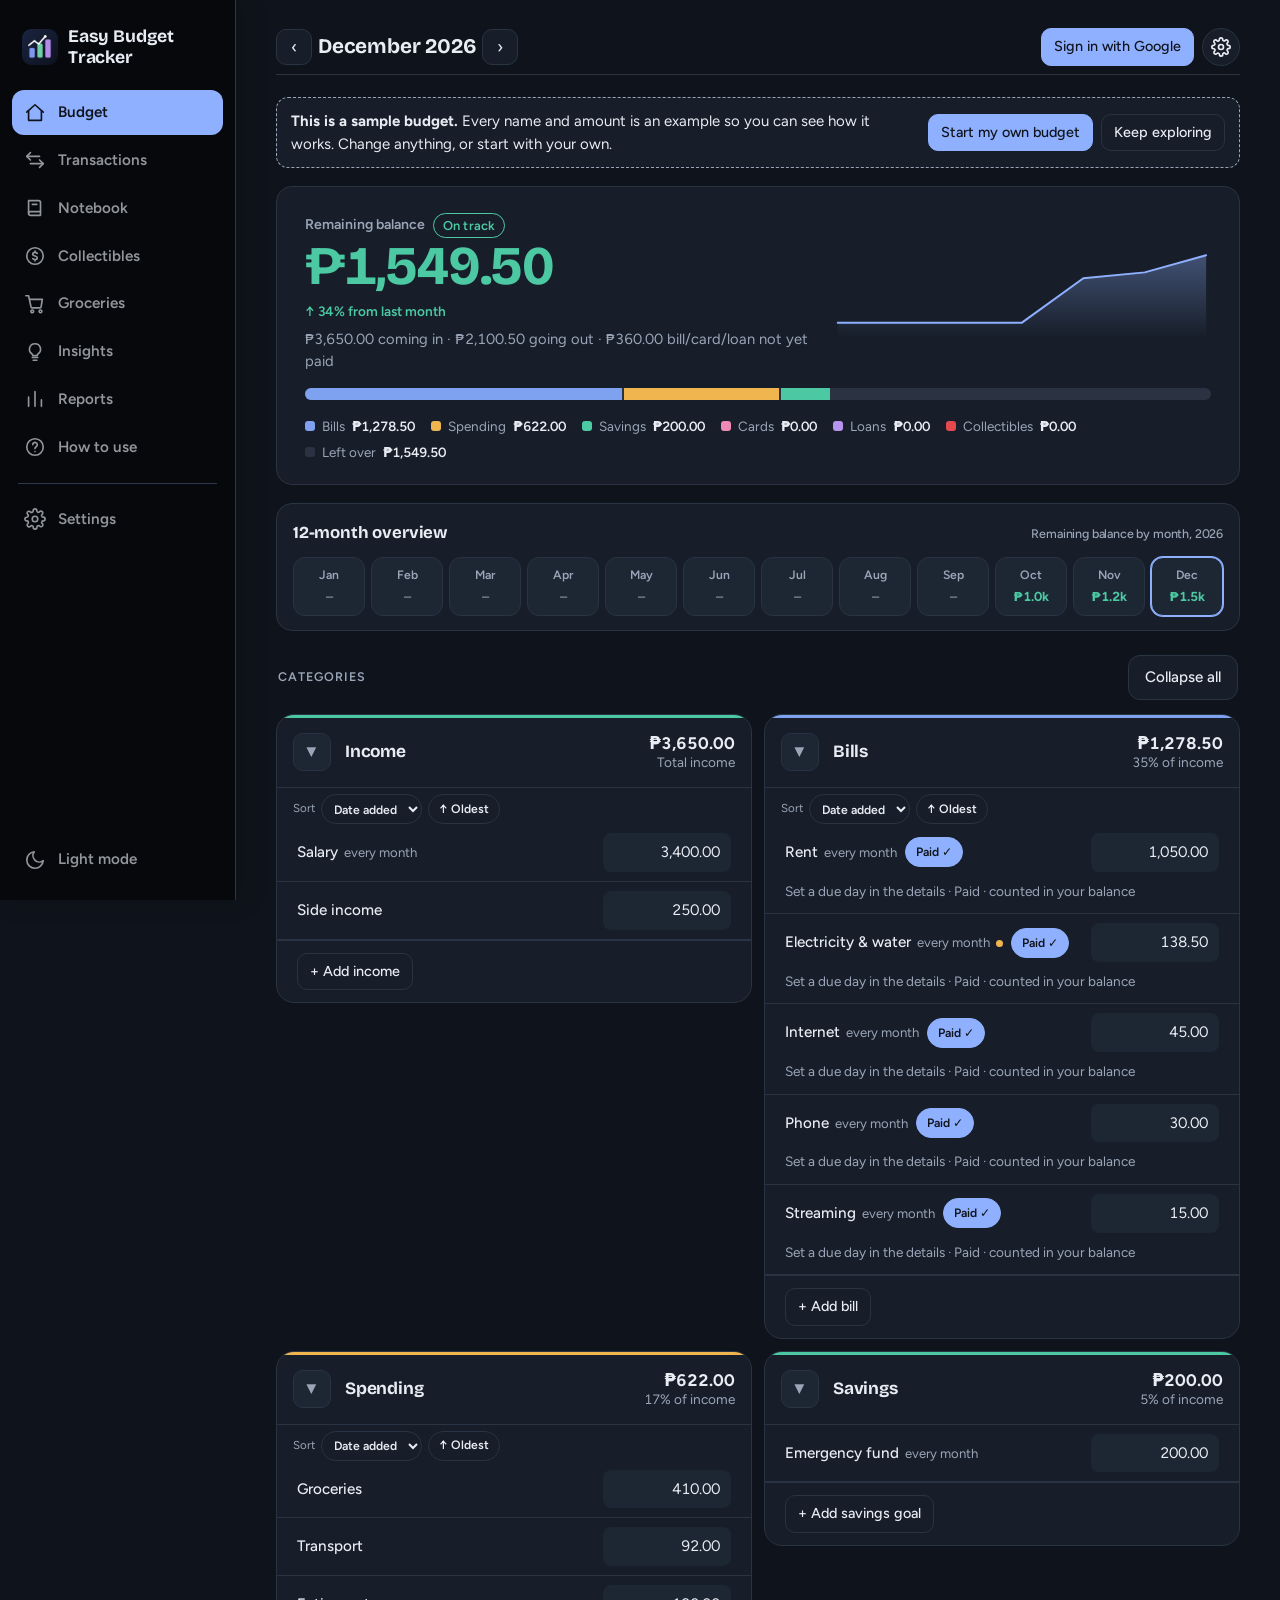
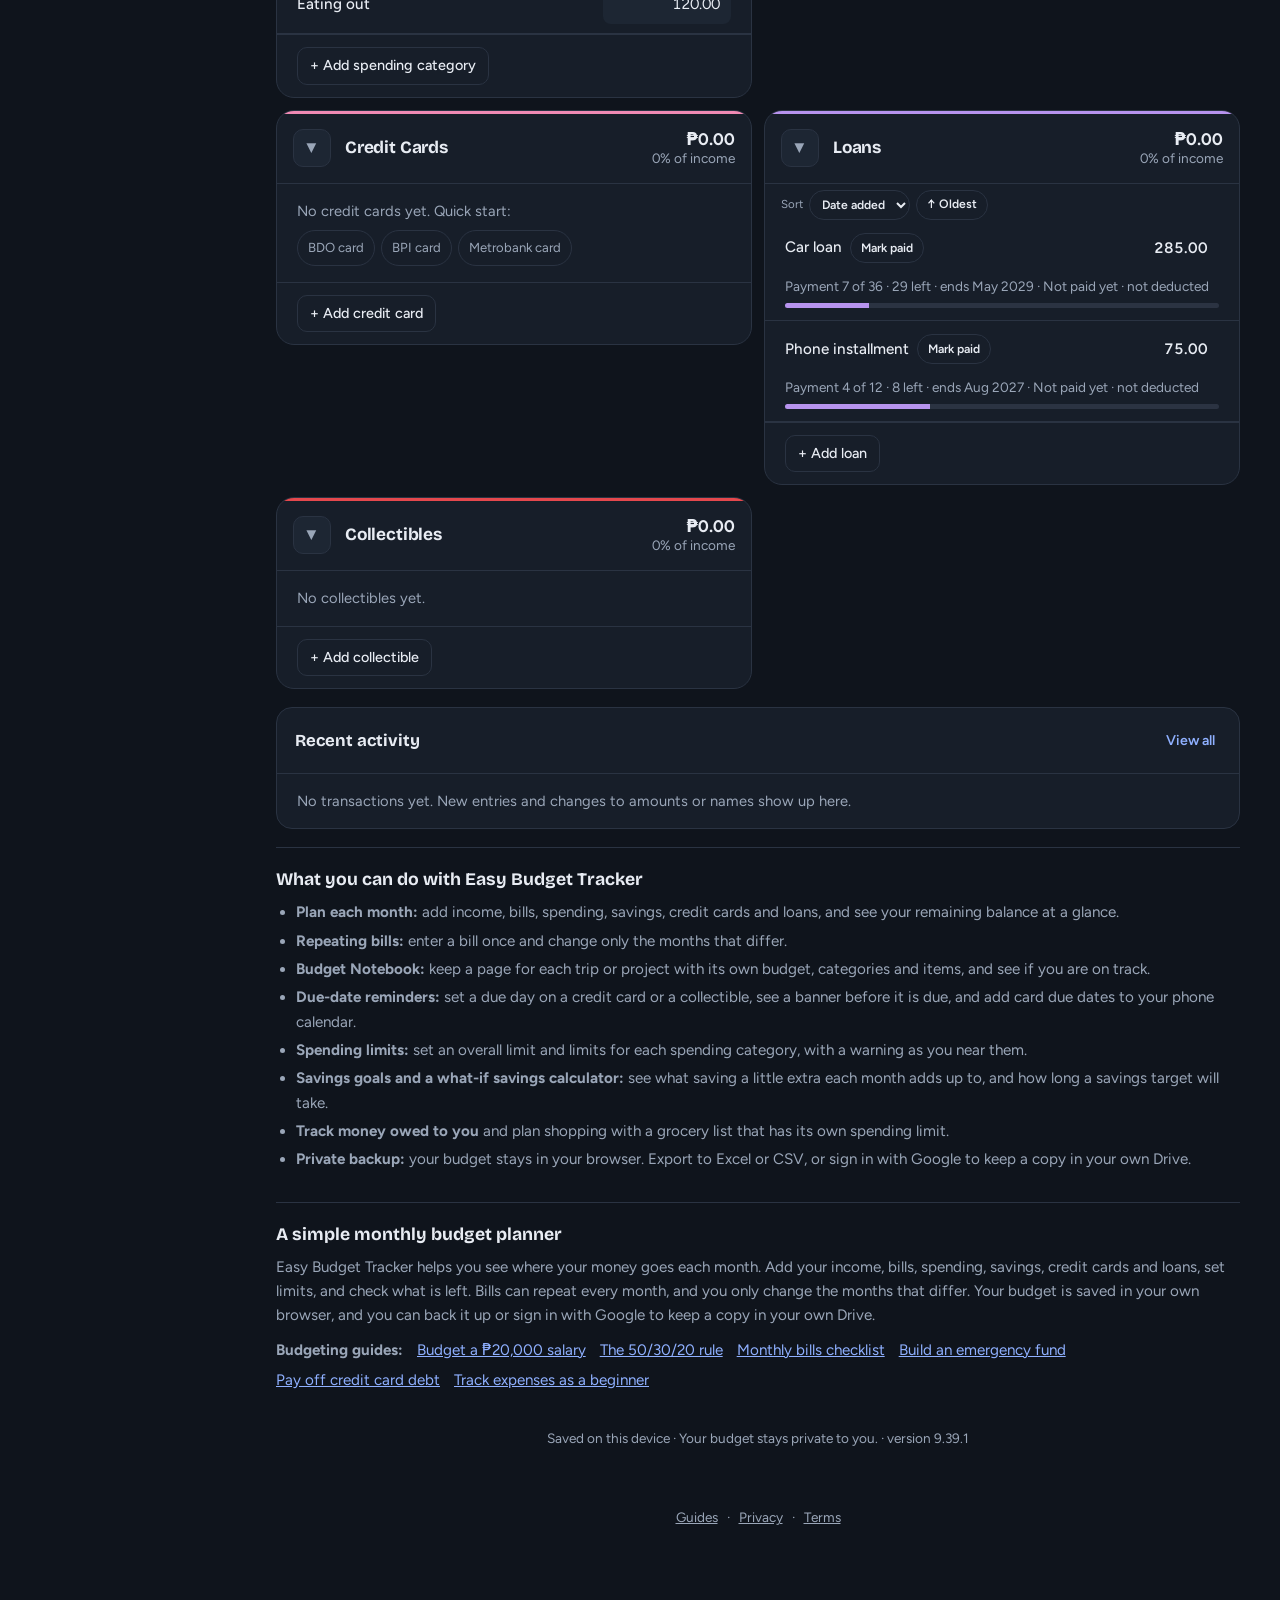
==== index.html @ 0aa82510 "Update to v9.39.1" ====
<!doctype html>
<html lang="en"><head><meta charset="utf-8"><meta name="viewport" content="width=device-width,initial-scale=1,viewport-fit=cover">
<link rel="stylesheet" href="styles.css?v=9.39.1">
<title>Easy Budget Tracker: Free Monthly Budget Planner and Expense Tracker</title>
<meta name="description" content="Plan your month in minutes. Free budget tracker with bill reminders, spending limits, savings goals and a what-if savings calculator. Private by design: your budget stays in your browser.">
<link rel="canonical" href="https://ezbudgettracker.app/">
<meta property="og:type" content="website">
<meta property="og:site_name" content="Easy Budget Tracker">
<meta property="og:title" content="Easy Budget Tracker: Free Monthly Budget Planner">
<meta property="og:description" content="Plan income, bills, spending, savings and loans month by month. Free and private.">
<meta property="og:url" content="https://ezbudgettracker.app/">
<meta property="og:image" content="https://ezbudgettracker.app/icons/icon-512.png">
<meta name="twitter:card" content="summary">
<script type="application/ld+json">{"@context":"https://schema.org","@type":"WebApplication","name":"Easy Budget Tracker","url":"https://ezbudgettracker.app/","applicationCategory":"FinanceApplication","operatingSystem":"Any","description":"A free monthly budget planner with bill reminders, spending limits and a savings calculator.","offers":{"@type":"Offer","price":"0","priceCurrency":"USD"}}</script>
<script>try{var __t=localStorage.getItem("ebt.theme");if(__t)document.documentElement.setAttribute("data-theme",__t)}catch(e){}</script>
<link rel="preconnect" href="https://fonts.googleapis.com">
<link rel="preconnect" href="https://fonts.gstatic.com" crossorigin>
<link rel="stylesheet" href="https://fonts.googleapis.com/css2?family=Bricolage+Grotesque:opsz,wght@12..96,500;12..96,700&family=Figtree:wght@400;500;600&display=swap">
<link rel="manifest" href="manifest.json">
<meta name="theme-color" content="#0f141c">
<meta name="apple-mobile-web-app-capable" content="yes">
<meta name="mobile-web-app-capable" content="yes">
<meta name="apple-mobile-web-app-title" content="Budget">
<meta name="apple-mobile-web-app-status-bar-style" content="black">
<link rel="icon" type="image/png" sizes="64x64" href="icons/favicon-64.png">
<link rel="apple-touch-icon" href="icons/apple-touch-icon.png">
</head><body>

<div class="shell">
<aside class="side" aria-label="Main menu"><div class="side-brand"><img src="icons/icon-192.png" alt="" width="36" height="36"><span>Easy Budget Tracker</span></div><nav class="side-nav" aria-label="Pages"><a href="#/" data-nav data-v="budget"><svg class="i" viewBox="0 0 24 24" aria-hidden="true"><path d="M3 11l9-8 9 8"/><path d="M5 10v10h14V10"/></svg><span>Budget</span></a><a href="#/transactions" data-nav data-v="tx"><svg class="i" viewBox="0 0 24 24" aria-hidden="true"><path d="M7 4L3 8l4 4"/><path d="M3 8h14"/><path d="M17 12l4 4-4 4"/><path d="M21 16H7"/></svg><span>Transactions</span></a><a href="#/notebook" data-nav data-v="notebook"><svg class="i" viewBox="0 0 24 24" aria-hidden="true"><path d="M5 4h11a2 2 0 012 2v14H7a2 2 0 01-2-2z"/><path d="M5 18a2 2 0 012-2h11M9 8h5"/></svg><span>Notebook</span></a><a href="#/collectibles" data-nav data-v="collect"><svg class="i" viewBox="0 0 24 24" aria-hidden="true"><circle cx="12" cy="12" r="9"/><path d="M14.5 9.2c-.6-.8-1.5-1.2-2.5-1.2-1.4 0-2.5.8-2.5 2s1 1.7 2.5 2 2.5.8 2.5 2-1.1 2-2.5 2c-1 0-1.9-.4-2.5-1.2M12 6.5V8m0 8v1.5"/></svg><span>Collectibles</span></a><a href="#/groceries" data-nav data-v="grocery"><svg class="i" viewBox="0 0 24 24" aria-hidden="true"><circle cx="9" cy="20" r="1.5"/><circle cx="18" cy="20" r="1.5"/><path d="M2 3h3l2.7 12.4a1 1 0 001 .8h8.9a1 1 0 001-.8L20 7H6"/></svg><span>Groceries</span></a><a href="#/insights" data-nav data-v="insights"><svg class="i" viewBox="0 0 24 24" aria-hidden="true"><path d="M9 18h6M10 21h4"/><path d="M12 3a6 6 0 00-3.5 10.9c.6.5 1 1.2 1 2.1h5c0-.9.4-1.6 1-2.1A6 6 0 0012 3z"/></svg><span>Insights</span></a><a href="#/reports" data-nav data-v="reports"><svg class="i" viewBox="0 0 24 24" aria-hidden="true"><path d="M5 20V10M12 20V4M19 20v-7"/></svg><span>Reports</span></a><a href="#/help" data-nav data-v="help"><svg class="i" viewBox="0 0 24 24" aria-hidden="true"><circle cx="12" cy="12" r="9"/><path d="M9.5 9.5a2.5 2.5 0 114 2c-.9.6-1.5 1.1-1.5 2.2M12 17h.01"/></svg><span>How to use</span></a><div class="side-sep"></div><button type="button" data-act="settings" data-scroll><svg class="i" viewBox="0 0 24 24" aria-hidden="true"><circle cx="12" cy="12" r="3"/><path d="M19.4 15a1.7 1.7 0 00.3 1.8l.1.1a2 2 0 11-2.8 2.8l-.1-.1a1.7 1.7 0 00-1.8-.3 1.7 1.7 0 00-1 1.5V21a2 2 0 11-4 0v-.1a1.7 1.7 0 00-1.1-1.5 1.7 1.7 0 00-1.8.3l-.1.1a2 2 0 11-2.8-2.8l.1-.1a1.7 1.7 0 00.3-1.8 1.7 1.7 0 00-1.5-1H3a2 2 0 110-4h.1a1.7 1.7 0 001.5-1.1 1.7 1.7 0 00-.3-1.8l-.1-.1a2 2 0 112.8-2.8l.1.1a1.7 1.7 0 001.8.3H9a1.7 1.7 0 001-1.5V3a2 2 0 114 0v.1a1.7 1.7 0 001 1.5 1.7 1.7 0 001.8-.3l.1-.1a2 2 0 112.8 2.8l-.1.1a1.7 1.7 0 00-.3 1.8V9a1.7 1.7 0 001.5 1H21a2 2 0 110 4h-.1a1.7 1.7 0 00-1.5 1z"/></svg><span>Settings</span></button></nav><div class="side-foot"><button type="button" class="darkbtn" data-dark><svg class="i" viewBox="0 0 24 24" aria-hidden="true"><path d="M21 12.8A9 9 0 1111.2 3a7 7 0 009.8 9.8z"/></svg><span>Dark mode</span></button></div></aside>
<div class="wrap" id="app">
  <header class="top">
    <h1 class="brand"><img class="logo" src="icons/icon-192.png" alt="" width="30" height="30">Easy Budget Tracker</h1>
    <div class="nav" role="group" aria-label="Choose month">
      <button class="ibtn" data-act="prev" aria-label="Previous month">‹</button>
      <div class="month" id="monthLabel" aria-live="polite"></div>
      <button class="ibtn" data-act="next" aria-label="Next month">›</button>
    </div>
    <div class="tools">
      <button class="tbtn" data-act="today" id="todayBtn" hidden>This month</button>
      <button class="tbtn" data-act="gbtn" id="gBtn" hidden>Sign in with Google</button>
      <button class="tbtn" data-act="gsync" id="gSyncBtn" hidden aria-label="Sync with Google Drive">&#8635; Sync</button>
      <button class="tbtn avatar" data-act="settings" id="setBtn" aria-expanded="false" aria-controls="settings" aria-label="Settings"><svg class="i" viewBox="0 0 24 24" aria-hidden="true"><circle cx="12" cy="12" r="3"/><path d="M19.4 15a1.7 1.7 0 00.3 1.8l.1.1a2 2 0 11-2.8 2.8l-.1-.1a1.7 1.7 0 00-1.8-.3 1.7 1.7 0 00-1 1.5V21a2 2 0 11-4 0v-.1a1.7 1.7 0 00-1.1-1.5 1.7 1.7 0 00-1.8.3l-.1.1a2 2 0 11-2.8-2.8l.1-.1a1.7 1.7 0 00.3-1.8 1.7 1.7 0 00-1.5-1H3a2 2 0 110-4h.1a1.7 1.7 0 001.5-1.1 1.7 1.7 0 00-.3-1.8l-.1-.1a2 2 0 112.8-2.8l.1.1a1.7 1.7 0 001.8.3H9a1.7 1.7 0 001-1.5V3a2 2 0 114 0v.1a1.7 1.7 0 001 1.5 1.7 1.7 0 001.8-.3l.1-.1a2 2 0 112.8 2.8l-.1.1a1.7 1.7 0 00-.3 1.8V9a1.7 1.7 0 001.5 1H21a2 2 0 110 4h-.1a1.7 1.7 0 00-1.5 1z"/></svg></button>
    </div>
  </header>

  <section id="settings" class="settings" hidden></section>
  <section id="nbModal" class="settings" hidden></section>
  <div id="dash">
  <div id="dueBanner"></div>
  <div id="notice"></div>
  <section class="hero" id="hero" aria-label="Remaining balance"></section>
  <section class="stripcard" aria-label="Year at a glance"><p class="striplbl" id="stripLbl"></p><div class="strip" id="strip"></div></section>
  <div class="foldbar" id="foldbar"></div>
  <section class="grid" id="sections"></section>
  <section class="recent" id="recent" aria-label="Recent transactions"></section>
  <section class="about" aria-labelledby="can-h">
    <h2 id="can-h">What you can do with Easy Budget Tracker</h2>
    <ul>
      <li><b>Plan each month:</b> add income, bills, spending, savings, credit cards and loans, and see your remaining balance at a glance.</li>
      <li><b>Repeating bills:</b> enter a bill once and change only the months that differ.</li>
      <li><b>Budget Notebook:</b> keep a page for each trip or project with its own budget, categories and items, and see if you are on track.</li>
      <li><b>Due-date reminders:</b> set a due day on a credit card or a collectible, see a banner before it is due, and add card due dates to your phone calendar.</li>
      <li><b>Spending limits:</b> set an overall limit and limits for each spending category, with a warning as you near them.</li>
      <li><b>Savings goals and a what-if savings calculator:</b> see what saving a little extra each month adds up to, and how long a savings target will take.</li>
      <li><b>Track money owed to you</b> and plan shopping with a grocery list that has its own spending limit.</li>
      <li><b>Private backup:</b> your budget stays in your browser. Export to Excel or CSV, or sign in with Google to keep a copy in your own Drive.</li>
    </ul>
  </section>
  <section class="about" aria-labelledby="about-h">
    <h2 id="about-h">A simple monthly budget planner</h2>
    <p>Easy Budget Tracker helps you see where your money goes each month. Add your income, bills, spending, savings, credit cards and loans, set limits, and check what is left. Bills can repeat every month, and you only change the months that differ. Your budget is saved in your own browser, and you can back it up or sign in with Google to keep a copy in your own Drive.</p>
    <nav aria-label="Budgeting guides"><b>Budgeting guides:</b>
      <a href="guides/budget-20000-salary-philippines.html">Budget a ₱20,000 salary</a>
      <a href="guides/50-30-20-rule.html">The 50/30/20 rule</a>
      <a href="guides/monthly-bills-checklist.html">Monthly bills checklist</a>
      <a href="guides/emergency-fund.html">Build an emergency fund</a>
      <a href="guides/pay-off-credit-card-debt.html">Pay off credit card debt</a>
      <a href="guides/track-expenses-beginners.html">Track expenses as a beginner</a>
    </nav>
  </section>
  </div>
  <div id="pgTx" class="pg wide" hidden></div>
  <div id="pgReports" class="pg wide" hidden></div>
  <div id="pgNotebook" class="pg" hidden></div>
  <div id="pgCollect" class="pg" hidden></div>
  <div id="pgGrocery" class="pg" hidden></div>
  <div id="pgInsights" class="pg" hidden><header class="pg-head"><div class="pg-eye">Your numbers</div><h2>Insights</h2></header><section class="insights" id="insights" aria-label="Suggestions, budget limits and savings planner"></section></div>
  <div id="pgHelp" class="pg" hidden></div>
  <p class="foot" id="foot"></p>
  <div id="toast" class="toast" role="status" aria-live="polite" hidden></div>
  <p class="foot"><a href="guides/">Guides</a> · <a href="privacy.html">Privacy</a> · <a href="terms.html">Terms</a></p>
</div>
</div>
<nav class="tabbar" aria-label="Bottom tabs"><a href="#/" data-nav data-v="budget"><svg class="i" viewBox="0 0 24 24" aria-hidden="true"><path d="M3 11l9-8 9 8"/><path d="M5 10v10h14V10"/></svg><span>Budget</span></a><a href="#/transactions" data-nav data-v="tx"><svg class="i" viewBox="0 0 24 24" aria-hidden="true"><path d="M7 4L3 8l4 4"/><path d="M3 8h14"/><path d="M17 12l4 4-4 4"/><path d="M21 16H7"/></svg><span>Transactions</span></a><a href="#/notebook" data-nav data-v="notebook"><svg class="i" viewBox="0 0 24 24" aria-hidden="true"><path d="M5 4h11a2 2 0 012 2v14H7a2 2 0 01-2-2z"/><path d="M5 18a2 2 0 012-2h11M9 8h5"/></svg><span>Notebook</span></a><a href="#/collectibles" data-nav data-v="collect"><svg class="i" viewBox="0 0 24 24" aria-hidden="true"><circle cx="12" cy="12" r="9"/><path d="M14.5 9.2c-.6-.8-1.5-1.2-2.5-1.2-1.4 0-2.5.8-2.5 2s1 1.7 2.5 2 2.5.8 2.5 2-1.1 2-2.5 2c-1 0-1.9-.4-2.5-1.2M12 6.5V8m0 8v1.5"/></svg><span>Collectibles</span></a><button type="button" data-more aria-haspopup="true" aria-label="More pages"><svg class="i" viewBox="0 0 24 24" aria-hidden="true"><circle cx="5" cy="12" r="1.6"/><circle cx="12" cy="12" r="1.6"/><circle cx="19" cy="12" r="1.6"/></svg><span>More</span></button></nav>
<div class="sheet" id="moreSheet" hidden><div class="sheet-in" role="menu"><div class="grab"></div><a href="#/groceries" data-nav data-v="grocery"><svg class="i" viewBox="0 0 24 24" aria-hidden="true"><circle cx="9" cy="20" r="1.5"/><circle cx="18" cy="20" r="1.5"/><path d="M2 3h3l2.7 12.4a1 1 0 001 .8h8.9a1 1 0 001-.8L20 7H6"/></svg><span>Groceries</span></a><a href="#/insights" data-nav data-v="insights"><svg class="i" viewBox="0 0 24 24" aria-hidden="true"><path d="M9 18h6M10 21h4"/><path d="M12 3a6 6 0 00-3.5 10.9c.6.5 1 1.2 1 2.1h5c0-.9.4-1.6 1-2.1A6 6 0 0012 3z"/></svg><span>Insights</span></a><a href="#/reports" data-nav data-v="reports"><svg class="i" viewBox="0 0 24 24" aria-hidden="true"><path d="M5 20V10M12 20V4M19 20v-7"/></svg><span>Reports</span></a><a href="#/help" data-nav data-v="help"><svg class="i" viewBox="0 0 24 24" aria-hidden="true"><circle cx="12" cy="12" r="9"/><path d="M9.5 9.5a2.5 2.5 0 114 2c-.9.6-1.5 1.1-1.5 2.2M12 17h.01"/></svg><span>How to use</span></a><button type="button" data-act="settings" data-scroll><svg class="i" viewBox="0 0 24 24" aria-hidden="true"><circle cx="12" cy="12" r="3"/><path d="M19.4 15a1.7 1.7 0 00.3 1.8l.1.1a2 2 0 11-2.8 2.8l-.1-.1a1.7 1.7 0 00-1.8-.3 1.7 1.7 0 00-1 1.5V21a2 2 0 11-4 0v-.1a1.7 1.7 0 00-1.1-1.5 1.7 1.7 0 00-1.8.3l-.1.1a2 2 0 11-2.8-2.8l.1-.1a1.7 1.7 0 00.3-1.8 1.7 1.7 0 00-1.5-1H3a2 2 0 110-4h.1a1.7 1.7 0 001.5-1.1 1.7 1.7 0 00-.3-1.8l-.1-.1a2 2 0 112.8-2.8l.1.1a1.7 1.7 0 001.8.3H9a1.7 1.7 0 001-1.5V3a2 2 0 114 0v.1a1.7 1.7 0 001 1.5 1.7 1.7 0 001.8-.3l.1-.1a2 2 0 112.8 2.8l-.1.1a1.7 1.7 0 00-.3 1.8V9a1.7 1.7 0 001.5 1H21a2 2 0 110 4h-.1a1.7 1.7 0 00-1.5 1z"/></svg><span>Settings</span></button><button type="button" data-dark><svg class="i" viewBox="0 0 24 24" aria-hidden="true"><path d="M21 12.8A9 9 0 1111.2 3a7 7 0 009.8 9.8z"/></svg><span>Dark mode</span></button></div></div>
<dialog id="impDlg" class="impdlg" aria-label="Import from Excel or CSV"></dialog>
<datalist id="s-income"><option value="Salary"><option value="Side income"><option value="Allowance"><option value="Business income"><option value="Pension"></datalist>
<datalist id="s-bill"><option value="Rent / mortgage"><option value="Electricity"><option value="Water"><option value="Internet"><option value="Phone"><option value="Insurance"><option value="Streaming"><option value="Tuition"></datalist>
<datalist id="s-spend"><option value="Groceries"><option value="Transport"><option value="Eating out"><option value="Health"><option value="Shopping"><option value="Fun"><option value="Gifts"></datalist>
<datalist id="s-saving"><option value="Emergency fund"><option value="Retirement"><option value="Travel fund"><option value="Investments"></datalist>
<datalist id="s-card"><option value="BDO card"><option value="BPI card"><option value="Metrobank card"><option value="Security Bank card"><option value="UnionBank card"></datalist>

<script defer src="js/storage.js?v=9.39.1"></script>
<script defer src="js/calc.js?v=9.39.1"></script>
<script defer src="js/budget.js?v=9.39.1"></script>
<script defer src="js/google-sync.js?v=9.39.1"></script>
<script defer src="js/import-export.js?v=9.39.1"></script>
<script defer src="js/routing.js?v=9.39.1"></script>
<script defer src="js/transactions.js?v=9.39.1"></script>
<script defer src="js/reports.js?v=9.39.1"></script>
<script defer src="js/navigation.js?v=9.39.1"></script>
<script defer src="js/collectibles.js?v=9.39.1"></script>
<script defer src="js/help.js?v=9.39.1"></script>
<script defer src="js/groceries.js?v=9.39.1"></script>
<script defer src="js/notebook.js?v=9.39.1"></script>
<script defer src="js/boot.js?v=9.39.1"></script>

<script>
if('serviceWorker' in navigator){window.addEventListener('load',function(){navigator.serviceWorker.register('sw.js').catch(function(){})})}
</script>
</body></html>
---- styles.css ----
/* Easy Budget Tracker styles. Rule order matters (later rules override earlier ones), so do not reorder. */
[hidden]{display:none!important}body{margin:0}:root{--c-collect:#e5484d;--c-back:#ffffff}
:root[data-theme$="-light"],:root[data-theme="white"]{--c-collect:#d93a40;--c-back:#1b1f27}
.khint{font-size:.72rem;font-weight:500;color:var(--muted);margin-left:4px}
.pg-hint{font-size:.9rem;font-weight:500;color:var(--muted)}
.help-body{padding:2px 14px 14px;font-size:.93rem;line-height:1.55}
.help-body ul,.help-body ol{padding-left:20px;margin:6px 0}.help-body li{margin:5px 0}.help-body p{margin:6px 0}
.pg-meta .prog{margin-top:6px}
.prog.cl i{background:var(--c-collect)}
html{scroll-padding-top:calc(var(--topH,0px) + 8px)}
.top{position:sticky;top:0;z-index:25;background:var(--bg);box-shadow:0 0 0 100vmax var(--bg);clip-path:inset(0 -100vmax);border-bottom:1px solid var(--line);padding-block:8px;margin-block:-8px 0}
.pg-limit{top:calc(var(--topH,0px) + 6px)!important}
.panel .ph{flex-wrap:wrap}.panel .ph h2{min-width:0;flex:1 1 auto}.panel .ph .tot{flex:0 1 auto;min-width:0;margin-left:auto;text-align:right;max-width:100%;overflow-wrap:anywhere}
.chip{padding:8px 12px;min-height:36px}.foot a{display:inline-block;padding:10px 6px}.rec-h a{display:inline-block;padding:8px 6px}input.bad{border-color:#ef6a6a!important;box-shadow:0 0 0 1px #ef6a6a}input.bad::placeholder{color:#ef6a6a;opacity:1}.amt.bad{border-color:#ef6a6a!important;box-shadow:0 0 0 1px #ef6a6a}.amt.bad::placeholder{color:#ef6a6a;opacity:1}
.insights,.insights *{min-width:0;overflow-wrap:anywhere}
input[type=month],input[type=date]{-webkit-appearance:none;appearance:none;min-width:0;max-width:100%;box-sizing:border-box}
/* Layout: one summary card (the remaining balance) over a 12-month strip, then one panel per money group.
   Palette: cool paper grey, ink navy, one blue for actions; four group hues double as the stacked-bar legend. */
/* Themes: blue (dark) is the default; data-theme on <html> switches the others. */
:root{
  --font-display:'Bricolage Grotesque','Segoe UI',system-ui,sans-serif;
  --font-body:'Figtree','Segoe UI',system-ui,sans-serif;
  --bg:#0f141c;
  --surface:#171e29;
  --ink:#e8ecf3;
  --muted:#9aa6b8;
  --line:#2a3342;
  --field:#1d2633;
  --accent:#8fb0ff;
  --accent-ink:#0f141c;
  --pos:#4cc9a3;
  --neg:#ff8a78;
  --c-income:#e8ecf3;
  --c-bills:#7ea2f0;
  --c-spend:#f0b54e;
  --c-save:#4cc9a3;
  --c-loan:#b793ee;
  --c-card:#f08ab4;
  --c-left:#2b3342;
  color-scheme:dark}
:root[data-theme="blue-dark"]{
  --bg:#0f141c;
  --surface:#171e29;
  --ink:#e8ecf3;
  --muted:#9aa6b8;
  --line:#2a3342;
  --field:#1d2633;
  --accent:#8fb0ff;
  --accent-ink:#0f141c;
  --pos:#4cc9a3;
  --neg:#ff8a78;
  --c-income:#e8ecf3;
  --c-bills:#7ea2f0;
  --c-spend:#f0b54e;
  --c-save:#4cc9a3;
  --c-loan:#b793ee;
  --c-card:#f08ab4;
  --c-left:#2b3342;
  color-scheme:dark}
:root[data-theme="blue-light"]{
  --bg:#f2f4f7;
  --surface:#ffffff;
  --ink:#172033;
  --muted:#5c6779;
  --line:#dde2ea;
  --field:#f6f8fa;
  --accent:#2447a8;
  --accent-ink:#ffffff;
  --pos:#12805f;
  --neg:#c23b2a;
  --c-income:#172033;
  --c-bills:#3a66c9;
  --c-spend:#d98e1f;
  --c-save:#1f9b7a;
  --c-loan:#8a5bc2;
  --c-card:#c2478a;
  --c-left:#d9dee6;
  color-scheme:light}
:root[data-theme="black"]{
  --bg:#000000;
  --surface:#0c0c0c;
  --ink:#f2f2f2;
  --muted:#9b9b9b;
  --line:#262626;
  --field:#161616;
  --accent:#ffffff;
  --accent-ink:#000000;
  --pos:#4cc9a3;
  --neg:#ff8a78;
  --c-income:#f2f2f2;
  --c-bills:#7ea2f0;
  --c-spend:#f0b54e;
  --c-save:#4cc9a3;
  --c-loan:#b793ee;
  --c-card:#f08ab4;
  --c-left:#2a2a2a;
  color-scheme:dark}
:root[data-theme="white"]{
  --bg:#ffffff;
  --surface:#f6f7f9;
  --ink:#111318;
  --muted:#5d6470;
  --line:#dfe2e7;
  --field:#ffffff;
  --accent:#111318;
  --accent-ink:#ffffff;
  --pos:#12805f;
  --neg:#c23b2a;
  --c-income:#111318;
  --c-bills:#3a66c9;
  --c-spend:#d98e1f;
  --c-save:#1f9b7a;
  --c-loan:#8a5bc2;
  --c-card:#c2478a;
  --c-left:#e1e4ea;
  color-scheme:light}
:root[data-theme="pink-light"]{
  --bg:#fdf1f6;
  --surface:#ffffff;
  --ink:#3a1b2a;
  --muted:#82566d;
  --line:#f1d2e0;
  --field:#fff6f9;
  --accent:#c2306f;
  --accent-ink:#ffffff;
  --pos:#12805f;
  --neg:#c23b2a;
  --c-income:#3a1b2a;
  --c-bills:#4a6fd1;
  --c-spend:#d98e1f;
  --c-save:#1f9b7a;
  --c-loan:#8a5bc2;
  --c-card:#e0408a;
  --c-left:#f1dbe5;
  color-scheme:light}
:root[data-theme="pink-dark"]{
  --bg:#1a0f16;
  --surface:#251722;
  --ink:#f7e8ef;
  --muted:#c49bb0;
  --line:#3b2434;
  --field:#2d1b28;
  --accent:#ff8fbf;
  --accent-ink:#1a0f16;
  --pos:#4cc9a3;
  --neg:#ff8a78;
  --c-income:#f7e8ef;
  --c-bills:#8fb0ff;
  --c-spend:#f0b54e;
  --c-save:#4cc9a3;
  --c-loan:#c4a0f0;
  --c-card:#ff8fbf;
  --c-left:#3b2434;
  color-scheme:dark}
:root[data-theme="green-dark"]{
  --bg:#0e1813;
  --surface:#16241d;
  --ink:#e9f2ed;
  --muted:#a8bdb2;
  --line:#2b4035;
  --field:#1d2f26;
  --accent:#7bf4b4;
  --accent-ink:#0e1813;
  --pos:#4cc9a3;
  --neg:#ff8a78;
  --c-income:#e9f2ed;
  --c-bills:#7ea2f0;
  --c-spend:#f0b54e;
  --c-save:#4cc9a3;
  --c-loan:#b793ee;
  --c-card:#f08ab4;
  --c-left:#293d32;
  color-scheme:dark}
:root[data-theme="green-light"]{
  --bg:#eef7f2;
  --surface:#ffffff;
  --ink:#142e20;
  --muted:#4b6c5b;
  --line:#d1e6db;
  --field:#f4faf7;
  --accent:#157542;
  --accent-ink:#ffffff;
  --pos:#12805f;
  --neg:#c23b2a;
  --c-income:#142e20;
  --c-bills:#3a66c9;
  --c-spend:#d98e1f;
  --c-save:#1f9b7a;
  --c-loan:#8a5bc2;
  --c-card:#c2478a;
  --c-left:#d2e4db;
  color-scheme:light}
:root[data-theme="teal-dark"]{
  --bg:#0e1818;
  --surface:#162424;
  --ink:#e9f1f2;
  --muted:#a8bcbd;
  --line:#2b4040;
  --field:#1d2f2f;
  --accent:#7bf0f4;
  --accent-ink:#0e1818;
  --pos:#4cc9a3;
  --neg:#ff8a78;
  --c-income:#e9f1f2;
  --c-bills:#7ea2f0;
  --c-spend:#f0b54e;
  --c-save:#4cc9a3;
  --c-loan:#b793ee;
  --c-card:#f08ab4;
  --c-left:#293d3d;
  color-scheme:dark}
:root[data-theme="teal-light"]{
  --bg:#eef6f7;
  --surface:#ffffff;
  --ink:#142e2e;
  --muted:#4b6b6c;
  --line:#d1e5e6;
  --field:#f4fafa;
  --accent:#157275;
  --accent-ink:#ffffff;
  --pos:#12805f;
  --neg:#c23b2a;
  --c-income:#142e2e;
  --c-bills:#3a66c9;
  --c-spend:#d98e1f;
  --c-save:#1f9b7a;
  --c-loan:#8a5bc2;
  --c-card:#c2478a;
  --c-left:#d2e4e4;
  color-scheme:light}
:root[data-theme="purple-dark"]{
  --bg:#130e18;
  --surface:#1d1624;
  --ink:#ede9f2;
  --muted:#b2a8bd;
  --line:#352b40;
  --field:#261d2f;
  --accent:#b47bf4;
  --accent-ink:#130e18;
  --pos:#4cc9a3;
  --neg:#ff8a78;
  --c-income:#ede9f2;
  --c-bills:#7ea2f0;
  --c-spend:#f0b54e;
  --c-save:#4cc9a3;
  --c-loan:#b793ee;
  --c-card:#f08ab4;
  --c-left:#32293d;
  color-scheme:dark}
:root[data-theme="purple-light"]{
  --bg:#f2eef7;
  --surface:#ffffff;
  --ink:#20142e;
  --muted:#5b4b6c;
  --line:#dbd1e6;
  --field:#f7f4fa;
  --accent:#531a93;
  --accent-ink:#ffffff;
  --pos:#12805f;
  --neg:#c23b2a;
  --c-income:#20142e;
  --c-bills:#3a66c9;
  --c-spend:#d98e1f;
  --c-save:#1f9b7a;
  --c-loan:#8a5bc2;
  --c-card:#c2478a;
  --c-left:#dbd2e4;
  color-scheme:light}
:root[data-theme="red-dark"]{
  --bg:#180e0e;
  --surface:#241617;
  --ink:#f2e9e9;
  --muted:#bda8a9;
  --line:#402b2c;
  --field:#2f1d1e;
  --accent:#f47b83;
  --accent-ink:#180e0e;
  --pos:#4cc9a3;
  --neg:#ff8a78;
  --c-income:#f2e9e9;
  --c-bills:#7ea2f0;
  --c-spend:#f0b54e;
  --c-save:#4cc9a3;
  --c-loan:#b793ee;
  --c-card:#f08ab4;
  --c-left:#3d292a;
  color-scheme:dark}
:root[data-theme="red-light"]{
  --bg:#f7eeee;
  --surface:#ffffff;
  --ink:#2e1416;
  --muted:#6c4b4d;
  --line:#e6d1d2;
  --field:#faf4f5;
  --accent:#931a22;
  --accent-ink:#ffffff;
  --pos:#12805f;
  --neg:#c23b2a;
  --c-income:#2e1416;
  --c-bills:#3a66c9;
  --c-spend:#d98e1f;
  --c-save:#1f9b7a;
  --c-loan:#8a5bc2;
  --c-card:#c2478a;
  --c-left:#e4d2d4;
  color-scheme:light}
:root[data-theme="orange-dark"]{
  --bg:#18120e;
  --surface:#241c16;
  --ink:#f2ede9;
  --muted:#bdb1a8;
  --line:#40342b;
  --field:#2f251d;
  --accent:#f4b07b;
  --accent-ink:#18120e;
  --pos:#4cc9a3;
  --neg:#ff8a78;
  --c-income:#f2ede9;
  --c-bills:#7ea2f0;
  --c-spend:#f0b54e;
  --c-save:#4cc9a3;
  --c-loan:#b793ee;
  --c-card:#f08ab4;
  --c-left:#3d3229;
  color-scheme:dark}
:root[data-theme="orange-light"]{
  --bg:#f7f2ee;
  --surface:#ffffff;
  --ink:#2e1f14;
  --muted:#6c5a4b;
  --line:#e6dad1;
  --field:#faf7f4;
  --accent:#824517;
  --accent-ink:#ffffff;
  --pos:#12805f;
  --neg:#c23b2a;
  --c-income:#2e1f14;
  --c-bills:#3a66c9;
  --c-spend:#d98e1f;
  --c-save:#1f9b7a;
  --c-loan:#8a5bc2;
  --c-card:#c2478a;
  --c-left:#e4dad2;
  color-scheme:light}
:root[data-theme="yellow-dark"]{
  --bg:#18160e;
  --surface:#242116;
  --ink:#f2f0e9;
  --muted:#bdb8a8;
  --line:#403b2b;
  --field:#2f2b1d;
  --accent:#f4d87b;
  --accent-ink:#18160e;
  --pos:#4cc9a3;
  --neg:#ff8a78;
  --c-income:#f2f0e9;
  --c-bills:#7ea2f0;
  --c-spend:#f0b54e;
  --c-save:#4cc9a3;
  --c-loan:#b793ee;
  --c-card:#f08ab4;
  --c-left:#3d3829;
  color-scheme:dark}
:root[data-theme="yellow-light"]{
  --bg:#f7f5ee;
  --surface:#ffffff;
  --ink:#2e2814;
  --muted:#6c654b;
  --line:#e6e1d1;
  --field:#faf9f4;
  --accent:#826917;
  --accent-ink:#ffffff;
  --pos:#12805f;
  --neg:#c23b2a;
  --c-income:#2e2814;
  --c-bills:#3a66c9;
  --c-spend:#d98e1f;
  --c-save:#1f9b7a;
  --c-loan:#8a5bc2;
  --c-card:#c2478a;
  --c-left:#e4e0d2;
  color-scheme:light}
*{box-sizing:border-box}
body{background:var(--bg);color:var(--ink);font-family:var(--font-body);font-size:15px;line-height:1.45;
  padding-inline:max(16px,env(safe-area-inset-left,0px)) max(16px,env(safe-area-inset-right,0px));padding-block:calc(20px + env(safe-area-inset-top,0px)) calc(48px + env(safe-area-inset-bottom,0px))}
.wrap{max-width:1040px;margin:0 auto;display:flex;flex-direction:column;gap:18px}
button,input,select{font:inherit;color:inherit}
button{cursor:pointer}
:focus-visible{outline:2px solid var(--accent);outline-offset:2px;border-radius:6px}
.num{font-variant-numeric:tabular-nums}

/* header */
.top{display:flex;align-items:center;justify-content:space-between;gap:12px;flex-wrap:wrap}
.brand{font-family:var(--font-display);font-weight:700;font-size:1.05rem;letter-spacing:-.01em;margin:0}
.nav{display:flex;align-items:center;gap:6px}
.nav .month{font-family:var(--font-display);font-weight:700;font-size:1.35rem;min-width:9.5ch;text-align:center;letter-spacing:-.01em}
.ibtn{border:1px solid var(--line);background:var(--surface);border-radius:10px;width:36px;height:36px;display:grid;place-items:center;font-size:1.1rem;line-height:1}
.ibtn:hover{border-color:var(--accent)}
.tbtn{border:1px solid var(--line);background:var(--surface);border-radius:10px;padding:7px 12px;font-weight:500;font-size:.9rem}
.tbtn:hover{border-color:var(--accent)}
.tbtn.primary{background:var(--accent);color:var(--accent-ink);border-color:var(--accent)}
.tools{display:flex;gap:8px;align-items:center}

/* collapsible categories */
.ph{position:relative}
.foldbtn{background:none;border:0;padding:0;font:inherit;color:inherit;letter-spacing:inherit;text-align:left;display:inline-flex;align-items:center;gap:8px;cursor:pointer}
.foldbtn::after{content:'';position:absolute;inset:0;border-radius:14px}
.foldbtn:focus-visible{outline:none}
.foldbtn:focus-visible::after{outline:2px solid var(--accent);outline-offset:-2px}
.chev{display:inline-block;color:var(--muted);font-size:.85em;transition:transform .15s}
.panel.folded .chev{transform:rotate(-90deg)}
.panel.folded .ph{border-bottom:0}
.foldbar{display:flex;justify-content:flex-end;margin:-8px 0 -8px}

/* theme picker */
.themes{display:flex;flex-wrap:wrap;gap:8px}
.th{display:inline-flex;align-items:center;gap:8px}
.th.on{border-color:var(--accent);box-shadow:0 0 0 1px var(--accent)}
.th .dot{width:16px;height:16px;border-radius:50%;border:1px solid var(--line);flex:none}

/* card due banner */
#dueBanner:empty{display:none}
.due{display:grid;grid-template-columns:minmax(0,1fr);gap:8px;background:var(--surface);border:1px solid var(--c-card);border-radius:12px;padding:10px 14px}
.dueRow{display:flex;gap:10px;align-items:center;justify-content:space-between;flex-wrap:wrap}
.dueRow span{min-width:0;overflow-wrap:anywhere;flex:1 1 150px}
.dueRow+.dueRow{border-top:1px solid var(--line);padding-top:8px}
.dueRow .tbtn{flex:none}
.dueRow.late span{color:var(--neg)}
.dueMore{justify-self:start;padding:2px 0;font-size:.88rem}

/* notice */
.notice{display:flex;gap:12px;align-items:center;justify-content:space-between;flex-wrap:wrap;background:var(--surface);border:1px dashed var(--muted);border-radius:12px;padding:12px 14px}
.notice p{margin:0;min-width:0;flex:1 1 260px}
.notice .acts{display:flex;gap:8px;flex-wrap:wrap}

/* hero */
.hero{background:var(--surface);border:1px solid var(--line);border-radius:16px;padding:22px 22px 20px;display:grid;gap:16px}
.hero .lbl{font-size:.78rem;letter-spacing:.08em;text-transform:uppercase;color:var(--muted);font-weight:600}
.hero .big{font-family:var(--font-display);font-weight:700;font-size:clamp(2.3rem,8vw,3.6rem);letter-spacing:-.03em;line-height:1.05;overflow-wrap:anywhere}
.hero .big.pos{color:var(--pos)} .hero .big.neg{color:var(--neg)}
.hero .sub{color:var(--muted);margin-top:4px}
.pill{display:inline-block;font-size:.78rem;font-weight:600;padding:2px 9px;border-radius:99px;border:1px solid currentColor;vertical-align:middle;margin-left:8px;letter-spacing:.01em}
.pill.pos{color:var(--pos)} .pill.neg{color:var(--neg)}
.bar{display:flex;height:14px;border-radius:7px;overflow:hidden;background:var(--c-left);gap:2px}
.bar i{display:block;height:100%;min-width:0}
.legend{display:flex;flex-wrap:wrap;gap:6px 18px;font-size:.88rem;color:var(--muted)}
.legend span{display:inline-flex;align-items:center;gap:7px}
.legend b{color:var(--ink);font-weight:600}
.sw{width:10px;height:10px;border-radius:3px;display:inline-block;flex:none}

/* year strip */
.strip{display:grid;grid-template-columns:repeat(12,minmax(0,1fr));gap:6px}
.tile{border:1px solid var(--line);background:var(--surface);border-radius:10px;padding:8px 6px;text-align:center;min-width:0}
.tile:hover{border-color:var(--accent)}
.tile .m{font-size:.74rem;color:var(--muted);font-weight:600;letter-spacing:.04em;text-transform:uppercase}
.tile .v{font-size:.82rem;font-weight:600;margin-top:2px;overflow:hidden;text-overflow:ellipsis;white-space:nowrap}
.tile.sel{border-color:var(--accent);box-shadow:0 0 0 1px var(--accent)}
.tile .v.pos{color:var(--pos)} .tile .v.neg{color:var(--neg)} .tile .v.none{color:var(--muted);font-weight:400}
.striplbl{font-size:.78rem;letter-spacing:.08em;text-transform:uppercase;color:var(--muted);font-weight:600;margin:0 0 8px}

/* panels */
.grid{display:grid;grid-template-columns:repeat(auto-fit,minmax(min(100%,430px),1fr));gap:14px;align-items:start}
.panel{background:var(--surface);border:1px solid var(--line);border-radius:14px;min-width:0;overflow:hidden}
.ph{display:flex;align-items:center;gap:10px;padding:14px 16px;border-bottom:1px solid var(--line)}
.ph h2{margin:0;font-family:var(--font-display);font-size:1.05rem;font-weight:700;flex:1;letter-spacing:-.01em}
.ph .tot{font-weight:600}
.row{border-bottom:1px solid var(--line)}
.row:last-of-type{border-bottom:0}
.line{display:grid;grid-template-columns:minmax(0,1fr) 8rem;gap:10px;align-items:center;padding:8px 16px}
.nm{background:none;border:0;text-align:left;padding:6px 0;min-width:0;overflow:hidden;text-overflow:ellipsis;white-space:nowrap;font-weight:500}
.nm:hover{color:var(--accent)}
.nmw{display:flex;align-items:center;gap:8px;min-width:0}
.nmw .nm{flex:0 1 auto}
.paybtn{flex:none;border:1px solid var(--line);background:var(--surface);color:var(--ink);border-radius:99px;padding:4px 10px;font-size:.76rem;font-weight:600;min-height:30px;white-space:nowrap}
.paybtn:hover{border-color:var(--accent);color:var(--accent)}
.paybtn.on{background:var(--accent);border-color:var(--accent);color:var(--accent-ink,#fff)}
@media (max-width:420px){.nmw{gap:6px}}
.nm small{color:var(--muted);font-weight:400;margin-left:6px}
.nm .dt{color:var(--muted);font-weight:400;font-size:.8rem;margin-left:8px;white-space:nowrap}
.amt{width:100%;text-align:right;border:1px solid transparent;background:var(--field);border-radius:8px;padding:7px 10px}
.amt:hover{border-color:var(--line)}
.amt:focus{border-color:var(--accent);outline:none}
/* while editing, the amount box grows to the left so the full digits are readable */
.line .amt:not([readonly]):focus{position:relative;z-index:3;width:calc(100% + 5.5rem);margin-left:-5.5rem;box-shadow:0 0 0 3px var(--accent-soft,rgba(120,150,255,.25))}
.amt[readonly]{background:none;font-weight:600}
.edited{display:inline-block;width:7px;height:7px;border-radius:50%;background:var(--c-spend);margin-left:6px;vertical-align:middle}
.sub2{padding:0 16px 10px;font-size:.82rem;color:var(--muted)}
.prog{height:5px;border-radius:3px;background:var(--c-left);margin:6px 0 0;overflow:hidden}
.prog i{display:block;height:100%;background:var(--c-loan)}
.edit{padding:4px 16px 14px;display:grid;grid-template-columns:repeat(auto-fit,minmax(130px,1fr));gap:10px;background:var(--field);border-top:1px solid var(--line)}
.edit label{display:grid;gap:4px;font-size:.78rem;color:var(--muted);font-weight:600;letter-spacing:.02em;min-width:0}
.edit input,.edit select{background:var(--surface);border:1px solid var(--line);border-radius:8px;padding:7px 9px;min-width:0;width:100%;font-weight:400;color:var(--ink)}
.edit .chk{display:flex;align-items:center;gap:8px;font-size:.88rem;color:var(--ink);font-weight:500;letter-spacing:0;align-self:end;padding-bottom:7px}
.edit .chk input{width:auto}
.edit .acts{grid-column:1/-1;display:flex;gap:8px;justify-content:space-between;flex-wrap:wrap;padding-top:4px}
.linkbtn{background:none;border:0;color:var(--accent);padding:6px 2px;font-weight:600;font-size:.9rem}
.linkbtn.danger{color:var(--neg)}
.add{padding:10px 16px;border-top:1px solid var(--line);display:flex;gap:8px;flex-wrap:wrap;align-items:center}
.empty{padding:14px 16px;color:var(--muted);font-size:.9rem}
.chips{display:flex;gap:6px;flex-wrap:wrap;margin-top:8px}
.chip{border:1px solid var(--line);background:var(--surface);border-radius:99px;padding:3px 10px;font-size:.82rem}
.chip:hover{border-color:var(--accent);color:var(--accent)}

/* settings */
/* v9.19: settings is a pop-up. A bottom sheet on phones, a centred card on tablet and desktop. */
.settings[hidden]{display:none}
.settings{position:fixed;inset:0;z-index:60;display:flex;align-items:flex-end;justify-content:center;background:rgba(8,10,16,.5);-webkit-backdrop-filter:blur(8px);backdrop-filter:blur(8px)}
.set-card{width:calc(100% - 20px);max-width:660px;max-height:calc(100vh - 56px);max-height:calc(100dvh - 56px);margin:0 auto calc(10px + env(safe-area-inset-bottom,0px));display:flex;flex-direction:column;background:var(--surface);color:var(--ink);border:1px solid var(--line);border-radius:28px;box-shadow:0 24px 70px rgba(0,0,0,.4);overflow:hidden}
.set-head{display:flex;align-items:center;justify-content:space-between;gap:12px;padding:18px 20px 10px}
.set-head h2{margin:0;font-family:var(--font-display);font-size:1.2rem;letter-spacing:-.01em}
.set-x{width:38px;height:38px;border-radius:50%;background:var(--field);border:1px solid var(--line);color:var(--ink);display:grid;place-items:center;padding:0;flex:none;cursor:pointer}
.set-x:hover{border-color:var(--accent)}
.set-x svg{width:18px;height:18px}
.set-body{flex:1 1 auto;min-height:0;overflow-y:auto;overscroll-behavior:contain;-webkit-overflow-scrolling:touch;padding:6px 20px 16px;display:grid;gap:20px;align-content:start}
.set-sec{display:grid;gap:10px;min-width:0}
.set-h{margin:0;font-family:var(--font-display);font-weight:700;font-size:.98rem;color:var(--ink)}
.set-foot{padding:12px 20px calc(16px);border-top:1px solid var(--line)}
.set-foot .tbtn{width:100%;padding:13px;border-radius:14px;font-size:1rem;font-weight:600}
.set-card .tbtn.on,.set-card .th.on{background:var(--accent);color:var(--accent-ink);border-color:var(--accent);box-shadow:none}
.set-card .tbtn{border-radius:99px}
.set-card .tbtn.primary{background:var(--accent);color:var(--accent-ink)}
.set-card .set-foot .tbtn{border-radius:14px}
html.modal-open,html.modal-open body{overflow:hidden}
/* v9.21: Budget Notebook (pages for trips and projects) */
.nb-list{list-style:none;margin:0;padding:0;display:grid;gap:10px}
.nb-row{width:100%;display:grid;grid-template-columns:minmax(0,1fr) auto;gap:10px;align-items:center;text-align:left;background:var(--surface);border:1px solid var(--line);border-radius:16px;padding:14px 16px;color:var(--ink);cursor:pointer}
.nb-row:hover{border-color:var(--accent)}
.nb-main{display:grid;gap:6px;min-width:0}
.nb-t{font-family:var(--font-display);font-weight:700;font-size:1.02rem;overflow:hidden;text-overflow:ellipsis;white-space:nowrap}
.nb-meta{display:flex;flex-wrap:wrap;align-items:center;gap:4px 10px;color:var(--muted);font-size:.84rem}
.nb-badge{font-size:.72rem;font-weight:700;padding:2px 9px;border-radius:99px;border:1px solid var(--pos);color:var(--pos);white-space:nowrap}
.nb-badge.warn{border-color:#d99a32;color:#d99a32}
.nb-badge.over{border-color:var(--neg);color:var(--neg)}
.nb-badge.none{border-color:var(--line);color:var(--muted)}
.nb-chev{color:var(--muted);font-size:1.5rem;line-height:1}
.nb-empty p{margin:0;color:var(--muted);font-size:.92rem;line-height:1.45}
.nb-title{flex:1 1 auto;min-width:0;min-height:0;width:100%;resize:none;overflow:hidden;font:700 1.15rem/1.25 var(--font-display);letter-spacing:-.01em;color:var(--ink);background:transparent;border:1px solid transparent;border-radius:10px;padding:6px 8px;margin-left:-8px;box-sizing:border-box}
.nb-title:hover,.nb-title:focus{background:var(--field);border-color:var(--line)}
.nb-sum{display:grid;gap:12px;background:var(--field);border:1px solid var(--line);border-radius:18px;padding:14px}
.nb-bud{display:grid;gap:4px;font-size:.78rem;color:var(--muted);font-weight:600}
.nb-bud input{font:700 1.3rem/1.2 var(--font-display);color:var(--ink);background:var(--surface);border:1px solid var(--line);border-radius:12px;padding:10px 12px;min-width:0;width:100%;box-sizing:border-box}
.nb-stats{display:grid;grid-template-columns:repeat(2,minmax(0,1fr));gap:10px}
.nb-stat small{display:block;color:var(--muted);font-size:.74rem;font-weight:600}
.nb-stat b{display:block;font-family:var(--font-display);font-size:1.25rem;font-variant-numeric:tabular-nums;overflow-wrap:anywhere}
.nb-stat.over b{color:var(--neg)}
.nb-msg{display:flex;flex-wrap:wrap;align-items:center;gap:6px 10px;font-size:.88rem;color:var(--muted)}
.nb-bar{display:flex;gap:8px;flex-wrap:wrap;align-items:center;justify-content:space-between}
.nb-cats{display:grid;gap:12px}
.nb-cat{border:1px solid var(--line);border-radius:16px;background:var(--surface);overflow:hidden;container-type:inline-size}
@container (max-width:280px){.nb-cat-h{grid-template-columns:auto minmax(0,1fr)}.nb-cat-tot{grid-column:1/-1;justify-items:start;text-align:left;padding-left:44px}}
.nb-cat-h{display:grid;grid-template-columns:auto minmax(0,1fr) auto;gap:8px;align-items:center;padding:10px 12px}
.nb-fold{width:36px;height:36px;border-radius:50%;background:var(--field);border:1px solid var(--line);color:var(--ink);display:grid;place-items:center;padding:0;flex:none;cursor:pointer}
.nb-fold:hover{border-color:var(--accent)}
.nb-fold svg{width:16px;height:16px;transition:transform .15s}
.nb-fold[aria-expanded="true"] svg{transform:rotate(90deg)}
.nb-cat-name{min-width:0;font:700 1rem/1.25 var(--font-body);color:var(--ink);background:transparent;border:1px solid transparent;border-radius:10px;padding:6px 8px}
.nb-cat-names{display:flex;flex-wrap:wrap;gap:4px;min-width:0}
.nb-cat-names .nb-cat-name{flex:1 1 4rem;width:0;min-width:4rem}
.nb-cat-names .lbl{flex:1.5 1 4.5rem;font-weight:500;color:var(--muted)}
.nb-grp{display:flex;justify-content:space-between;align-items:baseline;gap:8px;padding:8px 2px 0;font-size:.74rem;font-weight:700;letter-spacing:.05em;text-transform:uppercase;color:var(--muted)}
.nb-grp b{font-weight:600;letter-spacing:0;text-transform:none;font-variant-numeric:tabular-nums}
.nb-item .nb-type{grid-column:1/-1;justify-self:start;margin:-4px 0 0 0;min-height:28px;font-size:.82rem}
.nb-cat-name:hover,.nb-cat-name:focus{background:var(--field);border-color:var(--line)}
.nb-cat-tot{display:grid;justify-items:end;text-align:right;min-width:0}
.nb-cat-tot b{font-variant-numeric:tabular-nums;overflow-wrap:anywhere}
.nb-cat-tot small{color:var(--muted);font-size:.74rem;white-space:nowrap}
.nb-items{display:grid;gap:8px;padding:0 12px 6px}
.nb-item{display:grid;grid-template-columns:minmax(0,1fr) minmax(5.6rem,7rem) auto;gap:8px;align-items:center}
.nb-item .pg-in{width:100%;box-sizing:border-box}
.nb-item .nb-iamt{text-align:right;background:var(--field);border:1px solid transparent;border-radius:8px;padding:7px 10px;font:inherit;font-size:16px}
.nb-item .nb-iamt:hover{border-color:var(--line)}
.nb-item .nb-iamt:focus{border-color:var(--accent);outline:none}
.nb-bad{border-color:var(--neg)!important;box-shadow:0 0 0 2px color-mix(in srgb,var(--neg) 30%,transparent)}

.nb-x{min-width:34px;height:34px;border-radius:99px;background:none;border:1px solid var(--line);color:var(--muted);padding:0 8px;cursor:pointer;font-size:.9rem}
.nb-x:hover{border-color:var(--neg);color:var(--neg)}
.nb-x.sure{border-color:var(--neg);color:var(--neg);font-weight:600;font-size:.8rem}
.nb-cat-acts{display:flex;gap:8px;flex-wrap:wrap;justify-content:space-between;align-items:center;padding:8px 12px 12px}
.nb-main .budget-meter i:not(.warn):not(.over),.nb-sum .budget-meter i:not(.warn):not(.over){background:var(--pos)}
.nb-none{padding:2px 12px 10px;color:var(--muted);font-size:.88rem}

@media (max-width:380px){.nb-item{grid-template-columns:minmax(0,1fr) 6rem 30px;gap:6px}.nb-item .nb-x{min-width:30px;height:30px;padding:0}.nb-item .nb-iamt{padding-inline:6px}}
@media (min-width:768px){.settings{align-items:center}.set-card{margin:0 auto;max-height:min(88vh,880px);max-height:min(88dvh,880px)}}
@media (prefers-reduced-motion:no-preference){
  .settings.anim{animation:setFade .18s ease-out}
  .settings.anim .set-card{animation:setUp .26s cubic-bezier(.2,.8,.2,1)}
  @keyframes setFade{from{opacity:0}to{opacity:1}}
  @keyframes setUp{from{transform:translateY(28px);opacity:.4}to{transform:none;opacity:1}}
}
.sgrid{display:grid;grid-template-columns:repeat(auto-fit,minmax(200px,1fr));gap:12px}
.sgrid label{display:grid;gap:4px;font-size:.78rem;color:var(--muted);font-weight:600}
.sgrid input,.sgrid select{background:var(--field);border:1px solid var(--line);border-radius:8px;padding:8px 10px;min-width:0;width:100%;font-weight:400}
.sgrid .chk{display:flex;gap:8px;align-items:center;color:var(--ink);font-size:.92rem;font-weight:500}
.sgrid .chk input{width:auto}
.srow{display:flex;gap:8px;flex-wrap:wrap;align-items:center}
.status{color:var(--muted);font-size:.85rem}
textarea{width:100%;min-height:90px;background:var(--field);border:1px solid var(--line);border-radius:8px;padding:8px;font-family:ui-monospace,Menlo,monospace;font-size:.8rem;color:var(--ink)}
.insights{display:grid;grid-template-columns:repeat(auto-fit,minmax(min(100%,320px),1fr));gap:12px;margin:14px 0}
.insight-card{min-width:0;background:var(--surface);border:1px solid var(--line);border-radius:14px;padding:16px;display:grid;gap:12px}
.insight-card h2{font-family:var(--font-display);font-size:1.05rem;margin:0}
.insight-card p{margin:0;color:var(--muted);font-size:.9rem;line-height:1.45}
.budget-row{display:grid;grid-template-columns:minmax(0,1fr) minmax(90px,125px);gap:10px;align-items:center}
.budget-row label{min-width:0;font-size:.9rem}
.budget-row input,.whatif input{background:var(--field);border:1px solid var(--line);border-radius:8px;padding:8px 9px;color:var(--ink);width:100%;min-width:0;box-sizing:border-box}
.budget-meter{height:7px;background:var(--field);border-radius:9px;overflow:hidden;margin-top:5px}
.budget-meter i{display:block;height:100%;background:var(--c-income)}
.budget-meter i.warn{background:#d99a32}.budget-meter i.over{background:var(--neg)}
.insight-note{padding:10px 12px;border-radius:9px;background:var(--field);font-size:.9rem;line-height:1.45}
.whatif{display:grid;grid-template-columns:minmax(0,1fr) minmax(90px,130px);gap:8px;align-items:center}
.whatif-result{font-size:1.35rem;font-weight:700;font-variant-numeric:tabular-nums}
.insight-small{font-size:.78rem!important}
.foot{color:var(--muted);font-size:.82rem;text-align:center}
.foot a{color:var(--muted)}
.about{border-top:1px solid var(--line);padding-top:18px;color:var(--muted);font-size:.9rem;line-height:1.55}
.about h2{font-family:var(--font-display);font-size:1rem;color:var(--ink);margin:0 0 6px}
.about p{margin:0 0 10px}
.about ul{margin:0 0 12px;padding-left:20px}.about li{margin:4px 0}
.about nav{display:flex;flex-wrap:wrap;gap:6px 14px;align-items:center}
.about a{color:var(--accent)}
.th-row{margin-bottom:8px}
#dash{display:flex;flex-direction:column;gap:18px}
.pagetabs{display:flex;gap:6px;overflow-x:auto;padding-bottom:2px}
.pagetabs a{flex:none;border:1px solid var(--line);background:var(--surface);color:var(--ink);text-decoration:none;border-radius:999px;padding:7px 14px;font-weight:600;font-size:.9rem}
.pagetabs a.on{background:var(--accent);color:var(--accent-ink);border-color:var(--accent)}
body:not([data-view="budget"]):not([data-view="collect"]):not([data-view="insights"]):not([data-view="reports"]) .top .nav,body:not([data-view="budget"]):not([data-view="collect"]):not([data-view="insights"]):not([data-view="reports"]) #todayBtn{display:none}
.pg{display:flex;flex-direction:column;gap:16px;max-width:620px;width:100%;margin:0 auto}
.pg-head h2{font-family:var(--font-display);font-size:1.6rem;margin:2px 0 4px;line-height:1.15}
.pg-head p{margin:0;color:var(--muted);font-size:.92rem}
.pg-eye{font-size:.72rem;letter-spacing:.12em;text-transform:uppercase;color:var(--muted);font-weight:600}
.pg-card{background:var(--surface);border:1px solid var(--line);border-radius:14px;padding:16px;display:grid;gap:12px}
.pg-lbl{font-size:.82rem;color:var(--muted)}
.pg-big{font-size:clamp(1.45rem,7vw,2.3rem);font-weight:600;line-height:1.1;overflow-wrap:normal;white-space:nowrap}
.pg-stats{display:flex;gap:6px 18px;flex-wrap:wrap;font-size:.88rem;color:var(--muted)}
.pg-stats b{color:var(--ink);font-weight:600}
.pg-two{display:grid;grid-template-columns:1fr 1fr;gap:12px}
.pg-link{display:grid;gap:6px;border-top:1px solid var(--line);padding-top:12px}
.pg-add{display:grid;gap:8px;background:var(--surface);border:1px solid var(--line);border-radius:14px;padding:12px}
.pg-addrow{display:flex;gap:8px;flex-wrap:wrap;align-items:flex-end}
.pg-in,.pg-f input,.pg-f select{font:inherit;font-size:16px;color:var(--ink);background:var(--field);border:1px solid var(--line);border-radius:8px;padding:9px 10px;min-width:0}
.pg-in.grow,.pg-f.grow{flex:1 1 150px}
@media(pointer:coarse){.about nav a,.foot a,.rec-h a{display:inline-block;padding:11px 6px;min-height:44px;box-sizing:border-box}}
.pg-f input[type=month],.pg-in[type=month]{padding-left:8px;padding-right:2px;letter-spacing:-.2px}
@media(max-width:420px){.pg-addrow>.pg-f.grow:has(input[type=month]){flex:1 1 100%}}
.pg-in.amtw{flex:0 1 120px;width:120px;text-align:right}
.pg-f{display:grid;gap:4px;font-size:.78rem;color:var(--muted);font-weight:600;min-width:0}
.pg-f input,.pg-f select{width:100%;font-weight:400}
.pg-f input,.pg-f select,.pg-in{box-sizing:border-box;max-width:100%}
.pg-f input[type=month],.pg-f input[type=date],.pg-in[type=month],.pg-in[type=date]{-webkit-appearance:none;appearance:none;min-height:42px;width:100%;text-align:left;display:block}
.pg-f input[type=month]::-webkit-date-and-time-value,.pg-f input[type=date]::-webkit-date-and-time-value{text-align:left;min-width:0}
.pg-addrow>.pg-f.grow{flex:1 1 0;min-width:0}
.pg-f.wide{grid-column:1/-1}
.pg-filters{display:flex;gap:6px;flex-wrap:wrap}
.pg-filters .tbtn.on{border-color:var(--accent);box-shadow:0 0 0 1px var(--accent)}
.pg-chips{display:flex;gap:6px;flex-wrap:wrap;align-items:center}
.pg-chip{border:1px solid var(--line);background:var(--surface);border-radius:999px;padding:3px 10px;font-size:.82rem}
.pg-x{border:0;background:none;color:var(--muted);cursor:pointer;padding:0 2px}
.pg-group{display:flex;flex-direction:column}
.pg-group>summary{list-style:none;cursor:pointer;display:flex;align-items:center;gap:10px;padding:10px 0;border-top:2px solid var(--ink)}
.pg-group>summary::-webkit-details-marker{display:none}
.pg-chev{flex:none;width:9px;height:9px;border-right:2px solid var(--muted);border-bottom:2px solid var(--muted);transform:rotate(-45deg);transition:transform .15s}
.pg-group[open]>summary .pg-chev{transform:rotate(45deg)}
.pg-gname{flex:1;font-weight:700;font-size:1.05rem;min-width:0;overflow:hidden;text-overflow:ellipsis;white-space:nowrap}
.pg-gsum{flex:none;font-size:.82rem;color:var(--muted)}
.pg-sec h3{margin:0;font-size:1rem}
.pg-sech{display:flex;align-items:center;justify-content:space-between;gap:10px;margin-bottom:6px}
.pg-list{list-style:none;margin:6px 0 0;padding:0;background:var(--surface);border:1px solid var(--line);border-radius:12px}
.pg-li+.pg-li{border-top:1px solid var(--line)}
.pg-row{display:flex;align-items:center;gap:10px;padding:10px 10px 10px 14px}
.pg-cb{position:relative;flex:none;display:block;cursor:pointer}
.pg-cb input{position:absolute;inset:0;width:100%;height:100%;margin:0;opacity:0;cursor:pointer}
.pg-box{width:26px;height:26px;border:2px solid var(--muted);border-radius:6px;display:grid;place-items:center;transition:background .15s,border-color .15s}
.pg-box svg{width:16px;height:16px;stroke:var(--accent-ink);stroke-width:3;fill:none;opacity:0}
.pg-cb input:checked+.pg-box{background:var(--accent);border-color:var(--accent)}
.pg-cb input:checked+.pg-box svg{opacity:1}
.pg-cb input:focus-visible+.pg-box{outline:2px solid var(--accent);outline-offset:2px}
.pg-meta{flex:1;min-width:0;display:flex;flex-direction:column}
.pg-name{font:inherit;font-weight:600;color:var(--ink);background:transparent;border:1px solid transparent;border-radius:6px;padding:2px 6px;margin-left:-6px;width:100%;min-width:0}
.pg-name:hover{border-color:var(--line)}
.pg-li.done .pg-name{text-decoration:line-through;color:var(--muted)}
.pg-sub{font-size:.8rem;color:var(--muted);overflow-wrap:anywhere}
.pg-sub:empty{display:none}
.gr-aisle .pg-list{border:0;border-radius:0;margin:0;background:transparent}
.gr-aisle>summary::after{content:'\25BE';color:var(--muted);font-size:.9rem;transition:transform .15s}
.gr-aisle:not([open])>summary::after{transform:rotate(-90deg)}
.gr-aisle .status{white-space:nowrap}
.pg-aisle{font:inherit;font-size:16px;color:var(--muted);background:transparent;border:1px solid transparent;border-radius:6px;padding:0 2px;margin:2px 0 0 -4px;max-width:9rem;min-height:36px;cursor:pointer}
.pg-aisle:hover,.pg-aisle:focus-visible{border-color:var(--line)}
@media(prefers-reduced-motion:reduce){.gr-aisle>summary::after{transition:none}}
.pg-sub.late{color:var(--neg)}
.pg-amt{flex:none;width:100px;font-size:16px;text-align:right;color:var(--ink);background:var(--field);border:1px solid var(--line);border-radius:8px;padding:8px 9px}
.pg-li.done .pg-amt{color:var(--muted)}
.pg-more,.pg-rm{flex:none;min-width:34px;height:34px;background:none;border:1px solid var(--line);color:var(--muted);border-radius:8px;cursor:pointer;padding:0 8px}
.pg-rm.sure,.tbtn.sure{color:var(--neg);border-color:var(--neg);font-weight:600}
.pg-edit{display:grid;grid-template-columns:1fr 1fr;gap:10px;padding:4px 12px 14px 50px}
.hero .big{max-width:100%;white-space:normal;overflow-wrap:anywhere}
.pg-limit{position:sticky;top:6px;z-index:4;box-shadow:0 6px 18px rgba(0,0,0,.18)}
@media (max-height:520px){.pg-limit{position:static}}
.pg-limit.warn{border-color:#d99a32}
.pg-limit.over{border-color:var(--neg)}
.pg-limit.over .pg-big,.pg-limit.over .pg-limmsg{color:var(--neg)}
.pg-limit.warn .pg-limmsg{color:#d99a32}
.pg-limrow{display:flex;gap:12px;align-items:flex-end;justify-content:space-between;flex-wrap:wrap}.pg-limrow>div:first-child{flex:1 1 auto;min-width:0}
.pg-limin{width:140px;flex:none}
.pg-limmsg{font-weight:600;font-size:.95rem}
.pg-empty{margin:0;padding:14px;text-align:center;color:var(--muted);background:var(--surface);border:1px dashed var(--line);border-radius:12px}
@media (max-width:380px){.pg-amt{width:84px}.pg-edit{padding-left:14px}}

.impdlg{border:1px solid var(--line);background:var(--surface);color:var(--ink);border-radius:16px;padding:0;width:min(760px,calc(100vw - 20px));max-height:calc(100vh - 24px);overflow:auto}
.impdlg::backdrop{background:rgba(0,0,0,.55)}
.imp{padding:18px;display:grid;gap:14px}
.imp h2{margin:0;font-family:var(--font-display);font-size:1.1rem}
.imp p{margin:0}
.impf{display:grid;gap:5px;font-size:.8rem;color:var(--muted);font-weight:600;min-width:0}
.impf select,.impf input[type=number]{background:var(--field);border:1px solid var(--line);border-radius:8px;padding:8px 10px;min-width:0;width:100%;font-weight:400;color:var(--ink)}
.impf .chk{display:flex;gap:8px;align-items:center;color:var(--ink);font-size:.92rem;font-weight:500}
.impgrid{display:grid;grid-template-columns:repeat(auto-fit,minmax(220px,1fr));gap:12px}
.impscroll{overflow:auto;border:1px solid var(--line);border-radius:10px;max-height:320px}
.imptab{border-collapse:collapse;width:100%;font-size:.82rem}
.imptab th,.imptab td{border-bottom:1px solid var(--line);padding:6px 9px;text-align:left;white-space:nowrap;vertical-align:middle}
.imptab th{background:var(--field);position:sticky;top:0}
.imptab.link td{white-space:normal}
.imptab.link select{background:var(--field);border:1px solid var(--line);border-radius:8px;padding:7px 8px;width:100%;min-width:170px;color:var(--ink)}
.tbtn[disabled]{opacity:.5;cursor:not-allowed}

@media (max-width:560px){
  .hero{padding:18px 16px}
  .line{grid-template-columns:minmax(0,1fr) 7.75rem;padding-inline:12px}
  .ph,.add,.empty,.sub2,.edit{padding-inline:12px}
  .strip{grid-template-columns:repeat(4,minmax(0,1fr))}
  .nm small{display:none}
}
@media (prefers-reduced-motion:no-preference){.bar i{transition:width .25s ease}}

/* Tablet and desktop typography (768px and up): clearer hierarchy, steadier numbers, more breathing room. Phones are unchanged. */
@media (min-width:768px){
  body{line-height:1.5}
  .brand{font-size:1.05rem;font-weight:700}
  .nav .month{font-size:1.3rem;font-weight:700;min-width:11ch}
  .wrap{gap:22px}
  .hero{padding:26px 28px 24px;gap:18px}
  .hero .lbl{font-size:.82rem;font-weight:600}
  .hero .big{font-size:clamp(2.3rem,5.2vw,3.4rem);font-weight:700;line-height:1.05;letter-spacing:-.025em;font-variant-numeric:tabular-nums}
  .hero .sub{font-size:.92rem;margin-top:6px}
  .pill{font-size:.8rem;font-weight:600}
  .legend{font-size:.9rem;gap:8px 20px}
  .striplbl{font-size:1.1rem;font-weight:700;letter-spacing:-.01em;text-transform:none;color:var(--ink);margin:0 0 10px}
  .tile .m{font-size:.78rem;font-weight:600}
  .tile .v{font-weight:700;font-variant-numeric:tabular-nums}
  .ph{padding:16px 20px}
  .ph h2{font-size:1.1rem;font-weight:700}
  .ph .tot{font-weight:700;font-variant-numeric:tabular-nums}
  .line{padding:9px 20px}
  .nm{font-size:.95rem;font-weight:500}
  .nm small{font-size:.82rem}
  .amt{font-size:.95rem;font-variant-numeric:tabular-nums}
  .sub2{font-size:.85rem;padding:0 20px 12px}
  .add{padding:12px 20px}
  .edit{padding:6px 20px 16px}
  .edit label{font-size:.8rem}
  .empty{font-size:.92rem;padding:16px 20px}
  .insight-card h2,.settings h2{font-size:1.1rem;font-weight:700}
  .insight-card p,.insight-note{font-size:.92rem}
  .pg-head h2{font-size:1.75rem;font-weight:700;letter-spacing:-.015em}
  .pg-head p{font-size:.95rem}
  .pg-eye{font-size:.76rem}
  .pg-lbl{font-size:.85rem}
  .pg-big{font-weight:700;font-variant-numeric:tabular-nums}
  .pg-name{font-size:1rem}
  .pg-sub{font-size:.85rem}
  .pg-gname{font-size:1.1rem}
  .about{font-size:.95rem;line-height:1.6}
  .about h2{font-size:1.1rem;font-weight:700}
  .foot{font-size:.85rem}
}

/* ===== v9.6 layout shell: bottom tab bar on phones, left sidebar on tablet and desktop ===== */
body{padding:0}
.shell{display:block}
.wrap{width:100%;max-width:1180px;margin:0 auto;gap:16px;padding:calc(14px + env(safe-area-inset-top,0px)) max(16px,env(safe-area-inset-right,0px)) calc(96px + env(safe-area-inset-bottom,0px)) max(16px,env(safe-area-inset-left,0px))}
svg.i{width:22px;height:22px;stroke:currentColor;fill:none;stroke-width:1.8;stroke-linecap:round;stroke-linejoin:round;flex:none}
/* v9.19: the tab bar and sidebar use a darker shade of the theme so they stand out.
   Dark themes: darker than the page. Light themes: a deep shade of the theme colour, with light text. */
:root{
  --nav-bg:color-mix(in srgb,var(--bg) 38%,#000);
  --nav-ink:var(--ink);
  --nav-muted:color-mix(in srgb,var(--ink) 62%,var(--nav-bg));
  --nav-line:color-mix(in srgb,var(--accent) 28%,transparent);
  --nav-hover:rgba(255,255,255,.07);
  --nav-on-bg:var(--accent);
  --nav-on-ink:var(--accent-ink)}
:root[data-theme$="-light"],:root[data-theme="white"]{
  --nav-bg:color-mix(in srgb,var(--accent) 74%,#000);
  --nav-ink:#fff;
  --nav-muted:rgba(255,255,255,.74);
  --nav-line:rgba(255,255,255,.16);
  --nav-hover:rgba(255,255,255,.12);
  --nav-on-bg:#fff;
  --nav-on-ink:color-mix(in srgb,var(--accent) 74%,#000)}
:root[data-theme="black"]{--nav-bg:#000;--nav-line:rgba(255,255,255,.22)}
.side{display:none}
.tabbar{position:fixed;left:0;right:0;bottom:0;z-index:30;display:grid;grid-template-columns:repeat(5,minmax(0,1fr));gap:2px;background:var(--nav-bg);border-top:1px solid var(--nav-line);border-radius:22px 22px 0 0;box-shadow:0 -10px 28px rgba(0,0,0,.28);padding:8px 8px calc(8px + env(safe-area-inset-bottom,0px))}
.tabbar a,.tabbar button{display:flex;flex-direction:column;align-items:center;gap:3px;background:none;border:0;color:var(--nav-muted);font-size:.68rem;font-weight:600;padding:7px 2px;border-radius:14px;text-decoration:none;min-width:0}
.tabbar .on{background:var(--nav-on-bg);color:var(--nav-on-ink)}
.sheet{position:fixed;inset:0;z-index:40;display:flex;align-items:flex-end;background:rgba(0,0,0,.5)}
.sheet-in{width:100%;background:var(--surface);border-radius:18px 18px 0 0;border:1px solid var(--line);padding:10px 14px calc(18px + env(safe-area-inset-bottom,0px));display:grid;gap:2px}
.sheet-in .grab{width:40px;height:4px;border-radius:2px;background:var(--line);margin:0 auto 8px}
.sheet-in a,.sheet-in button{display:flex;align-items:center;gap:14px;background:none;border:0;color:var(--ink);font-weight:600;font-size:1rem;padding:13px 8px;border-radius:12px;text-decoration:none;text-align:left}
.sheet-in a.on{color:var(--accent)}
.logo{width:30px;height:30px;border-radius:8px;vertical-align:middle;margin-right:8px}
.top .brand{display:flex;align-items:center}
.top{gap:10px}
.top .nav{order:2;flex:1 0 100%;justify-content:center}
@media (max-width:767px){.tools{display:contents}.top .brand{flex:1 1 auto;order:0}#setBtn{order:1;margin-left:auto}.tools>.tbtn:not(#setBtn){order:3}.tools>.tbtn:not(#setBtn):not([hidden]){flex:1 1 auto}}
.tbtn.avatar{width:38px;height:38px;padding:0;border-radius:50%;display:grid;place-items:center}
.tbtn.avatar svg{width:20px;height:20px}
.side-brand{display:flex;align-items:center;gap:10px;font-family:var(--font-display);font-weight:700;font-size:1.1rem;line-height:1.2;padding:4px 10px 22px;letter-spacing:-.01em;color:var(--nav-ink)}
.side-brand img{width:36px;height:36px;border-radius:9px;flex:none}
.side-nav{display:flex;flex-direction:column;gap:3px}
.side-nav a,.side-nav button,.darkbtn{display:flex;align-items:center;gap:12px;background:none;border:0;color:var(--nav-muted);font-weight:600;font-size:.95rem;padding:11px 12px;border-radius:12px;text-decoration:none;text-align:left;width:100%}
.side-nav a:hover,.side-nav button:hover,.darkbtn:hover{background:var(--nav-hover);color:var(--nav-ink)}
.side-nav a.on{background:var(--nav-on-bg);color:var(--nav-on-ink)}
.side-sep{height:1px;background:var(--nav-line);margin:10px 6px}
.side-foot{margin-top:auto}
@media (min-width:768px){
  .shell{display:grid;grid-template-columns:220px minmax(0,1fr);min-height:100vh;align-items:start}
  .side{display:flex;flex-direction:column;position:sticky;top:0;height:100vh;overflow-y:auto;background:var(--nav-bg);border-right:1px solid var(--nav-line);box-shadow:6px 0 24px rgba(0,0,0,.18);padding:22px 12px 18px}
  .tabbar,.sheet{display:none!important}
  .wrap{padding:24px 32px 48px;gap:22px}
  .top .brand{position:absolute;width:1px;height:1px;overflow:hidden;clip:rect(0 0 0 0)}
  .top .nav{order:0;flex:0 0 auto}
  .tools{margin-left:auto}
  .top{justify-content:flex-end;min-height:44px;flex-wrap:nowrap}
}
@media (min-width:1024px){
  .shell{grid-template-columns:236px minmax(0,1fr)}
  .wrap{padding:28px 40px 56px}
  .pg{max-width:900px;margin:0}
  .pg.wide,#pgInsights,#pgHelp{max-width:none}
  .help{columns:2;column-gap:18px}
  .help>*{break-inside:avoid}
}

/* hero: balance on the left, trend line on the right */
.hero{display:grid;grid-template-columns:minmax(0,1fr);gap:16px;padding:20px 22px}
.hero-top{display:flex;align-items:center;justify-content:space-between;gap:20px}
.hero-top>div:first-child{min-width:0;flex:1 1 auto}
@media (max-width:560px){.hero-top{flex-wrap:wrap;gap:8px}.hero-top>div:first-child{flex:1 1 100%}.spark{flex:1 1 100%;max-width:none;height:56px}.hero .big{overflow-wrap:anywhere;white-space:normal;font-size:clamp(1.9rem,9vw,2.6rem)}}
.hero .lbl{text-transform:none;letter-spacing:0;font-size:.88rem}
.hero .trend{font-size:.85rem;font-weight:600;margin-top:6px}
.hero .trend.pos{color:var(--pos)} .hero .trend.neg{color:var(--neg)}
.spark{flex:0 1 44%;max-width:430px;height:92px;min-width:110px}
.spark svg{width:100%;height:100%;display:block}
.hero .bar{height:12px;border-radius:6px}
.hero .legend{font-size:.84rem;gap:6px 16px}
@media (min-width:768px){
  .hero{display:grid;grid-template-columns:minmax(0,1fr);padding:26px 28px 22px}
  .hero .bar{grid-column:auto;grid-row:auto;height:12px}
  .hero .legend{display:flex;grid-column:auto;grid-row:auto}
  .hero .legend span{display:inline-flex;border:0;padding:0;justify-content:flex-start}
  .hero .legend b{margin-left:0}
  .hero>div:first-child{grid-column:auto;grid-row:auto}
}

/* 12-month overview card */
.stripcard{background:var(--surface);border:1px solid var(--line);border-radius:16px;padding:16px 16px 14px}
.striplbl{display:flex;align-items:baseline;justify-content:space-between;gap:10px;font-family:var(--font-display);font-size:1.05rem;font-weight:700;letter-spacing:-.01em;text-transform:none;color:var(--ink);margin:0 0 12px}
.striplbl small{font-family:var(--font-body);font-size:.78rem;font-weight:500;color:var(--muted)}
.tile{padding:8px 2px 9px;border-radius:12px;background:var(--field)}
.tile .m{text-transform:none;letter-spacing:0;font-size:.76rem}
@media (max-width:640px){.strip{grid-template-columns:repeat(6,minmax(0,1fr))}.tile .v{font-size:.7rem}}
@media (min-width:641px) and (max-width:1100px){.strip{grid-template-columns:repeat(6,minmax(0,1fr))}.tile .v{font-size:.8rem}}

/* four summary cards */
.kpis{display:grid;grid-template-columns:repeat(2,minmax(0,1fr));gap:12px}
@media (min-width:900px){.kpis{grid-template-columns:repeat(4,minmax(0,1fr));gap:14px}}
.kpi{background:var(--surface);border:1px solid var(--line);border-radius:16px;padding:14px 14px 13px;display:grid;gap:6px;min-width:0}
.kpi-h{display:flex;align-items:center;gap:9px;font-size:.88rem;font-weight:600;color:var(--muted)}
.kico{width:30px;height:30px;border-radius:50%;display:grid;place-items:center;color:var(--ic);background:color-mix(in srgb,var(--ic) 18%,transparent);flex:none}
.kico svg{width:16px;height:16px;stroke:currentColor;fill:none;stroke-width:2;stroke-linecap:round;stroke-linejoin:round}
.kpi-v{font-family:var(--font-display);font-weight:700;font-size:1.25rem;letter-spacing:-.01em;font-variant-numeric:tabular-nums;overflow-wrap:anywhere}
.kpi-p{font-size:.8rem;color:var(--muted);font-variant-numeric:tabular-nums}
.kpi .prog{margin:0;height:6px}

/* recent transactions on the dashboard */
.recent{background:var(--surface);border:1px solid var(--line);border-radius:16px;overflow:hidden}
.rec-h{display:flex;align-items:center;justify-content:space-between;padding:14px 18px;border-bottom:1px solid var(--line)}
.rec-h h2{margin:0;font-family:var(--font-display);font-size:1.05rem;font-weight:700}
.rec-h a{color:var(--accent);font-weight:600;font-size:.88rem;text-decoration:none}
.rec-r{display:grid;grid-template-columns:minmax(0,1fr) auto;gap:2px 12px;padding:11px 18px;border-bottom:1px solid var(--line);align-items:center}
.rec-r:last-child{border-bottom:0}
.rec-r .d,.rec-r .c{color:var(--muted);font-size:.84rem}
.rec-r .n{font-weight:600;min-width:0;overflow:hidden;text-overflow:ellipsis;white-space:nowrap}
.rec-r .n{grid-column:1;grid-row:1}
.rec-r .d{grid-column:1;grid-row:2}
.rec-r .a{grid-column:2;grid-row:1/span 2;text-align:right;font-weight:700}
.rec-r .c{display:none}
.rec-head{display:none}
@media (min-width:700px){
  .rec-head,.rec-r{grid-template-columns:110px minmax(0,1.3fr) minmax(0,1fr) 140px;gap:12px}
  .rec-head{display:grid;padding:10px 18px;color:var(--muted);font-size:.8rem;font-weight:600;border-bottom:1px solid var(--line)}
  .rec-head span:last-child{text-align:right}
  .rec-r .c{display:block}
  .rec-r .d,.rec-r .n,.rec-r .a{grid-column:auto;grid-row:auto}
}
.in{color:var(--pos)} .out{color:var(--neg)}

/* Transactions page */
.tx-sum{display:grid;grid-template-columns:repeat(3,minmax(0,1fr));gap:10px}
.tx-stat{background:var(--surface);border:1px solid var(--line);border-radius:14px;padding:12px 14px;min-width:0}
.tx-stat span{display:block;font-size:.8rem;color:var(--muted);font-weight:600}
.tx-stat b{display:block;font-family:var(--font-display);font-size:1.15rem;font-variant-numeric:tabular-nums;white-space:nowrap;overflow:hidden}
@media (max-width:420px){.tx-stat{padding:10px}.tx-stat b{font-size:.98rem}}
.tx-tools{display:flex;gap:8px;flex-wrap:wrap;align-items:center}
.tx-tools .pg-in{flex:1 1 180px}
.tx-tools select.pg-in{flex:0 1 190px}
.tx-form .seg{display:flex;gap:6px}
.seg button,.rp-tabs button{border:1px solid var(--line);background:var(--surface);border-radius:999px;padding:7px 16px;font-weight:600;font-size:.9rem}
.seg button.on,.rp-tabs button.on{background:var(--accent);border-color:var(--accent);color:var(--accent-ink)}
.tx-form .seg button.on.in{background:var(--pos);border-color:var(--pos);color:#06231a}
.tx-form .seg button.on.out{background:var(--neg);border-color:var(--neg);color:#2a0b06}
.tx-msg{font-size:.88rem;color:var(--pos);min-height:1.2em}
.txm{background:var(--surface);border:1px solid var(--line);border-radius:16px;overflow:hidden}
.txm+.txm{margin-top:12px}
.txm>summary{list-style:none;cursor:pointer;display:flex;align-items:center;gap:10px;padding:13px 16px;border-bottom:1px solid transparent}
.txm[open]>summary{border-bottom-color:var(--line)}
.txm>summary::-webkit-details-marker{display:none}
.txm .mh{flex:1;font-family:var(--font-display);font-weight:700;font-size:1.02rem}
.txm .mn{font-weight:700;font-variant-numeric:tabular-nums;font-size:.92rem}
.txl{list-style:none;margin:0;padding:0}
.txr{border-bottom:1px solid var(--line)}
.txr:last-child{border-bottom:0}
.txmain{display:flex;align-items:center;gap:12px;padding:11px 16px;width:100%;background:none;border:0;text-align:left;color:inherit}
button.txmain:hover{background:var(--field)}
.tx-ico{width:38px;height:38px;border-radius:50%;display:grid;place-items:center;flex:none;color:var(--ic);background:color-mix(in srgb,var(--ic) 18%,transparent)}
.tx-ico svg{width:18px;height:18px;stroke:currentColor;fill:none;stroke-width:2.2;stroke-linecap:round;stroke-linejoin:round}
.tx-body{flex:1;min-width:0}
.tx-name{font-weight:600;overflow:hidden;text-overflow:ellipsis;white-space:nowrap}
.tx-sub{font-size:.82rem;color:var(--muted);overflow:hidden;text-overflow:ellipsis;white-space:nowrap}
.tx-amt{font-weight:700;font-variant-numeric:tabular-nums;white-space:nowrap}
.tx-chev{color:var(--muted);font-size:.8rem;margin-left:-4px}
.tx-edit{display:grid;grid-template-columns:repeat(auto-fit,minmax(140px,1fr));gap:10px;padding:6px 16px 14px;background:var(--field)}
.tx-edit .acts{grid-column:1/-1;display:flex;justify-content:space-between}
.txrow{display:flex;align-items:center}
.txrow .txmain{flex:1;min-width:0}
.tx-x{flex:none;margin-right:12px;min-width:36px;height:36px;border:1px solid var(--line);background:var(--surface);color:var(--muted);border-radius:10px;font-size:.95rem;font-weight:600;padding:0 8px}
.tx-x:hover{color:var(--neg);border-color:var(--neg)}
.tx-x.sure{color:var(--neg);border-color:var(--neg);font-size:.8rem}
.tx-x.undo{color:var(--accent,var(--text));border-color:var(--accent,var(--line));font-size:.8rem;white-space:nowrap}
.txr.void .tx-x.undo{opacity:1}
.txr.void .tx-name,.txr.void .tx-amt,.rec-r.void .n,.rec-r.void .a{text-decoration:line-through}
.txr.void .tx-body,.txr.void .tx-amt,.txr.void .tx-ico,.rec-r.void{opacity:.55}
.tx-conf{margin:10px 0;padding:12px;border:1px solid var(--neg);border-radius:12px;background:var(--field)}
.tx-conf .srow{margin-top:10px;display:flex;gap:8px;flex-wrap:wrap}
@media (max-width:320px){.pg-addrow>*,.pg-addrow .pg-in{min-width:0}.pg-addrow .pg-in.amtw{width:100%}}
@media (max-width:420px){
  .txm>summary{flex-wrap:wrap;row-gap:2px}.txm .mn{white-space:nowrap}
  .txm>summary .status{order:3;flex:1 0 100%;text-align:left}
}
@media (max-width:400px){
  .txmain{display:grid;grid-template-columns:38px minmax(0,1fr) auto;column-gap:10px;row-gap:2px;align-items:start}
  .tx-ico{grid-row:1/3}.tx-body{grid-column:2/4}.tx-amt{grid-column:2;grid-row:2}.tx-chev{grid-column:3;grid-row:2;margin:0}
  .tx-name,.tx-sub{white-space:normal;overflow-wrap:anywhere}
}
/* v9.29 narrow-phone pass (320px): no title/total collision, full amounts visible, calmer balance and tab labels */
.panel .ph h2{display:flex;flex:1 0 auto;min-width:0}
@media (max-width:420px){
  .line{grid-template-columns:minmax(0,1fr) 7.25rem}
  .amt{padding-inline:7px;font-size:.9rem}
  .hero .big.long{font-size:clamp(1.5rem,7.4vw,2.2rem)}
}
@media (max-width:360px){
  .tabbar a,.tabbar button{font-size:.6rem;padding-inline:0}
  .tabbar{padding-inline:2px}
}
/* v9.29 */
.toast{position:fixed;left:50%;transform:translateX(-50%);bottom:calc(86px + env(safe-area-inset-bottom,0px));z-index:60;max-width:min(92vw,420px);background:var(--surface);color:var(--ink);border:1px solid #ef6a6a;border-radius:12px;padding:10px 14px;font-size:.9rem;font-weight:600;box-shadow:0 8px 24px rgba(0,0,0,.35);text-align:center}
.toast[hidden]{display:none}
@media (min-width:768px){.toast{bottom:24px}}
.tx-cap{margin-top:2px}.tx-capn{margin-top:-4px}
.tx-amt.chg,.rec-r .a.chg{color:var(--muted);font-weight:600}
.txr.bchg .tx-ico,.rec-r.bchg .c{opacity:.6}
.txr.bchg .tx-ico{filter:grayscale(1)}
.txm>summary .status{min-width:0;text-align:right}
/* v9.10: solid strip behind the iPhone status bar / Dynamic Island so scrolled content never shows through blurred; no double-tap zoom (pinch still works) */
html{background:var(--bg)}
body::before{content:"";position:fixed;top:0;left:0;right:0;height:calc(env(safe-area-inset-top,0px)*1.5);background:linear-gradient(to bottom,var(--bg) calc(100% - 16px),transparent);z-index:35;pointer-events:none}
@media (max-width:767px){.wrap{padding-top:calc(36px + env(safe-area-inset-top,0px))}}
*{touch-action:manipulation}
/* v9.11: crisper header title (Figtree renders sharper than Bricolage at this small size) and settings icon */
.top .brand{font-family:var(--font-body);font-weight:600;font-size:1.1rem;letter-spacing:0;-webkit-font-smoothing:antialiased;text-rendering:optimizeLegibility}
.top .logo{image-rendering:auto}
.top .tbtn.avatar svg{shape-rendering:geometricPrecision;stroke-width:2}
/* v9.15: on large phones the Drive status and Sync buttons sit small on the first row beside the settings icon */
@media (min-width:420px) and (max-width:767px){
  .top{gap:8px}
  .top .brand{font-size:1rem;min-width:0}
  .tools>.tbtn:not(#todayBtn):not(#setBtn){order:1}
  .tools>#setBtn{order:3;margin-left:auto}
  .top .nav{flex:0 0 auto;justify-content:flex-start}
  .tools>#todayBtn{order:3;flex:none!important;padding:5px 9px;font-size:.74rem;white-space:nowrap;border-radius:9px}
  .tools>#gBtn,.tools>#gSyncBtn{flex:none!important;padding:5px 9px;font-size:.74rem;white-space:nowrap;border-radius:9px}
  #gBtn .gfull{display:none}
}

/* Reports page */
.rp-tabs{display:flex;gap:8px;flex-wrap:wrap}
.rp-grid{display:grid;grid-template-columns:minmax(0,1fr);gap:14px}
@media (min-width:900px){.rp-grid{grid-template-columns:repeat(2,minmax(0,1fr));gap:16px}.rp-grid .full{grid-column:1/-1}}
.rcard{background:var(--surface);border:1px solid var(--line);border-radius:16px;padding:16px 18px;display:grid;grid-template-columns:minmax(0,1fr);gap:12px;min-width:0;align-content:start;container-type:inline-size}
.rcard h3{margin:0;font-family:var(--font-display);font-size:1.05rem;font-weight:700;letter-spacing:-.01em}
.rcard .hint{margin:-6px 0 0;color:var(--muted);font-size:.85rem}
.donutwrap{display:grid;grid-template-columns:minmax(90px,38%) minmax(0,1fr);gap:16px;align-items:center;min-width:0}
@media (max-width:520px){.donutwrap{grid-template-columns:minmax(0,1fr)}.donutwrap svg{max-width:220px;margin:0 auto}}
/* v9.18: size by the card, not the window, so the legend amounts shrink and never spill out when the browser is resized */
@container (max-width:340px){.donutwrap{grid-template-columns:minmax(0,1fr)}.donutwrap svg{max-width:200px;margin:0 auto}}
svg.donut{width:100%;height:auto;display:block}
svg.donut .d-lbl{font-size:11px;fill:var(--muted);font-family:var(--font-body)}
svg.donut .d-val{font-size:20px;font-weight:700;fill:var(--ink);font-family:var(--font-display)}
.lg-row{display:grid;grid-template-columns:12px minmax(0,1fr) auto auto;gap:4px 8px;align-items:center;font-size:clamp(.74rem,.6rem + .5vw,.9rem);padding:5px 0;border-bottom:1px solid var(--line);min-width:0}
.lg-row:last-child{border-bottom:0}
.lg-row .nm2{min-width:0;overflow:hidden;text-overflow:ellipsis;white-space:nowrap}
.lg-row .pc{color:var(--muted);font-variant-numeric:tabular-nums;min-width:3ch;text-align:right}
.lg-row b{font-variant-numeric:tabular-nums}
.hb{display:grid;grid-template-columns:minmax(0,1fr);gap:5px;min-width:0}
.hb+.hb{margin-top:8px}
.hb-top{display:flex;justify-content:space-between;gap:10px;font-size:.9rem}
.hb-top span{min-width:0;overflow:hidden;text-overflow:ellipsis;white-space:nowrap}
.hb-top small{color:var(--muted);margin-left:6px}
.hb-top b{font-variant-numeric:tabular-nums}
.hb-track{height:8px;border-radius:4px;background:var(--c-left);overflow:hidden}
.hb-track i{display:block;height:100%;border-radius:4px}
.chart{width:100%;height:auto;display:block;overflow:visible}
.chart text{font-family:var(--font-body);font-size:11px;fill:var(--muted)}
.chart .grid{stroke:var(--line);stroke-width:1}
.chart .zero{stroke:var(--muted);stroke-width:1;opacity:.6}
.key{display:flex;gap:6px 16px;flex-wrap:wrap;font-size:.85rem;color:var(--muted)}
.key span{display:inline-flex;align-items:center;gap:7px}
.stats4{display:grid;grid-template-columns:repeat(2,minmax(0,1fr));gap:12px}
@media (min-width:900px){.stats4{grid-template-columns:repeat(4,minmax(0,1fr))}}
.rtable{width:100%;border-collapse:collapse;font-size:.92rem}
.rtable th,.rtable td{padding:8px 4px;border-bottom:1px solid var(--line);text-align:right;font-variant-numeric:tabular-nums}
.rtable th:first-child,.rtable td:first-child{text-align:left}
.rtable th{color:var(--muted);font-weight:600;font-size:.8rem}
.rtable tr:last-child td{border-bottom:0}
.notes{margin:0;padding:0;list-style:none;display:grid;gap:8px}
.notes li{padding:10px 12px;background:var(--field);border-radius:10px;font-size:.92rem;line-height:1.45}
.chg{display:grid;grid-template-columns:minmax(0,1fr) auto;gap:2px 12px;padding:7px 0;border-bottom:1px solid var(--line);font-size:.92rem}
.chg:last-child{border-bottom:0}
.chg small{color:var(--muted);grid-column:1/-1}
.chg b{font-variant-numeric:tabular-nums}


/* v9.7 category cards */
.foldbar{display:flex;align-items:center;justify-content:space-between;margin:6px 2px -4px}
.catlbl{font-size:.78rem;letter-spacing:.08em;text-transform:uppercase;color:var(--muted);font-weight:600}
.foldbar .tbtn{padding:10px 16px;border-radius:12px;font-size:.95rem}
.grid{gap:12px}
.panel{position:relative;border-radius:18px}
.panel::before{content:'';position:absolute;left:0;right:0;top:0;height:3px;background:var(--cc,var(--accent));z-index:1}
.panel .ph{padding:18px 16px 16px;gap:12px;border-bottom:1px solid var(--line)}
.panel.folded .ph{border-bottom:0}
.panel .ph h2{flex:1;min-width:0;font-size:1.08rem}
.panel .foldbtn{gap:14px;min-width:0}
.panel .foldbtn::after{border-radius:18px}
.panel .chev{width:38px;height:38px;border-radius:10px;background:var(--field);border:1px solid var(--line);display:inline-flex;align-items:center;justify-content:center;font-size:.8rem;color:var(--muted);flex:none;transform:rotate(90deg)}
.panel.folded .chev{transform:none}
.panel .pn{min-width:0;overflow:hidden;text-overflow:ellipsis}
.panel .tot{display:flex;flex-direction:column;align-items:flex-end;line-height:1.25;flex:none}
.panel .tot b{font-weight:700;font-size:1.05rem;font-variant-numeric:tabular-nums}
.panel .tot small{color:var(--muted);font-size:.85rem;font-weight:400}
@media (max-width:560px){.panel .ph{padding-inline:14px}}
/* v9.30 no zoom on focus: iOS Safari and Android Chrome zoom the page when a field under 16px gets focus.
   Fix the size (not the viewport) so pinch-zoom still works for accessibility. Touch devices only, so desktop looks unchanged. */
html{-webkit-text-size-adjust:100%;text-size-adjust:100%}
/* v9.30 sidebar logo: the sticky top bar's full-width background bleed also spread left and painted over the sidebar header, hiding the logo and app name. With the sidebar showing (768px+), only bleed to the right. */
@media (min-width:768px){.top{clip-path:inset(0 -100vmax 0 0)}}
@media (pointer:coarse),(hover:none){
  input:not([type=checkbox]):not([type=radio]):not([type=range]):not([type=color]),select,textarea{font-size:16px}
  .amt,.amt.num{font-size:16px}
}

/* item sort bar (compact, same pill style as the Paid button) */
.sortbar{display:flex;align-items:center;gap:6px;flex-wrap:nowrap;padding:6px 16px 0}
.sortbar label{font-size:.72rem;color:var(--muted)}
.sortsel{border:1px solid var(--line);background:var(--surface);color:var(--ink);border-radius:99px;padding:3px 8px;font:inherit;font-size:.76rem;font-weight:600;min-height:30px;max-width:9.5em}
.sortdir{flex:none;border-radius:99px;padding:3px 10px;font-size:.76rem;font-weight:600;min-height:30px;white-space:nowrap}
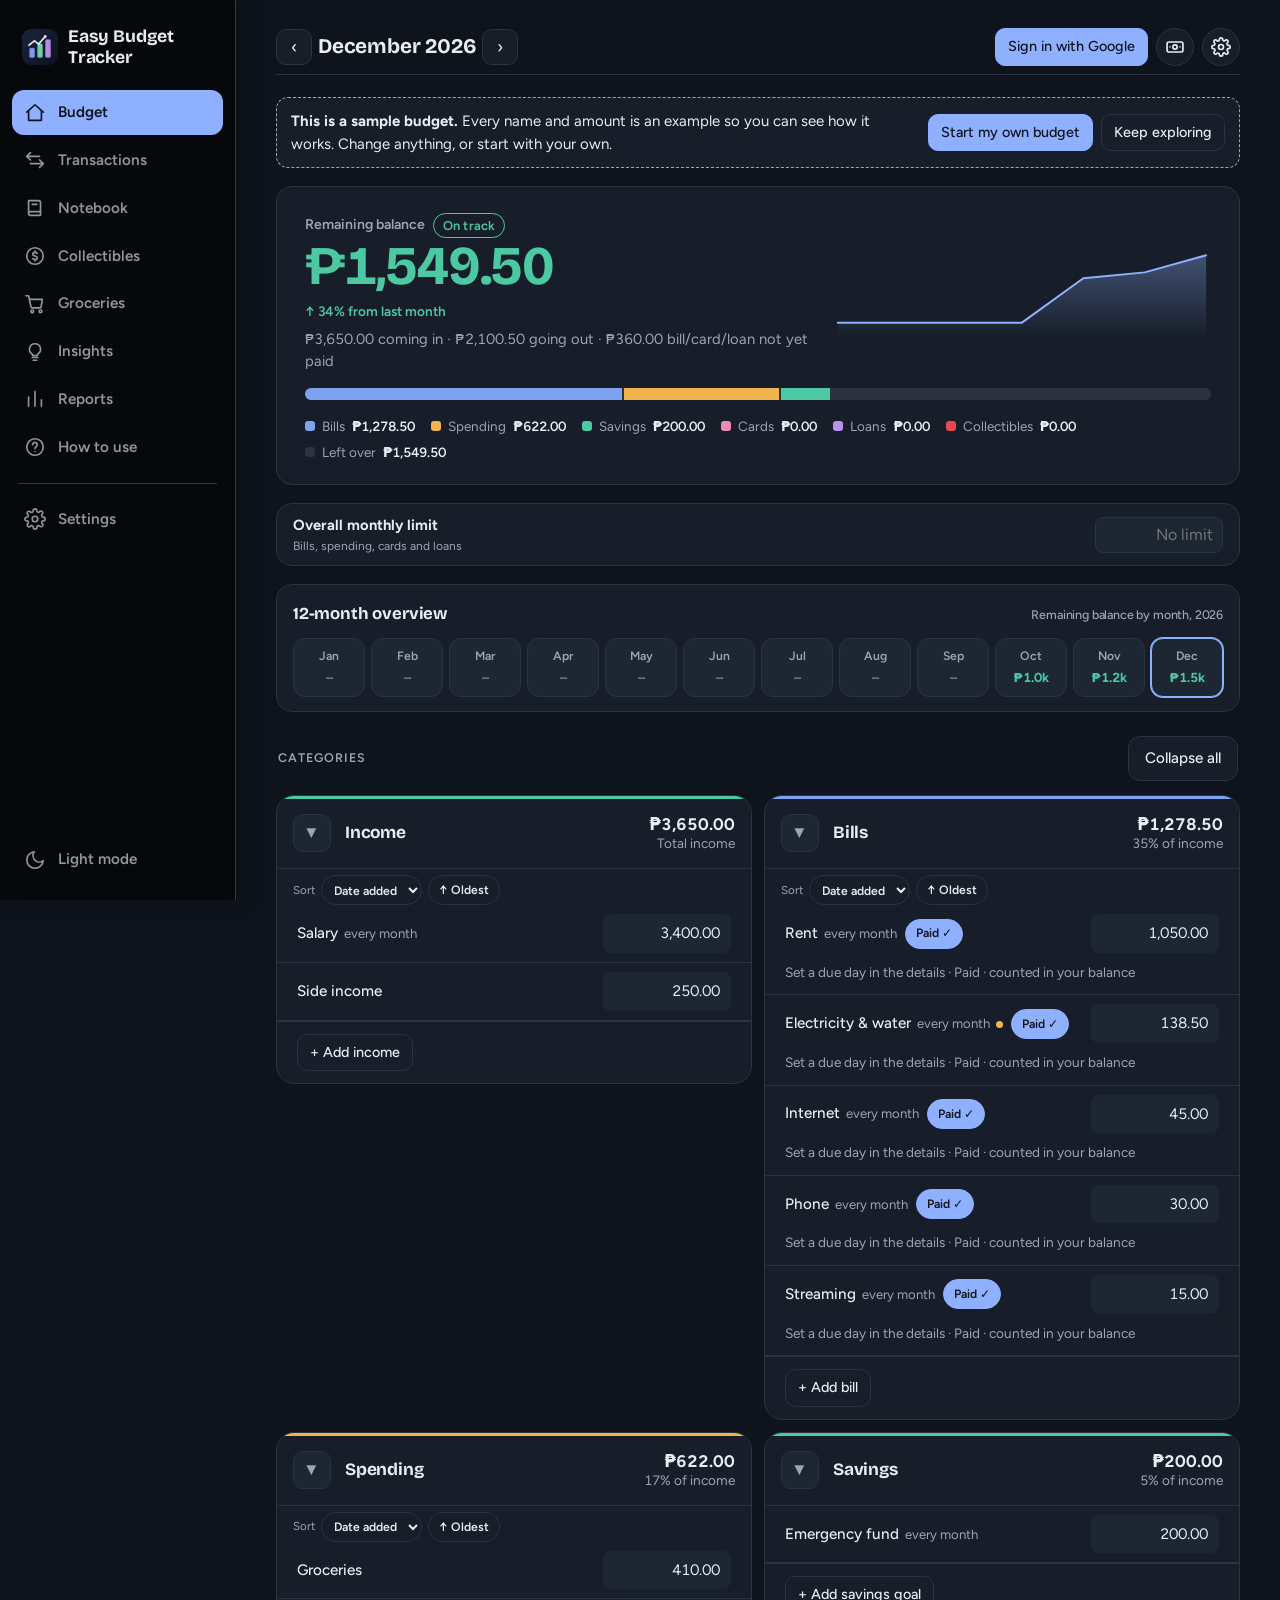
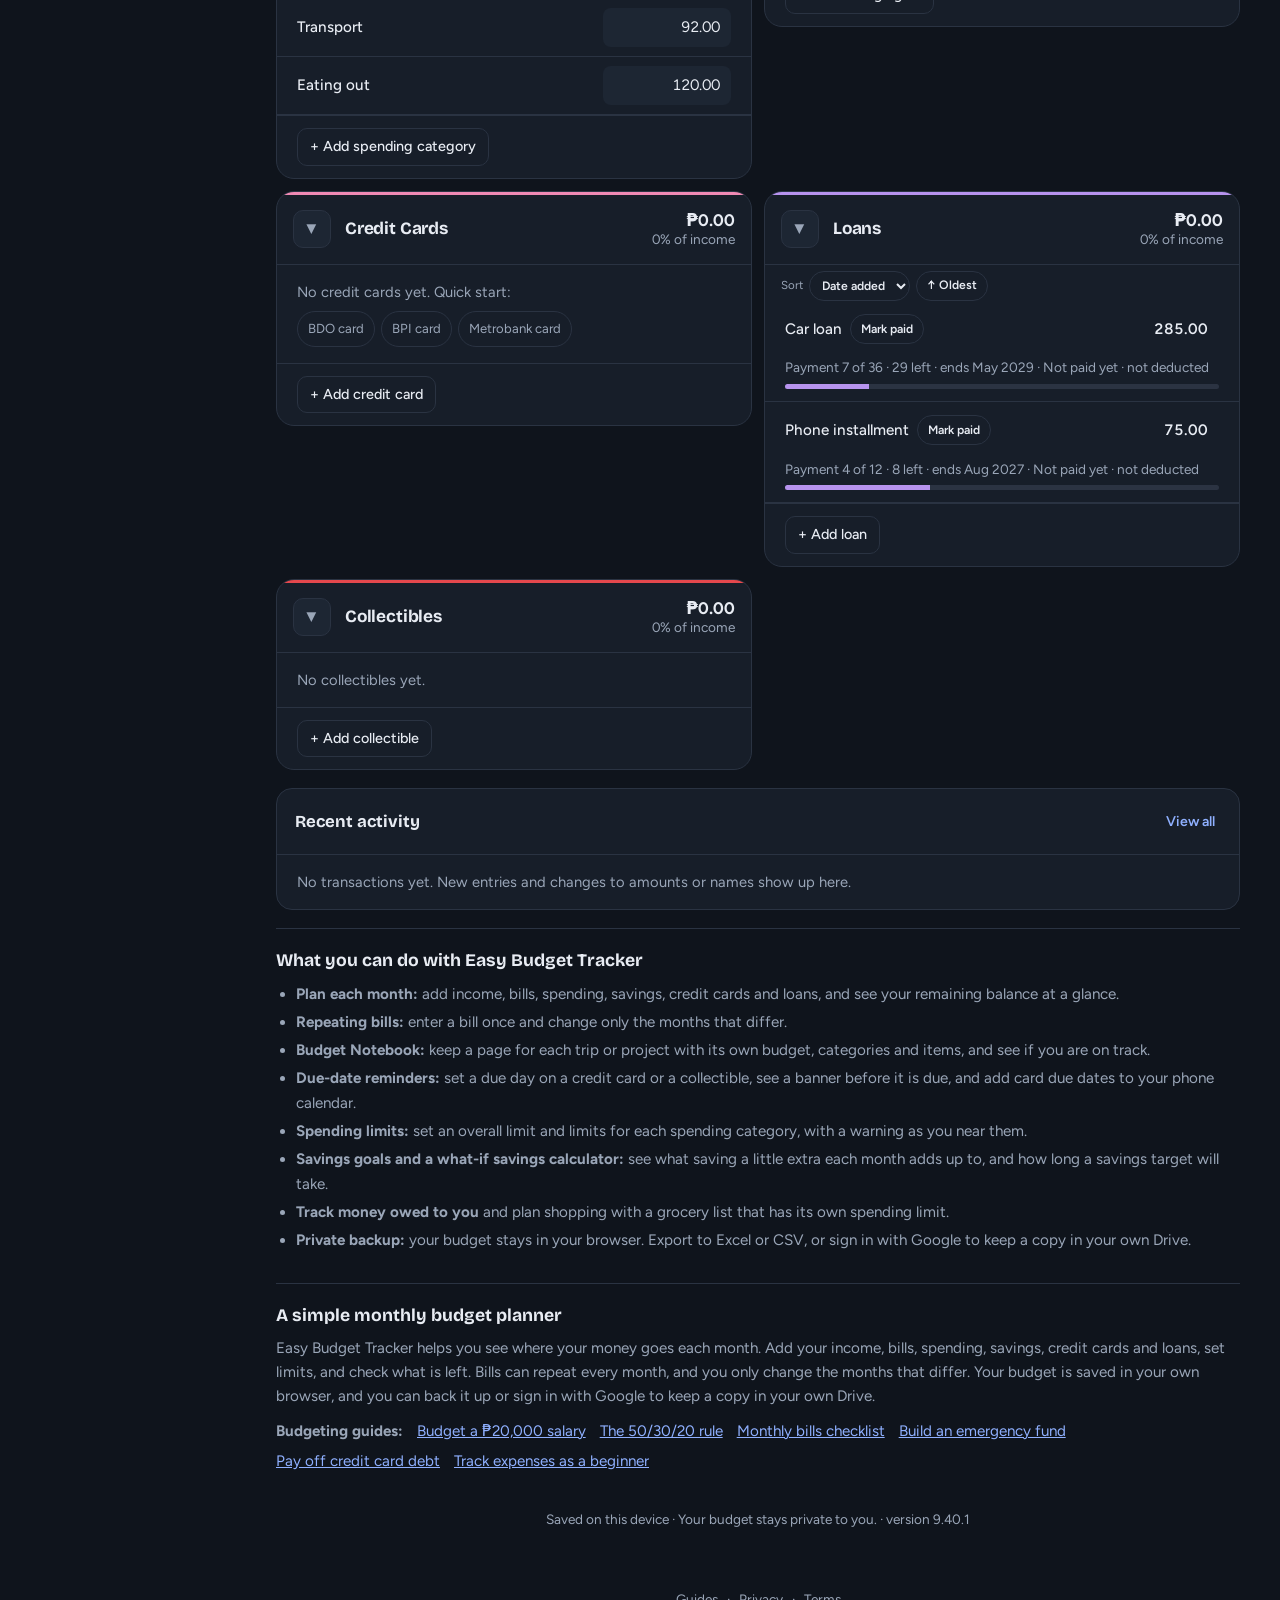
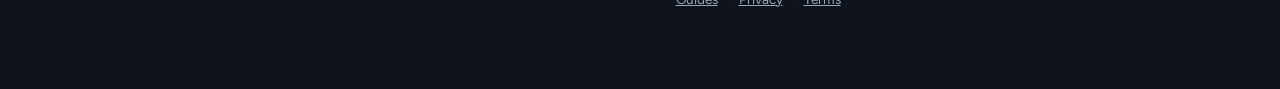
==== commit 20ada285: "Update to v9.40 added currency icon and overall limit on the budget section." ====
--- a/index.html
+++ b/index.html
@@ -1,6 +1,6 @@
 <!doctype html>
 <html lang="en"><head><meta charset="utf-8"><meta name="viewport" content="width=device-width,initial-scale=1,viewport-fit=cover">
-<link rel="stylesheet" href="styles.css?v=9.39.1">
+<link rel="stylesheet" href="styles.css?v=9.40.1">
 <title>Easy Budget Tracker: Free Monthly Budget Planner and Expense Tracker</title>
 <meta name="description" content="Plan your month in minutes. Free budget tracker with bill reminders, spending limits, savings goals and a what-if savings calculator. Private by design: your budget stays in your browser.">
 <link rel="canonical" href="https://ezbudgettracker.app/">
@@ -40,6 +40,7 @@
       <button class="tbtn" data-act="today" id="todayBtn" hidden>This month</button>
       <button class="tbtn" data-act="gbtn" id="gBtn" hidden>Sign in with Google</button>
       <button class="tbtn" data-act="gsync" id="gSyncBtn" hidden aria-label="Sync with Google Drive">&#8635; Sync</button>
+      <label class="tbtn avatar curbtn" id="curWrap" title="Currency"><svg class="i" viewBox="0 0 24 24" aria-hidden="true"><rect x="2.5" y="6" width="19" height="12" rx="2"/><circle cx="12" cy="12" r="2.6"/><path d="M6 12h.01M18 12h.01"/></svg><select id="curSel" aria-label="Currency"></select></label>
       <button class="tbtn avatar" data-act="settings" id="setBtn" aria-expanded="false" aria-controls="settings" aria-label="Settings"><svg class="i" viewBox="0 0 24 24" aria-hidden="true"><circle cx="12" cy="12" r="3"/><path d="M19.4 15a1.7 1.7 0 00.3 1.8l.1.1a2 2 0 11-2.8 2.8l-.1-.1a1.7 1.7 0 00-1.8-.3 1.7 1.7 0 00-1 1.5V21a2 2 0 11-4 0v-.1a1.7 1.7 0 00-1.1-1.5 1.7 1.7 0 00-1.8.3l-.1.1a2 2 0 11-2.8-2.8l.1-.1a1.7 1.7 0 00.3-1.8 1.7 1.7 0 00-1.5-1H3a2 2 0 110-4h.1a1.7 1.7 0 001.5-1.1 1.7 1.7 0 00-.3-1.8l-.1-.1a2 2 0 112.8-2.8l.1.1a1.7 1.7 0 001.8.3H9a1.7 1.7 0 001-1.5V3a2 2 0 114 0v.1a1.7 1.7 0 001 1.5 1.7 1.7 0 001.8-.3l.1-.1a2 2 0 112.8 2.8l-.1.1a1.7 1.7 0 00-.3 1.8V9a1.7 1.7 0 001.5 1H21a2 2 0 110 4h-.1a1.7 1.7 0 00-1.5 1z"/></svg></button>
     </div>
   </header>
@@ -50,6 +51,7 @@
   <div id="dueBanner"></div>
   <div id="notice"></div>
   <section class="hero" id="hero" aria-label="Remaining balance"></section>
+  <section class="limcard" id="limOverall" aria-label="Overall monthly spending limit"></section>
   <section class="stripcard" aria-label="Year at a glance"><p class="striplbl" id="stripLbl"></p><div class="strip" id="strip"></div></section>
   <div class="foldbar" id="foldbar"></div>
   <section class="grid" id="sections"></section>
@@ -101,20 +103,20 @@
 <datalist id="s-saving"><option value="Emergency fund"><option value="Retirement"><option value="Travel fund"><option value="Investments"></datalist>
 <datalist id="s-card"><option value="BDO card"><option value="BPI card"><option value="Metrobank card"><option value="Security Bank card"><option value="UnionBank card"></datalist>
 
-<script defer src="js/storage.js?v=9.39.1"></script>
-<script defer src="js/calc.js?v=9.39.1"></script>
-<script defer src="js/budget.js?v=9.39.1"></script>
-<script defer src="js/google-sync.js?v=9.39.1"></script>
-<script defer src="js/import-export.js?v=9.39.1"></script>
-<script defer src="js/routing.js?v=9.39.1"></script>
-<script defer src="js/transactions.js?v=9.39.1"></script>
-<script defer src="js/reports.js?v=9.39.1"></script>
-<script defer src="js/navigation.js?v=9.39.1"></script>
-<script defer src="js/collectibles.js?v=9.39.1"></script>
-<script defer src="js/help.js?v=9.39.1"></script>
-<script defer src="js/groceries.js?v=9.39.1"></script>
-<script defer src="js/notebook.js?v=9.39.1"></script>
-<script defer src="js/boot.js?v=9.39.1"></script>
+<script defer src="js/storage.js?v=9.40.1"></script>
+<script defer src="js/calc.js?v=9.40.1"></script>
+<script defer src="js/budget.js?v=9.40.1"></script>
+<script defer src="js/google-sync.js?v=9.40.1"></script>
+<script defer src="js/import-export.js?v=9.40.1"></script>
+<script defer src="js/routing.js?v=9.40.1"></script>
+<script defer src="js/transactions.js?v=9.40.1"></script>
+<script defer src="js/reports.js?v=9.40.1"></script>
+<script defer src="js/navigation.js?v=9.40.1"></script>
+<script defer src="js/collectibles.js?v=9.40.1"></script>
+<script defer src="js/help.js?v=9.40.1"></script>
+<script defer src="js/groceries.js?v=9.40.1"></script>
+<script defer src="js/notebook.js?v=9.40.1"></script>
+<script defer src="js/boot.js?v=9.40.1"></script>
 
 <script>
 if('serviceWorker' in navigator){window.addEventListener('load',function(){navigator.serviceWorker.register('sw.js').catch(function(){})})}
--- a/styles.css
+++ b/styles.css
@@ -810,7 +810,7 @@
 .top .brand{display:flex;align-items:center}
 .top{gap:10px}
 .top .nav{order:2;flex:1 0 100%;justify-content:center}
-@media (max-width:767px){.tools{display:contents}.top .brand{flex:1 1 auto;order:0}#setBtn{order:1;margin-left:auto}.tools>.tbtn:not(#setBtn){order:3}.tools>.tbtn:not(#setBtn):not([hidden]){flex:1 1 auto}}
+@media (max-width:767px){.tools{display:contents}.top .brand{flex:1 1 auto;order:0}#curWrap{order:1;margin-left:auto}#setBtn{order:1;margin-left:0}.tools>.tbtn:not(#setBtn):not(#curWrap){order:3}.tools>.tbtn:not(#setBtn):not(#curWrap):not([hidden]){flex:1 1 auto}}
 .tbtn.avatar{width:38px;height:38px;padding:0;border-radius:50%;display:grid;place-items:center}
 .tbtn.avatar svg{width:20px;height:20px}
 .side-brand{display:flex;align-items:center;gap:10px;font-family:var(--font-display);font-weight:700;font-size:1.1rem;line-height:1.2;padding:4px 10px 22px;letter-spacing:-.01em;color:var(--nav-ink)}
@@ -1085,3 +1085,22 @@
 .sortsel{border:1px solid var(--line);background:var(--surface);color:var(--ink);border-radius:99px;padding:3px 8px;font:inherit;font-size:.76rem;font-weight:600;min-height:30px;max-width:9.5em}
 .sortdir{flex:none;border-radius:99px;padding:3px 10px;font-size:.76rem;font-weight:600;min-height:30px;white-space:nowrap}
 
+
+/* v9.40: header currency picker (icon only; the real select sits invisibly on top so phones show their native list) and inline limits */
+.curbtn{position:relative;cursor:pointer}
+.curbtn select{position:absolute;inset:0;width:100%;height:100%;opacity:0;cursor:pointer;font-size:16px;border:0;padding:0;margin:0;appearance:none;-webkit-appearance:none;background:transparent;color:var(--ink)}
+.curbtn:focus-within{outline:2px solid var(--accent);outline-offset:2px}
+.limcard{background:var(--surface);border:1px solid var(--line);border-radius:16px;padding:12px 16px}
+.limcard:has(.limbar:empty){padding-block:10px}
+.limrow{display:grid;grid-template-columns:minmax(0,1fr) 8rem;gap:10px;align-items:center;padding:6px 16px 0}
+.limrow label{min-width:0;font-size:.78rem;color:var(--muted)}
+.limrow.ov{padding:0}
+.limrow.ov label{display:grid;gap:1px;font-size:.92rem;color:var(--ink)}
+.limrow.ov label span{font-size:.75rem;color:var(--muted)}
+.lim-in{background:var(--field);border:1px solid var(--line);border-radius:8px;padding:5px 9px;color:var(--ink);width:100%;min-width:0;box-sizing:border-box;text-align:right;font-size:16px;min-height:32px}
+.limbar{padding:0 16px}
+.limcard .limbar{padding:0}
+.limbar:not(:empty){padding-bottom:4px}
+.limtxt{font-size:.75rem;color:var(--muted);margin-top:3px}
+.limtxt.warn{color:#d99a32}.limtxt.over{color:var(--neg)}
+@media (max-width:767px){.limrow{grid-template-columns:minmax(0,1fr) 7rem}}
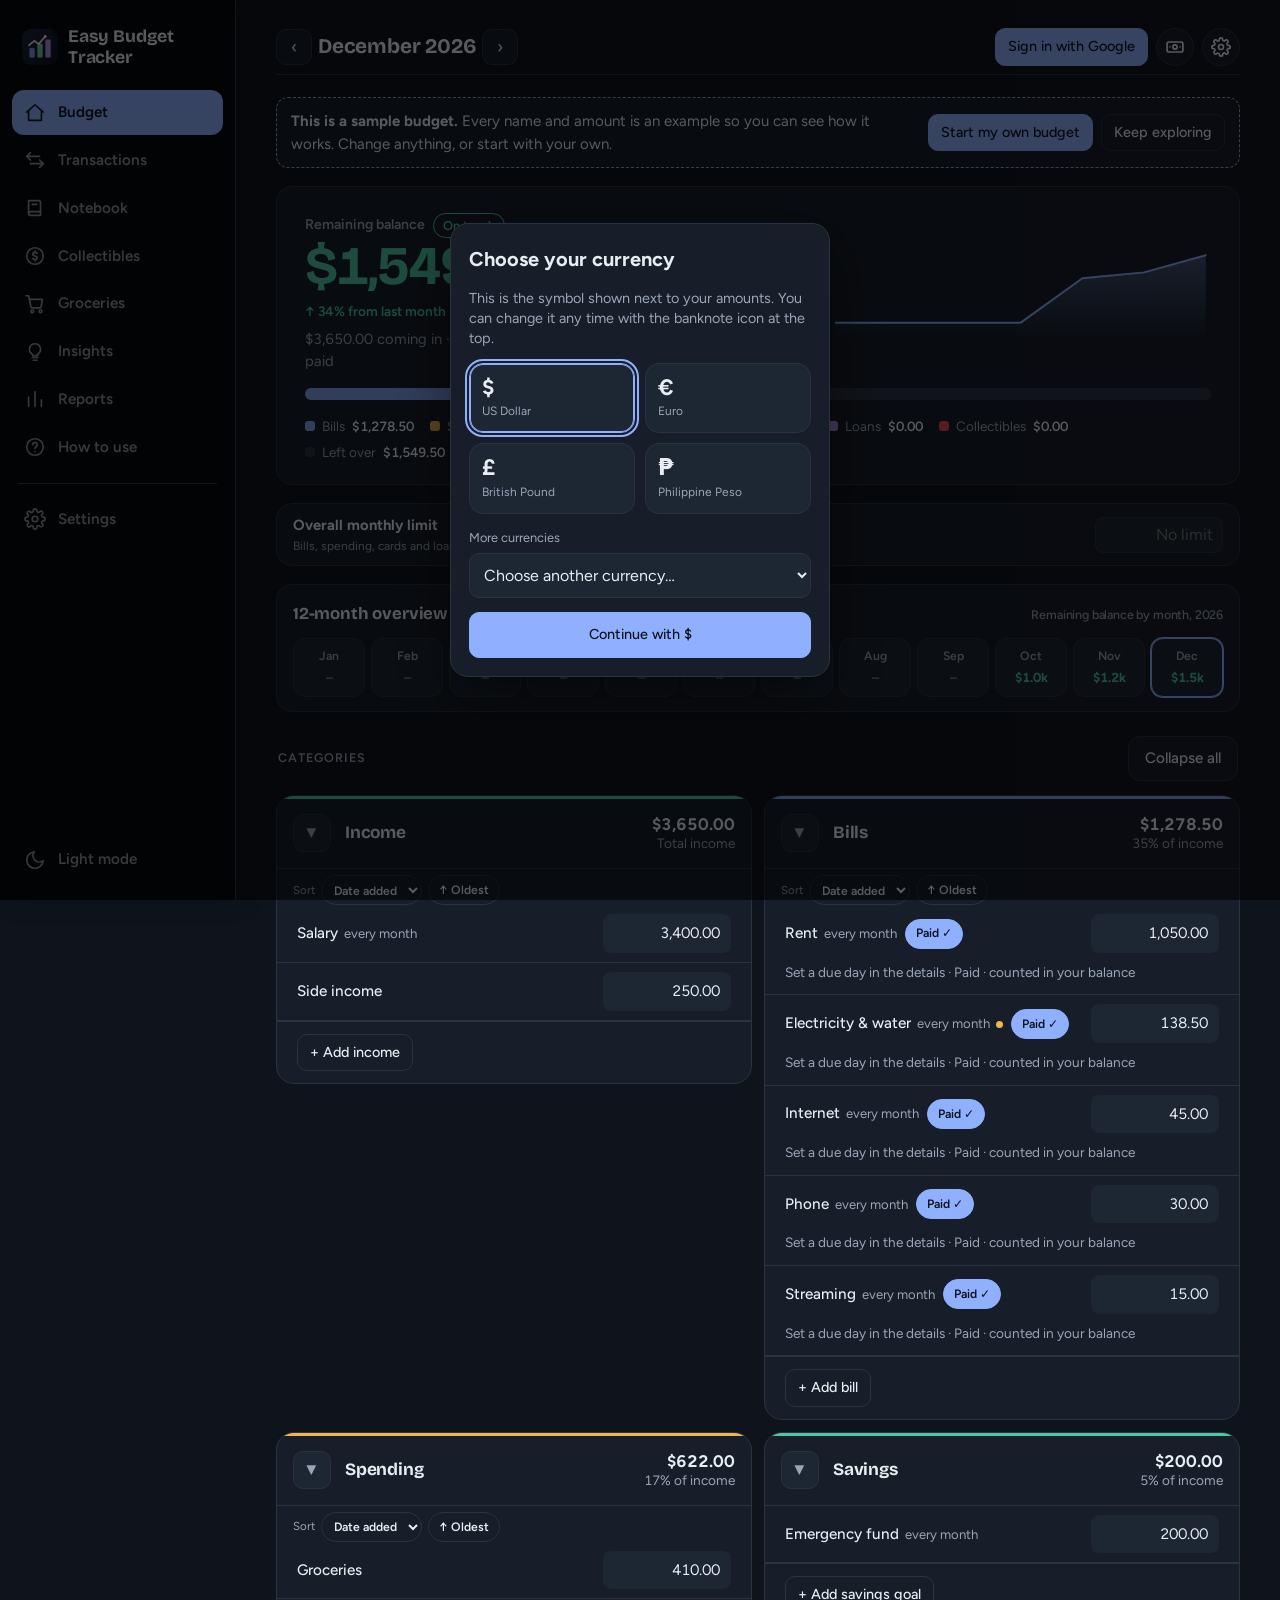
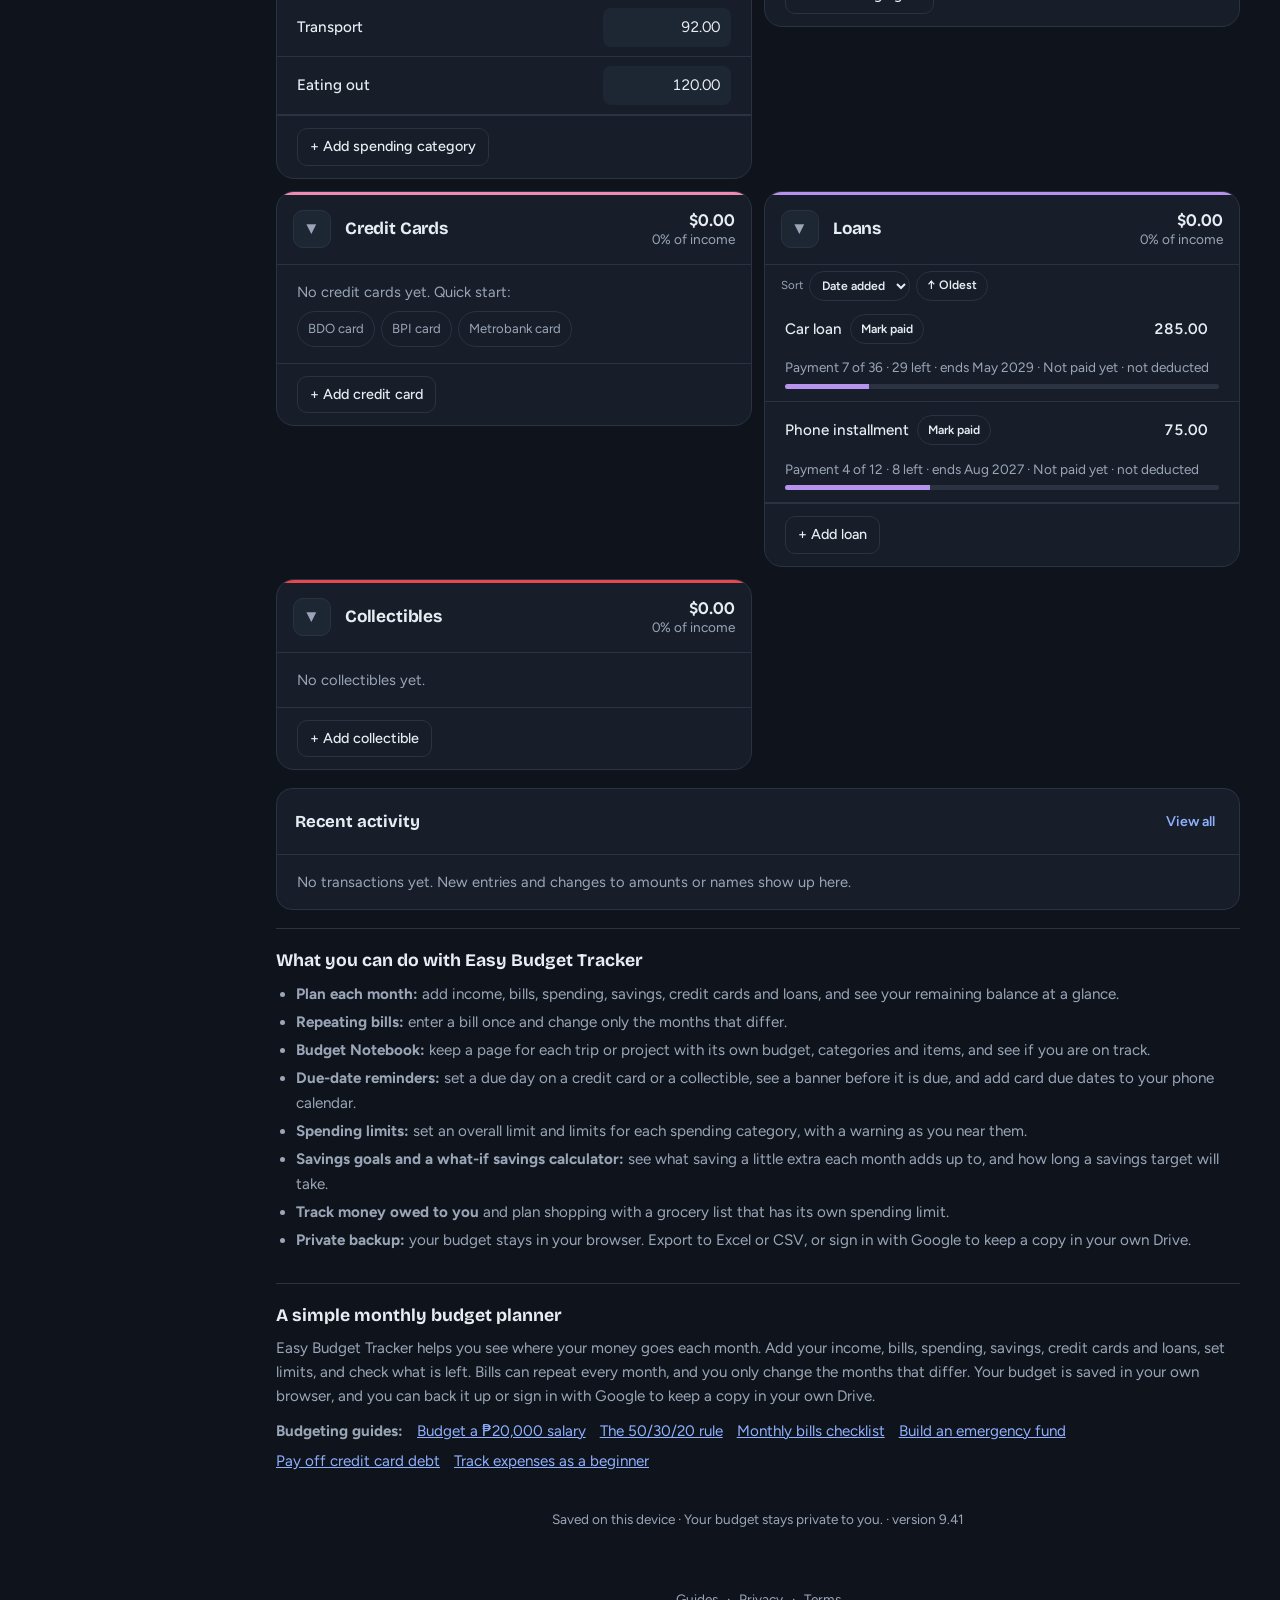
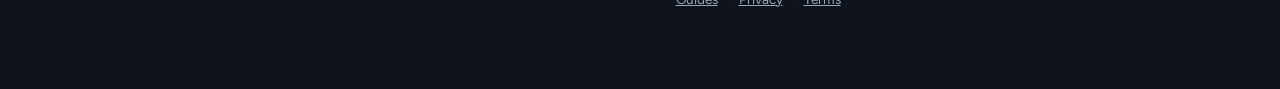
==== commit b134966e: "Update to v9.41 added currency selector pop-up on the screen for first-time users" ====
--- a/index.html
+++ b/index.html
@@ -1,6 +1,6 @@
 <!doctype html>
 <html lang="en"><head><meta charset="utf-8"><meta name="viewport" content="width=device-width,initial-scale=1,viewport-fit=cover">
-<link rel="stylesheet" href="styles.css?v=9.40.1">
+<link rel="stylesheet" href="styles.css?v=9.41.0">
 <title>Easy Budget Tracker: Free Monthly Budget Planner and Expense Tracker</title>
 <meta name="description" content="Plan your month in minutes. Free budget tracker with bill reminders, spending limits, savings goals and a what-if savings calculator. Private by design: your budget stays in your browser.">
 <link rel="canonical" href="https://ezbudgettracker.app/">
@@ -103,20 +103,20 @@
 <datalist id="s-saving"><option value="Emergency fund"><option value="Retirement"><option value="Travel fund"><option value="Investments"></datalist>
 <datalist id="s-card"><option value="BDO card"><option value="BPI card"><option value="Metrobank card"><option value="Security Bank card"><option value="UnionBank card"></datalist>
 
-<script defer src="js/storage.js?v=9.40.1"></script>
-<script defer src="js/calc.js?v=9.40.1"></script>
-<script defer src="js/budget.js?v=9.40.1"></script>
-<script defer src="js/google-sync.js?v=9.40.1"></script>
-<script defer src="js/import-export.js?v=9.40.1"></script>
-<script defer src="js/routing.js?v=9.40.1"></script>
-<script defer src="js/transactions.js?v=9.40.1"></script>
-<script defer src="js/reports.js?v=9.40.1"></script>
-<script defer src="js/navigation.js?v=9.40.1"></script>
-<script defer src="js/collectibles.js?v=9.40.1"></script>
-<script defer src="js/help.js?v=9.40.1"></script>
-<script defer src="js/groceries.js?v=9.40.1"></script>
-<script defer src="js/notebook.js?v=9.40.1"></script>
-<script defer src="js/boot.js?v=9.40.1"></script>
+<script defer src="js/storage.js?v=9.41.0"></script>
+<script defer src="js/calc.js?v=9.41.0"></script>
+<script defer src="js/budget.js?v=9.41.0"></script>
+<script defer src="js/google-sync.js?v=9.41.0"></script>
+<script defer src="js/import-export.js?v=9.41.0"></script>
+<script defer src="js/routing.js?v=9.41.0"></script>
+<script defer src="js/transactions.js?v=9.41.0"></script>
+<script defer src="js/reports.js?v=9.41.0"></script>
+<script defer src="js/navigation.js?v=9.41.0"></script>
+<script defer src="js/collectibles.js?v=9.41.0"></script>
+<script defer src="js/help.js?v=9.41.0"></script>
+<script defer src="js/groceries.js?v=9.41.0"></script>
+<script defer src="js/notebook.js?v=9.41.0"></script>
+<script defer src="js/boot.js?v=9.41.0"></script>
 
 <script>
 if('serviceWorker' in navigator){window.addEventListener('load',function(){navigator.serviceWorker.register('sw.js').catch(function(){})})}
--- a/styles.css
+++ b/styles.css
@@ -1104,3 +1104,18 @@
 .limtxt{font-size:.75rem;color:var(--muted);margin-top:3px}
 .limtxt.warn{color:#d99a32}.limtxt.over{color:var(--neg)}
 @media (max-width:767px){.limrow{grid-template-columns:minmax(0,1fr) 7rem}}
+
+/* v9.41: first-run currency pop-up */
+.curfirst{position:fixed;inset:0;z-index:80;display:flex;align-items:center;justify-content:center;padding:16px;background:rgba(0,0,0,.62);overflow:auto}
+.curfirst-card{width:100%;max-width:380px;background:var(--surface);color:var(--ink);border:1px solid var(--line);border-radius:18px;padding:20px 18px calc(18px + env(safe-area-inset-bottom,0px));display:grid;gap:14px;box-shadow:0 20px 60px rgba(0,0,0,.45);margin:auto}
+.curfirst-card h2{margin:0;font-size:1.25rem}
+.curfirst-card p{margin:0;color:var(--muted);font-size:.9rem;line-height:1.4}
+.cf-grid{display:grid;grid-template-columns:1fr 1fr;gap:10px}
+.cf-grid button{display:grid;gap:2px;justify-items:start;align-content:center;padding:12px;min-height:64px;border-radius:14px;border:1.5px solid var(--line);background:var(--field);color:var(--ink);cursor:pointer;text-align:left;font:inherit}
+.cf-grid button b{font-size:1.4rem;line-height:1.1}
+.cf-grid button span{font-size:.75rem;color:var(--muted)}
+.cf-grid button[aria-pressed="true"]{border-color:var(--accent);box-shadow:0 0 0 1px var(--accent) inset}
+.cf-more{display:grid;gap:6px;font-size:.8rem;color:var(--muted)}
+.cf-more select{width:100%;box-sizing:border-box;padding:11px 10px;border-radius:10px;border:1px solid var(--line);background:var(--field);color:var(--ink);font-size:16px;min-height:44px}
+.cf-go{width:100%;min-height:46px;justify-content:center}
+@media (max-width:420px){.cf-grid button{padding:10px}}
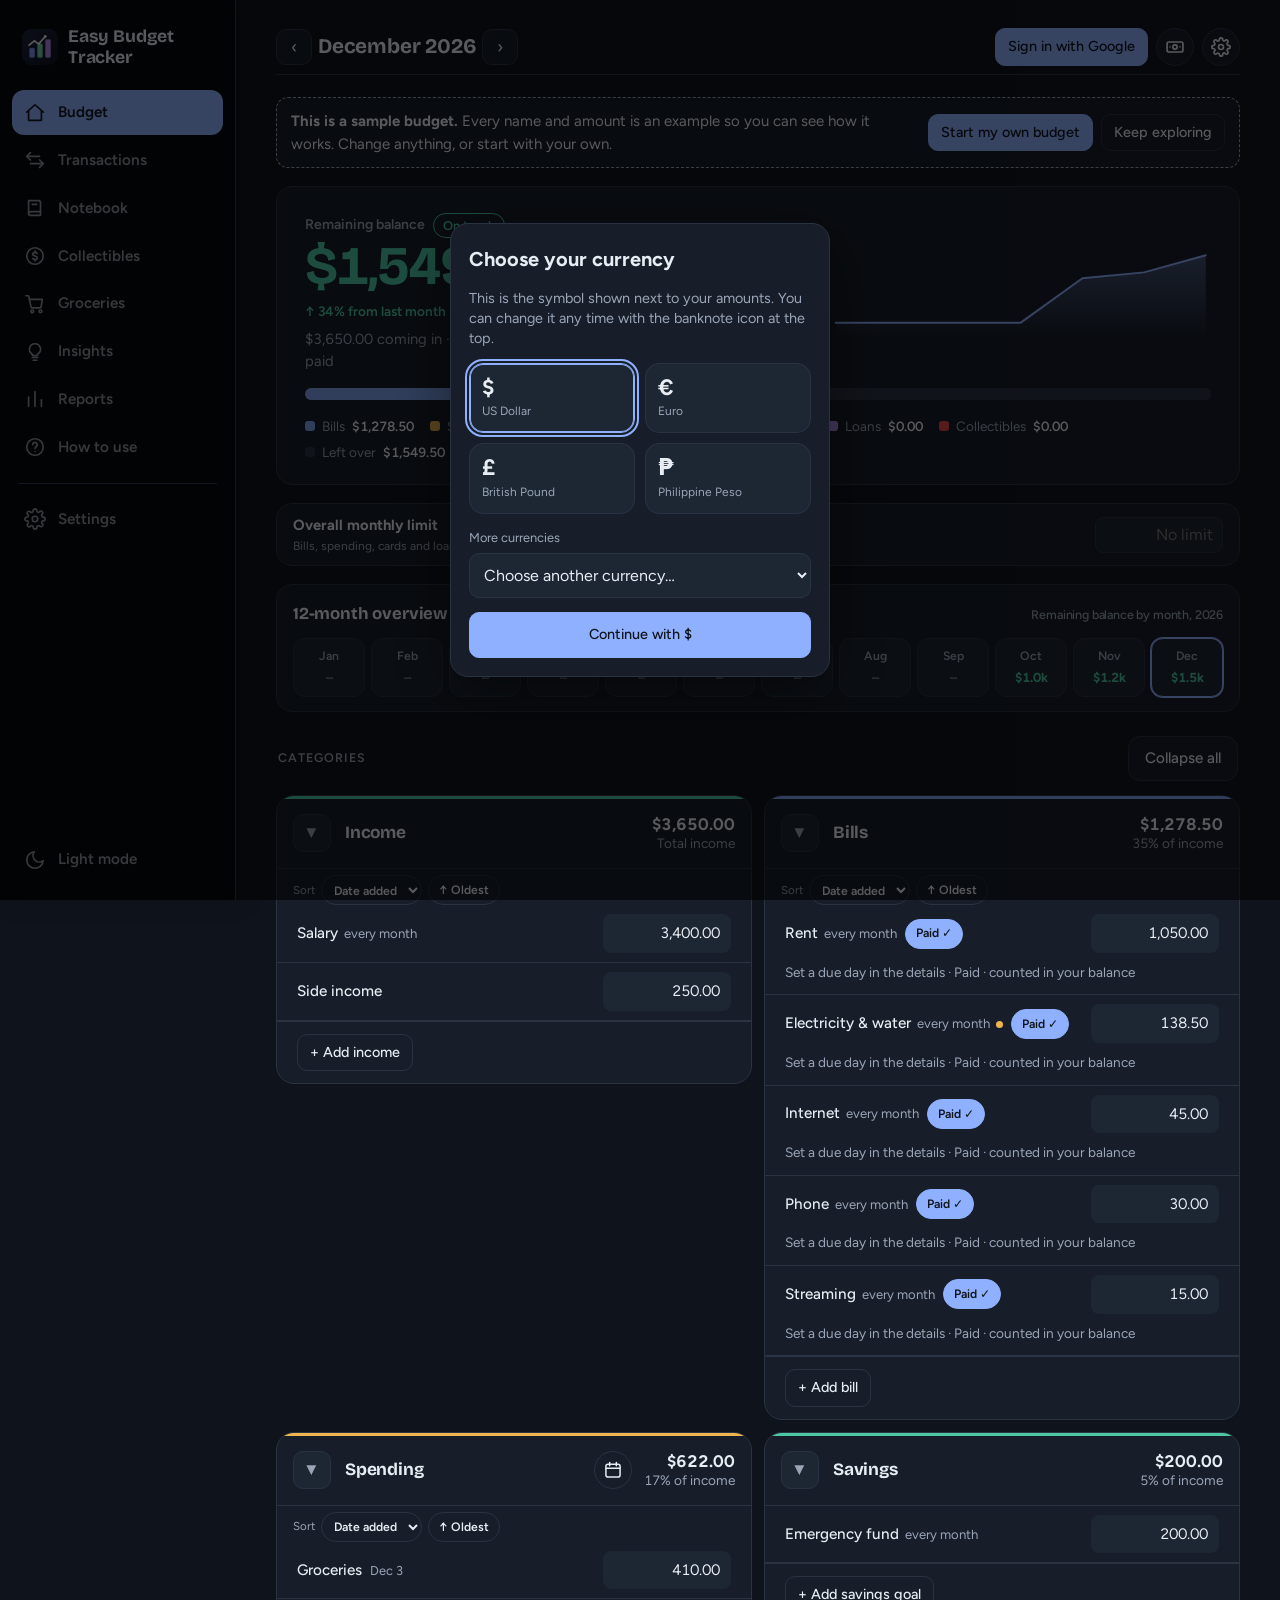
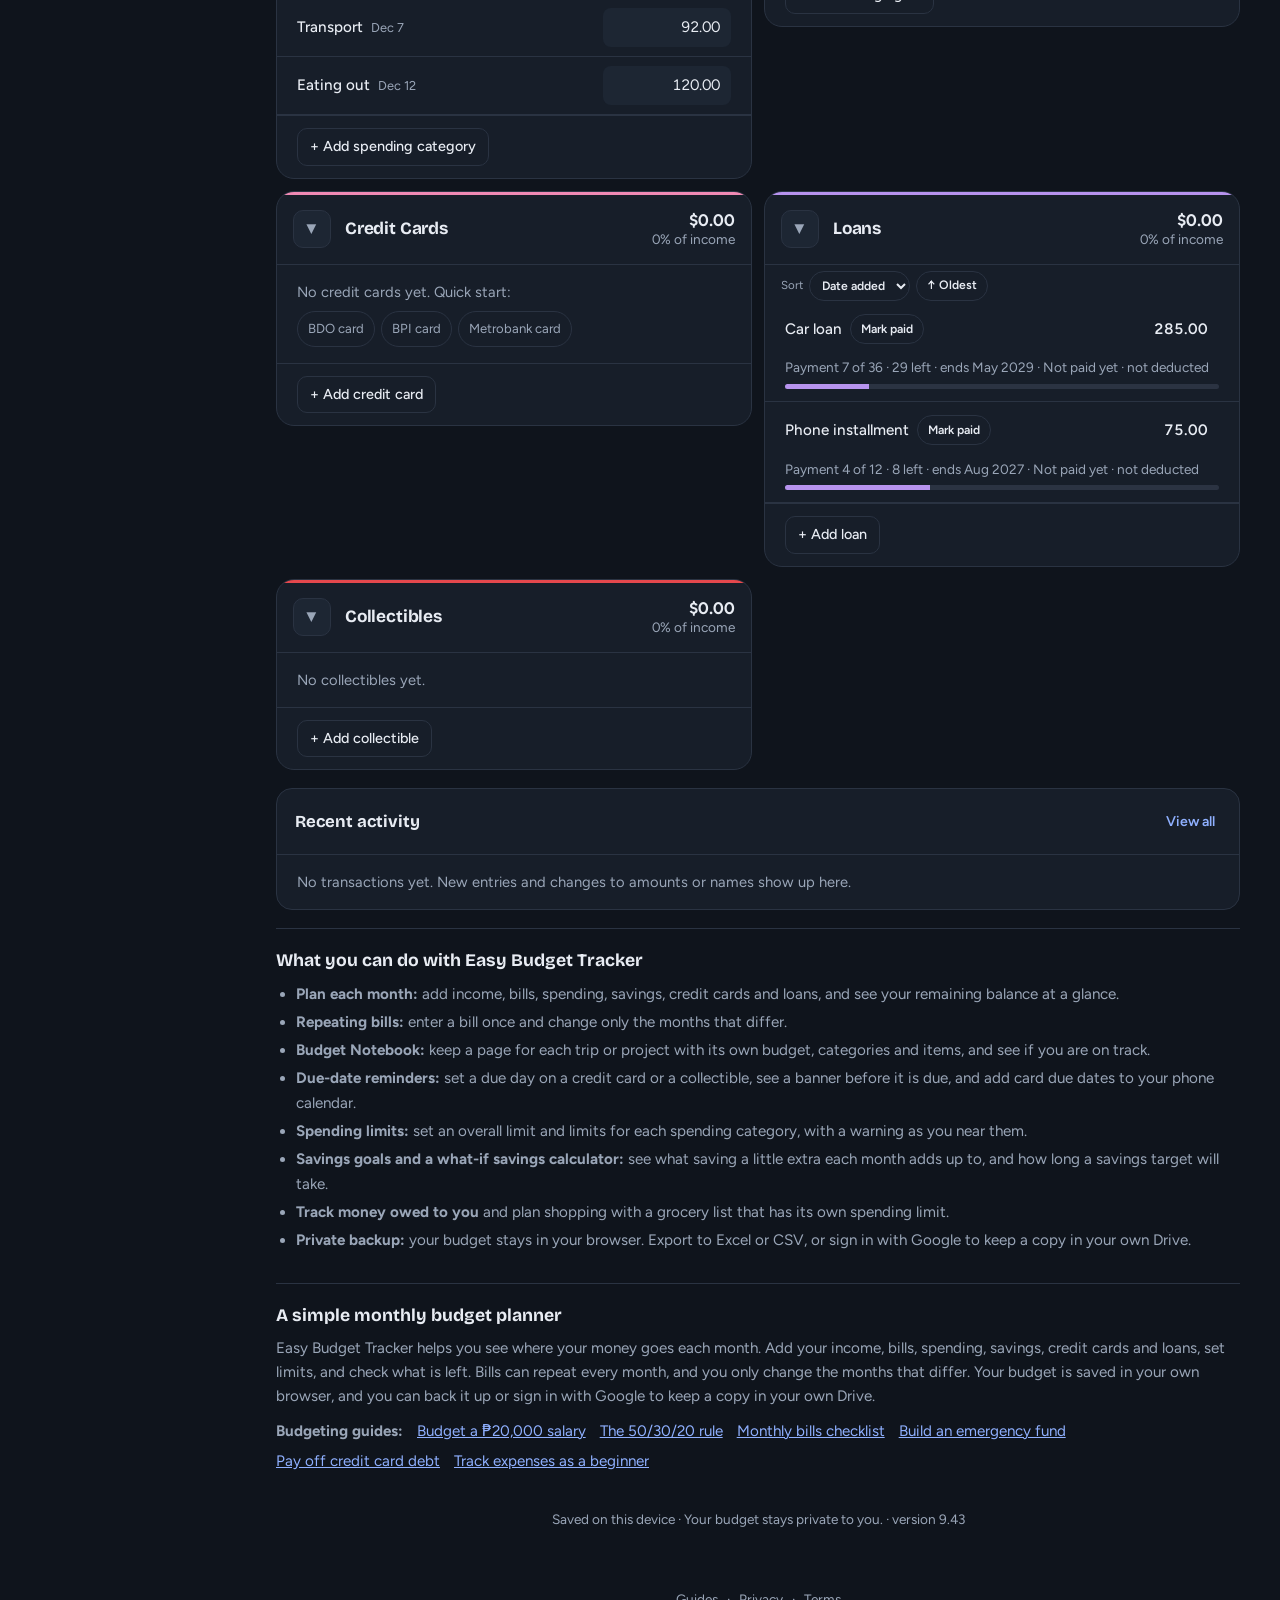
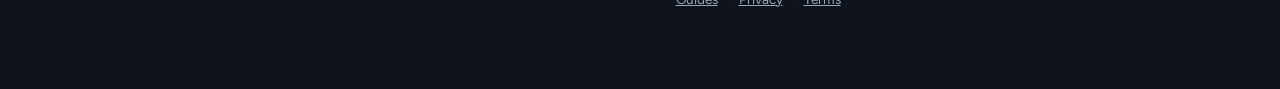
==== commit f314e496: "Update to v9.43 New calendar button in the Spending card. It shows each day of the month with the to" ====
--- a/index.html
+++ b/index.html
@@ -1,6 +1,6 @@
 <!doctype html>
 <html lang="en"><head><meta charset="utf-8"><meta name="viewport" content="width=device-width,initial-scale=1,viewport-fit=cover">
-<link rel="stylesheet" href="styles.css?v=9.41.0">
+<link rel="stylesheet" href="styles.css?v=9.43.0">
 <title>Easy Budget Tracker: Free Monthly Budget Planner and Expense Tracker</title>
 <meta name="description" content="Plan your month in minutes. Free budget tracker with bill reminders, spending limits, savings goals and a what-if savings calculator. Private by design: your budget stays in your browser.">
 <link rel="canonical" href="https://ezbudgettracker.app/">
@@ -103,20 +103,22 @@
 <datalist id="s-saving"><option value="Emergency fund"><option value="Retirement"><option value="Travel fund"><option value="Investments"></datalist>
 <datalist id="s-card"><option value="BDO card"><option value="BPI card"><option value="Metrobank card"><option value="Security Bank card"><option value="UnionBank card"></datalist>
 
-<script defer src="js/storage.js?v=9.41.0"></script>
-<script defer src="js/calc.js?v=9.41.0"></script>
-<script defer src="js/budget.js?v=9.41.0"></script>
-<script defer src="js/google-sync.js?v=9.41.0"></script>
-<script defer src="js/import-export.js?v=9.41.0"></script>
-<script defer src="js/routing.js?v=9.41.0"></script>
-<script defer src="js/transactions.js?v=9.41.0"></script>
-<script defer src="js/reports.js?v=9.41.0"></script>
-<script defer src="js/navigation.js?v=9.41.0"></script>
-<script defer src="js/collectibles.js?v=9.41.0"></script>
-<script defer src="js/help.js?v=9.41.0"></script>
-<script defer src="js/groceries.js?v=9.41.0"></script>
-<script defer src="js/notebook.js?v=9.41.0"></script>
-<script defer src="js/boot.js?v=9.41.0"></script>
+<script defer src="js/storage.js?v=9.43.0"></script>
+<script defer src="js/calc.js?v=9.43.0"></script>
+<script defer src="js/budget.js?v=9.43.0"></script>
+<script defer src="js/google-sync.js?v=9.43.0"></script>
+<script defer src="js/import-export.js?v=9.43.0"></script>
+<script defer src="js/routing.js?v=9.43.0"></script>
+<script defer src="js/transactions.js?v=9.43.0"></script>
+<script defer src="js/reports.js?v=9.43.0"></script>
+<script defer src="js/navigation.js?v=9.43.0"></script>
+<script defer src="js/collectibles.js?v=9.43.0"></script>
+<script defer src="js/help.js?v=9.43.0"></script>
+<script defer src="js/groceries.js?v=9.43.0"></script>
+<script defer src="js/notebook.js?v=9.43.0"></script>
+<script defer src="js/spendcal.js?v=9.43.0"></script>
+<script defer src="js/whatsnew.js?v=9.43.0"></script>
+<script defer src="js/boot.js?v=9.43.0"></script>
 
 <script>
 if('serviceWorker' in navigator){window.addEventListener('load',function(){navigator.serviceWorker.register('sw.js').catch(function(){})})}
--- a/styles.css
+++ b/styles.css
@@ -1119,3 +1119,52 @@
 .cf-more select{width:100%;box-sizing:border-box;padding:11px 10px;border-radius:10px;border:1px solid var(--line);background:var(--field);color:var(--ink);font-size:16px;min-height:44px}
 .cf-go{width:100%;min-height:46px;justify-content:center}
 @media (max-width:420px){.cf-grid button{padding:10px}}
+
+/* v9.42: spending calendar pop-up and date controls */
+.phbtn{width:34px;height:34px;flex:none;position:relative;z-index:2}
+.phbtn svg{width:18px;height:18px}
+.sc-wrap{position:fixed;inset:0;z-index:80;display:flex;align-items:center;justify-content:center;padding:16px;background:rgba(0,0,0,.62);overflow:auto}
+.sc-card{width:100%;max-width:460px;margin:auto;background:var(--surface);color:var(--ink);border:1px solid var(--line);border-radius:18px;padding:16px 16px calc(16px + env(safe-area-inset-bottom,0px));display:grid;gap:12px;box-shadow:0 20px 60px rgba(0,0,0,.45);max-height:calc(100dvh - 32px);overflow:auto;box-sizing:border-box}
+.sc-head,.sc-nav{display:flex;align-items:center;justify-content:space-between;gap:10px}
+.sc-head h2{margin:0;font-size:1.2rem;outline:none}
+.sc-x{width:38px;height:38px;border-radius:50%;background:var(--field);border:1px solid var(--line);color:var(--ink);display:grid;place-items:center;padding:0;flex:none;cursor:pointer;font-size:1.1rem}
+.sc-x:disabled{opacity:.35;cursor:default}
+.sc-mo{font-size:1.05rem;text-align:center;flex:1}
+.sc-sum{display:flex;justify-content:space-between;align-items:baseline;gap:10px;padding:10px 12px;border-radius:12px;background:var(--field);border:1px solid var(--line);font-size:.85rem;color:var(--muted)}
+.sc-sum b{font-size:1.15rem;color:var(--ink);overflow-wrap:anywhere;text-align:right}
+.sc-wd,.sc-grid{display:grid;grid-template-columns:repeat(7,minmax(0,1fr));gap:4px}
+.sc-wd span{text-align:center;font-size:.68rem;color:var(--muted);text-transform:uppercase;letter-spacing:.03em}
+.sc-day{display:flex;flex-direction:column;align-items:flex-start;justify-content:space-between;gap:2px;min-height:54px;padding:5px 4px;border-radius:10px;border:1px solid var(--line);background:var(--field);color:var(--ink);cursor:pointer;font:inherit;min-width:0;overflow:hidden;text-align:left}
+.sc-day i{font-style:normal;font-size:.72rem;color:var(--muted);line-height:1}
+.sc-day b{font-size:.72rem;line-height:1.1;max-width:100%;white-space:nowrap;align-self:flex-end}
+.sc-day.has{background:color-mix(in srgb,var(--c-spend,var(--accent)) calc(var(--h,.3)*55%),var(--field));border-color:color-mix(in srgb,var(--c-spend,var(--accent)) 50%,var(--line))}
+.sc-day.has i{color:var(--ink)}
+.sc-day.today{outline:2px solid var(--accent);outline-offset:-1px}
+.sc-day:focus-visible,.sc-x:focus-visible,.sc-undbtn:focus-visible,.sc-back:focus-visible{outline:2px solid var(--accent);outline-offset:2px}
+.sc-pad{min-height:54px}
+.sc-back{justify-self:start;background:none;border:0;color:var(--accent);font:inherit;font-weight:600;padding:6px 2px;cursor:pointer}
+.sc-h{margin:0;font-size:1.05rem;outline:none}
+.sc-list{list-style:none;margin:0;padding:0;display:grid;gap:6px}
+.sc-list li{display:grid;grid-template-columns:minmax(0,1fr) auto auto;align-items:center;gap:8px;padding:8px 10px;border:1px solid var(--line);border-radius:12px;background:var(--field)}
+.sc-nm{min-width:0;overflow-wrap:anywhere}
+.sc-nm i{color:var(--muted)}
+.sc-list b{text-align:right;overflow-wrap:anywhere}
+.sc-note{font-size:.72rem;color:var(--muted)}
+.sc-empty{margin:0;color:var(--muted);font-size:.9rem;text-align:center;padding:6px 0}
+.sc-add{width:100%;min-height:46px;justify-content:center}
+.sc-undbtn{width:100%;display:grid;grid-template-columns:auto minmax(0,1fr) auto;align-items:center;gap:10px;text-align:left;padding:10px 12px;border-radius:12px;border:1px dashed var(--line);background:none;color:var(--ink);font:inherit;cursor:pointer;margin-bottom:6px}
+.sc-undbtn span:nth-child(2){text-align:right;color:var(--muted);font-size:.85rem}
+.sc-setdate{position:relative;cursor:pointer;white-space:nowrap}
+.sc-setdate input{position:absolute;inset:0;width:100%;height:100%;opacity:0;cursor:pointer;font-size:16px;border:0;padding:0;margin:0}
+.sc-setdate:focus-within{outline:2px solid var(--accent);outline-offset:2px}
+.sc-msg{margin:0;min-height:1em;font-size:.82rem;color:var(--accent)}
+.sc-msg:empty{display:none}
+@media (max-width:420px){.sc-card{padding:14px 12px calc(14px + env(safe-area-inset-bottom,0px))}.sc-wd,.sc-grid{gap:3px}.sc-day{padding:4px 3px;min-height:50px}.sc-day b,.sc-day i{font-size:.66rem}.sc-pad{min-height:50px}}
+@media (min-width:700px){.sc-day{min-height:62px}.sc-pad{min-height:62px}.sc-day i{font-size:.8rem}.sc-day b{font-size:.82rem}}
+/* v9.43: What's new pop-up (reuses the first-run card look) */
+.wn-card{max-height:calc(100dvh - 32px);overflow:hidden;display:flex;flex-direction:column;gap:12px}
+.wn-body{overflow:auto;min-height:0;display:grid;gap:8px;overscroll-behavior:contain}
+.wn-body h3{margin:0;font-size:1rem}
+.wn-body h3 small{font-weight:400;color:var(--muted);font-size:.75rem;margin-left:4px}
+.wn-body ul{margin:0;padding-left:18px;display:grid;gap:6px;font-size:.9rem;line-height:1.4;color:var(--ink)}
+.wn.curfirst{z-index:90}
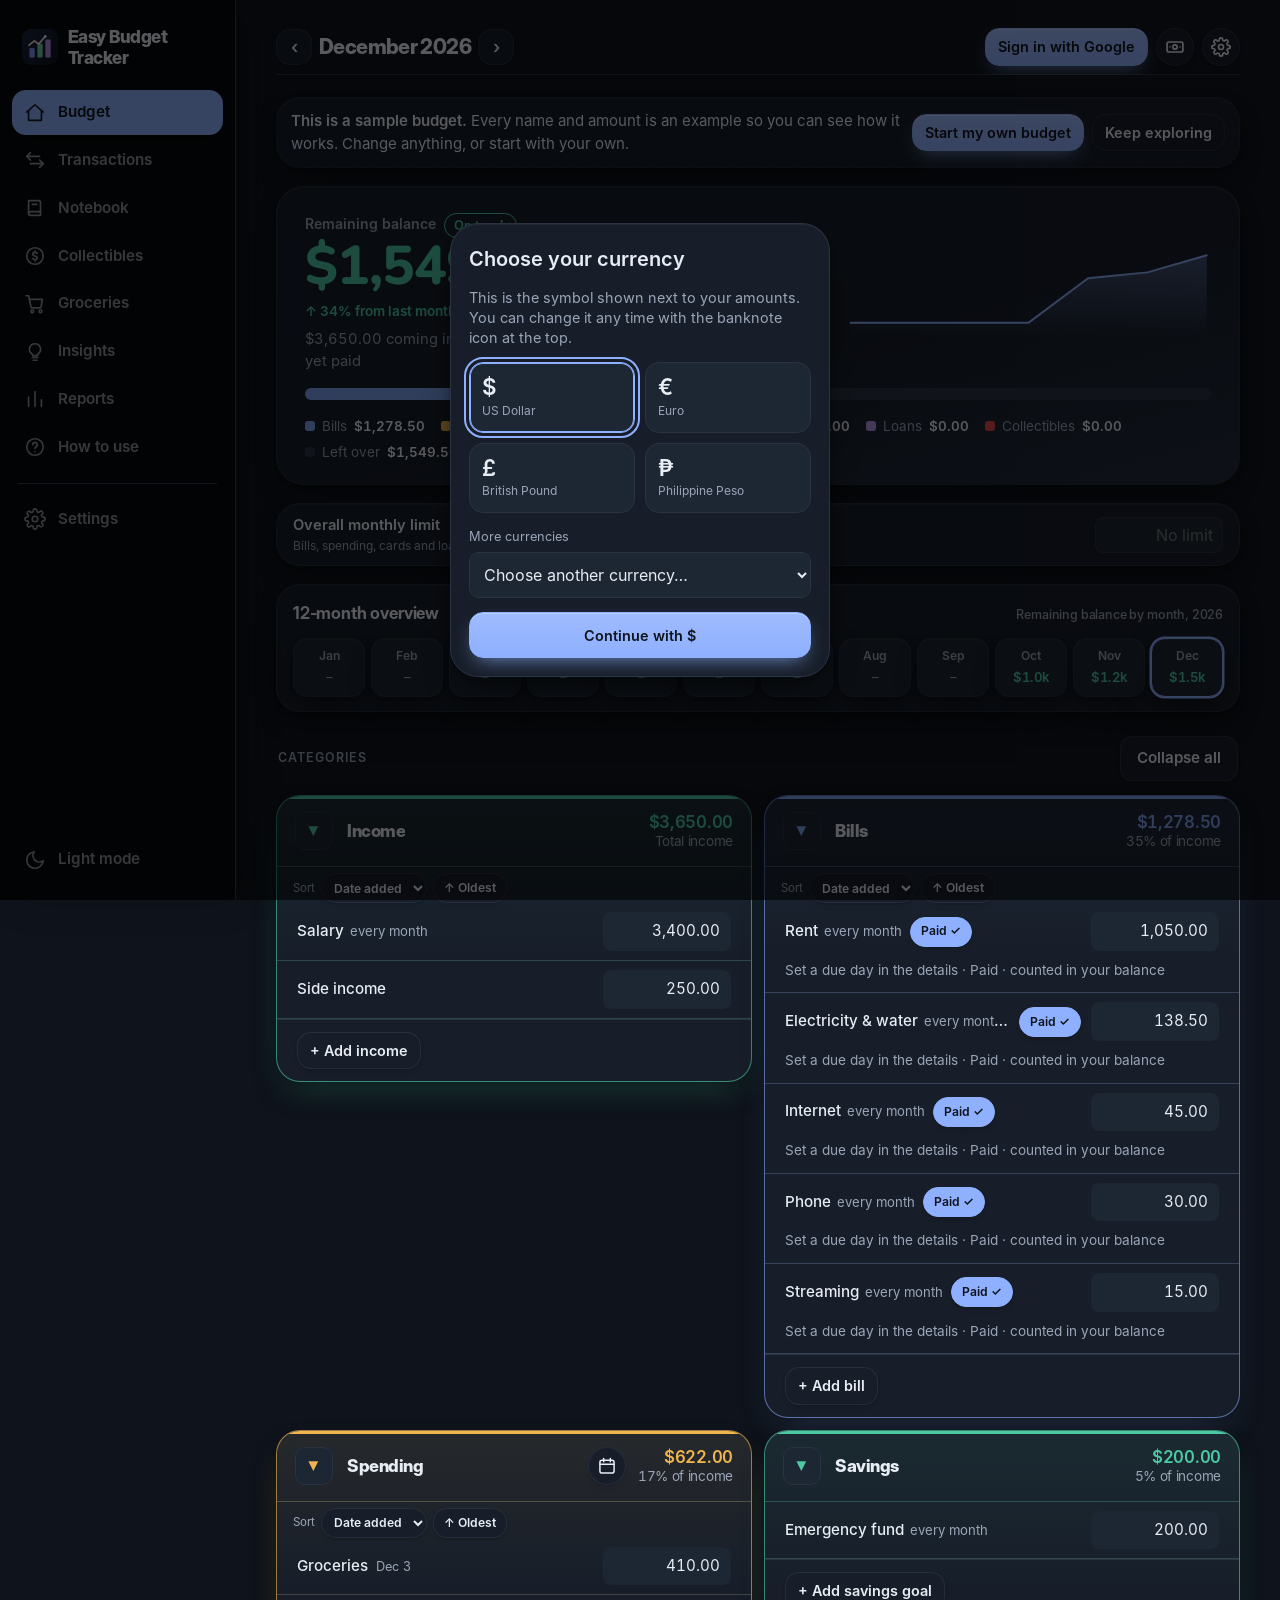
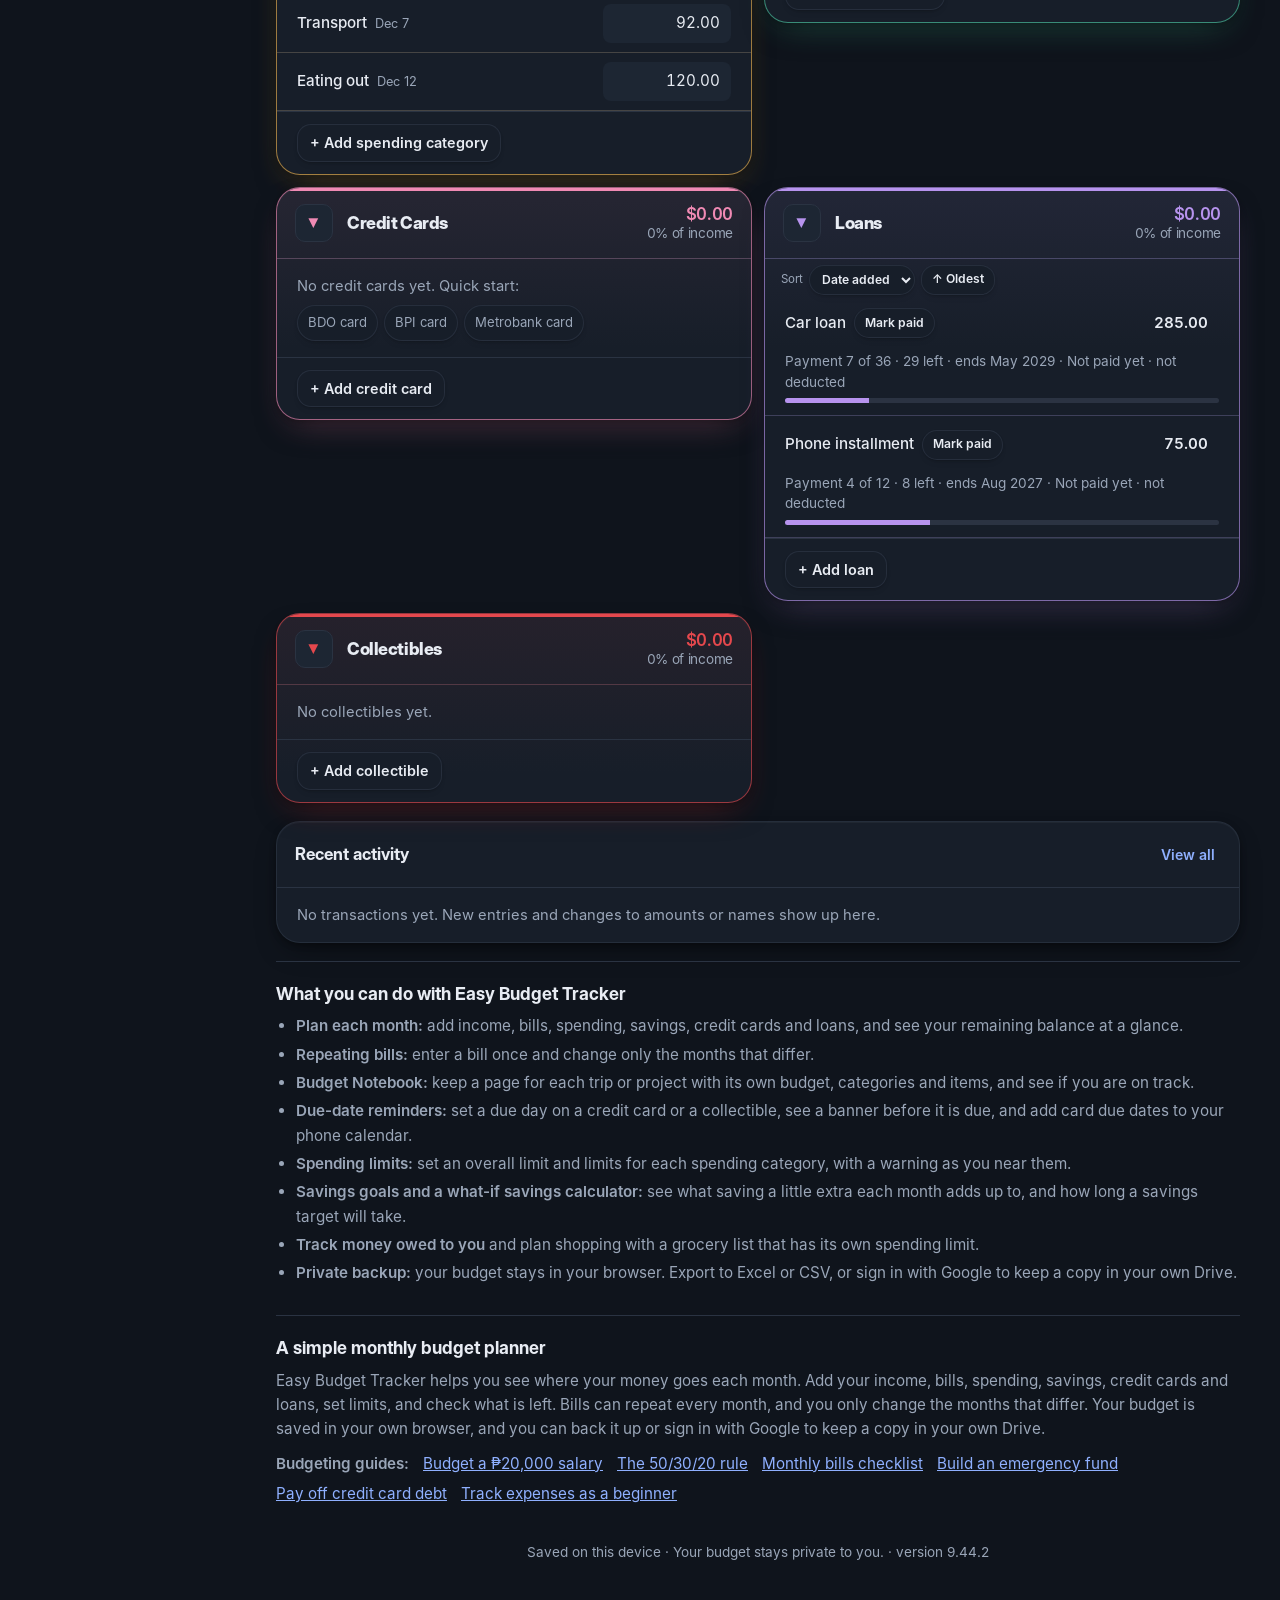
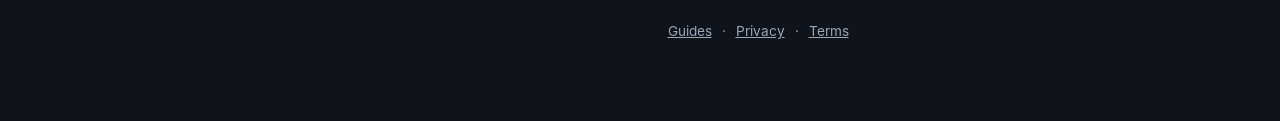
==== commit 626ca657: "Update to 9.44.2 A cleaner Inter font, plus cards that float with a soft shadow. Each category card " ====
--- a/index.html
+++ b/index.html
@@ -1,6 +1,6 @@
 <!doctype html>
 <html lang="en"><head><meta charset="utf-8"><meta name="viewport" content="width=device-width,initial-scale=1,viewport-fit=cover">
-<link rel="stylesheet" href="styles.css?v=9.43.0">
+<link rel="stylesheet" href="styles.css?v=9.44.2">
 <title>Easy Budget Tracker: Free Monthly Budget Planner and Expense Tracker</title>
 <meta name="description" content="Plan your month in minutes. Free budget tracker with bill reminders, spending limits, savings goals and a what-if savings calculator. Private by design: your budget stays in your browser.">
 <link rel="canonical" href="https://ezbudgettracker.app/">
@@ -13,9 +13,8 @@
 <meta name="twitter:card" content="summary">
 <script type="application/ld+json">{"@context":"https://schema.org","@type":"WebApplication","name":"Easy Budget Tracker","url":"https://ezbudgettracker.app/","applicationCategory":"FinanceApplication","operatingSystem":"Any","description":"A free monthly budget planner with bill reminders, spending limits and a savings calculator.","offers":{"@type":"Offer","price":"0","priceCurrency":"USD"}}</script>
 <script>try{var __t=localStorage.getItem("ebt.theme");if(__t)document.documentElement.setAttribute("data-theme",__t)}catch(e){}</script>
-<link rel="preconnect" href="https://fonts.googleapis.com">
-<link rel="preconnect" href="https://fonts.gstatic.com" crossorigin>
-<link rel="stylesheet" href="https://fonts.googleapis.com/css2?family=Bricolage+Grotesque:opsz,wght@12..96,500;12..96,700&family=Figtree:wght@400;500;600&display=swap">
+<link rel="preload" href="fonts/inter-600.woff" as="font" type="font/woff" crossorigin>
+<link rel="preload" href="fonts/inter-display-800.woff" as="font" type="font/woff" crossorigin>
 <link rel="manifest" href="manifest.json">
 <meta name="theme-color" content="#0f141c">
 <meta name="apple-mobile-web-app-capable" content="yes">
@@ -103,22 +102,22 @@
 <datalist id="s-saving"><option value="Emergency fund"><option value="Retirement"><option value="Travel fund"><option value="Investments"></datalist>
 <datalist id="s-card"><option value="BDO card"><option value="BPI card"><option value="Metrobank card"><option value="Security Bank card"><option value="UnionBank card"></datalist>
 
-<script defer src="js/storage.js?v=9.43.0"></script>
-<script defer src="js/calc.js?v=9.43.0"></script>
-<script defer src="js/budget.js?v=9.43.0"></script>
-<script defer src="js/google-sync.js?v=9.43.0"></script>
-<script defer src="js/import-export.js?v=9.43.0"></script>
-<script defer src="js/routing.js?v=9.43.0"></script>
-<script defer src="js/transactions.js?v=9.43.0"></script>
-<script defer src="js/reports.js?v=9.43.0"></script>
-<script defer src="js/navigation.js?v=9.43.0"></script>
-<script defer src="js/collectibles.js?v=9.43.0"></script>
-<script defer src="js/help.js?v=9.43.0"></script>
-<script defer src="js/groceries.js?v=9.43.0"></script>
-<script defer src="js/notebook.js?v=9.43.0"></script>
-<script defer src="js/spendcal.js?v=9.43.0"></script>
-<script defer src="js/whatsnew.js?v=9.43.0"></script>
-<script defer src="js/boot.js?v=9.43.0"></script>
+<script defer src="js/storage.js?v=9.44.2"></script>
+<script defer src="js/calc.js?v=9.44.2"></script>
+<script defer src="js/budget.js?v=9.44.2"></script>
+<script defer src="js/google-sync.js?v=9.44.2"></script>
+<script defer src="js/import-export.js?v=9.44.2"></script>
+<script defer src="js/routing.js?v=9.44.2"></script>
+<script defer src="js/transactions.js?v=9.44.2"></script>
+<script defer src="js/reports.js?v=9.44.2"></script>
+<script defer src="js/navigation.js?v=9.44.2"></script>
+<script defer src="js/collectibles.js?v=9.44.2"></script>
+<script defer src="js/help.js?v=9.44.2"></script>
+<script defer src="js/groceries.js?v=9.44.2"></script>
+<script defer src="js/notebook.js?v=9.44.2"></script>
+<script defer src="js/spendcal.js?v=9.44.2"></script>
+<script defer src="js/whatsnew.js?v=9.44.2"></script>
+<script defer src="js/boot.js?v=9.44.2"></script>
 
 <script>
 if('serviceWorker' in navigator){window.addEventListener('load',function(){navigator.serviceWorker.register('sw.js').catch(function(){})})}
--- a/styles.css
+++ b/styles.css
@@ -1,4 +1,11 @@
 /* Easy Budget Tracker styles. Rule order matters (later rules override earlier ones), so do not reorder. */
+@font-face{font-family:'Inter';font-weight:400;font-style:normal;font-display:swap;src:url(fonts/inter-400.woff) format('woff')}
+@font-face{font-family:'Inter';font-weight:500;font-style:normal;font-display:swap;src:url(fonts/inter-500.woff) format('woff')}
+@font-face{font-family:'Inter';font-weight:600;font-style:normal;font-display:swap;src:url(fonts/inter-600.woff) format('woff')}
+@font-face{font-family:'Nunito';font-weight:800;font-style:normal;font-display:swap;src:url(fonts/nunito-800.woff) format('woff')}
+@font-face{font-family:'Inter Display';font-weight:700;font-style:normal;font-display:swap;src:url(fonts/inter-display-700.woff) format('woff')}
+@font-face{font-family:'Inter Display';font-weight:800;font-style:normal;font-display:swap;src:url(fonts/inter-display-800.woff) format('woff')}
+@font-face{font-family:'Inter Display';font-weight:900;font-style:normal;font-display:swap;src:url(fonts/inter-display-900.woff) format('woff')}
 [hidden]{display:none!important}body{margin:0}:root{--c-collect:#e5484d;--c-back:#ffffff}
 :root[data-theme$="-light"],:root[data-theme="white"]{--c-collect:#d93a40;--c-back:#1b1f27}
 .khint{font-size:.72rem;font-weight:500;color:var(--muted);margin-left:4px}
@@ -18,8 +25,8 @@
    Palette: cool paper grey, ink navy, one blue for actions; four group hues double as the stacked-bar legend. */
 /* Themes: blue (dark) is the default; data-theme on <html> switches the others. */
 :root{
-  --font-display:'Bricolage Grotesque','Segoe UI',system-ui,sans-serif;
-  --font-body:'Figtree','Segoe UI',system-ui,sans-serif;
+  --font-display:'Inter Display','Inter','Segoe UI',system-ui,sans-serif;
+  --font-body:'Inter','Segoe UI',system-ui,sans-serif;
   --bg:#0f141c;
   --surface:#171e29;
   --ink:#e8ecf3;
@@ -1168,3 +1175,105 @@
 .wn-body h3 small{font-weight:400;color:var(--muted);font-size:.75rem;margin-left:4px}
 .wn-body ul{margin:0;padding-left:18px;display:grid;gap:6px;font-size:.9rem;line-height:1.4;color:var(--ink)}
 .wn.curfirst{z-index:90}
+
+/* ===== v9.44 design layer: Inter type, floating cards with colored outlines, springy buttons, floating tab dock.
+   Kept at the end of the file on purpose so it overrides the earlier rules. Remove this block to go back to the old look. ===== */
+:root{
+  --shadow-1:0 1px 0 rgba(255,255,255,.04) inset,0 2px 6px rgba(0,0,0,.28),0 12px 28px -8px rgba(0,0,0,.45);
+  --shadow-2:0 1px 0 rgba(255,255,255,.05) inset,0 4px 10px rgba(0,0,0,.3),0 22px 44px -12px rgba(0,0,0,.55);
+  --spring:cubic-bezier(.34,1.45,.55,1);--ease:cubic-bezier(.2,.8,.2,1);
+}
+:root[data-theme$="-light"],:root[data-theme="white"]{
+  --shadow-1:0 1px 2px rgba(20,28,50,.05),0 8px 22px -6px rgba(20,28,50,.12),0 22px 40px -18px rgba(20,28,50,.16);
+  --shadow-2:0 2px 4px rgba(20,28,50,.06),0 14px 30px -8px rgba(20,28,50,.18),0 32px 56px -20px rgba(20,28,50,.22);
+}
+body{-webkit-font-smoothing:antialiased;text-rendering:optimizeLegibility}
+.brand,.nav .month,.side-brand{font-weight:800;letter-spacing:-.03em}
+.hero .big{font-family:'Nunito','Inter Display',var(--font-display);font-weight:800;letter-spacing:-.02em}
+.ph h2{font-weight:800;letter-spacing:-.025em;font-size:1.12rem}
+
+
+/* floating cards */
+.hero,.stripcard,.insight-card,.pg-card,.pg-add,.kpi,.recent,.tx-stat,.txm,.rcard,.limcard,.nb-cat,.pg-list,.due,.notice{
+  border-radius:24px;border-color:color-mix(in srgb,var(--line) 75%,transparent);box-shadow:var(--shadow-1)}
+.hero{border-radius:28px;background:linear-gradient(165deg,var(--surface) 55%,color-mix(in srgb,var(--surface) 90%,var(--accent)))}
+.tx-stat,.kpi{border-radius:20px}
+.tile{border-radius:14px;box-shadow:var(--shadow-1);border-color:color-mix(in srgb,var(--line) 75%,transparent)}
+.tile.sel{box-shadow:0 0 0 1.5px var(--accent),var(--shadow-2)}
+.due{border-width:1.5px;border-color:color-mix(in srgb,var(--c-card) 70%,transparent);box-shadow:var(--shadow-1),0 10px 28px -14px color-mix(in srgb,var(--c-card) 55%,transparent)}
+.sheet-in,.set-card,.sc-card,.curfirst-card,.impdlg{box-shadow:var(--shadow-2);border-radius:28px}
+.sheet-in{border-radius:28px 28px 0 0}
+
+/* category cards: whole-card outline in the category's own color, tinted shadow and top wash */
+.panel{
+  border:1.5px solid color-mix(in srgb,var(--cc,var(--line)) 62%,transparent);border-radius:24px;
+  background:linear-gradient(180deg,color-mix(in srgb,var(--cc,var(--surface)) 7%,var(--surface)),var(--surface) 160px);
+  box-shadow:var(--shadow-1),0 14px 34px -16px color-mix(in srgb,var(--cc,transparent) 50%,transparent)}
+.panel .ph{border-bottom-color:color-mix(in srgb,var(--cc,var(--line)) 22%,var(--line));padding:16px 18px}
+.panel .ph .tot{color:var(--cc,inherit);font-weight:800;letter-spacing:-.02em}
+.panel .chev{color:var(--cc,var(--muted))}
+.row{border-bottom-color:color-mix(in srgb,var(--cc,var(--line)) 14%,var(--line))}
+
+/* buttons: springy press, lift on hover, glow on primary */
+.tbtn,.ibtn,.paybtn,.chip,.seg button,.rp-tabs button,.pagetabs a,.sortsel,.pg-chip,.tx-x,.th{
+  -webkit-tap-highlight-color:transparent;border-color:color-mix(in srgb,var(--line) 80%,transparent);border-radius:14px;
+  box-shadow:0 1px 2px rgba(0,0,0,.12),0 4px 10px -6px rgba(0,0,0,.3)}
+.ibtn{border-radius:14px}.tbtn.avatar{border-radius:50%}
+.chip,.paybtn,.seg button,.rp-tabs button,.pagetabs a,.sortsel,.pg-chip{border-radius:999px}
+.tbtn,.ibtn,.paybtn,.seg button,.rp-tabs button,.pagetabs a{font-weight:600}
+.tbtn.primary,.seg button.on,.rp-tabs button.on,.pagetabs a.on{
+  background:linear-gradient(180deg,color-mix(in srgb,var(--accent) 86%,#fff),var(--accent));
+  box-shadow:0 8px 20px -8px color-mix(in srgb,var(--accent) 80%,transparent),0 1px 0 rgba(255,255,255,.25) inset}
+.tx-form .seg button.on.in{background:var(--pos)}.tx-form .seg button.on.out{background:var(--neg)}
+:focus-visible{outline-offset:3px}
+.tbtn:focus-visible,.ibtn:focus-visible{box-shadow:0 0 0 4px color-mix(in srgb,var(--accent) 35%,transparent)}
+@media (prefers-reduced-motion:no-preference){
+  .tbtn,.ibtn,.paybtn,.chip,.seg button,.rp-tabs button,.pagetabs a,.sortsel,.pg-chip,.tx-x,.th,.tile{
+    transition:transform .35s var(--spring),box-shadow .25s var(--ease),background-color .2s,border-color .2s,color .2s,filter .2s}
+  .panel,.hero,.stripcard,.insight-card,.pg-card,.kpi,.rcard,.limcard,.nb-cat,.tx-stat,.due{
+    transition:transform .35s var(--spring),box-shadow .3s var(--ease),border-color .3s}
+  @media (hover:hover){
+    .panel:hover,.hero:hover,.stripcard:hover,.insight-card:hover,.pg-card:hover,.kpi:hover,.rcard:hover,.limcard:hover,.nb-cat:hover,.tx-stat:hover{transform:translateY(-3px);box-shadow:var(--shadow-2),0 18px 40px -16px color-mix(in srgb,var(--cc,transparent) 55%,transparent)}
+    .tbtn:hover,.ibtn:hover,.paybtn:hover,.chip:hover,.seg button:hover,.rp-tabs button:hover,.pagetabs a:hover,.sortsel:hover,.pg-chip:hover,.th:hover{transform:translateY(-2px);box-shadow:0 10px 20px -8px rgba(0,0,0,.4)}
+    .tile:hover{transform:translateY(-3px)}
+    .tbtn.primary:hover{filter:brightness(1.06)}
+  }
+  .tbtn:active,.ibtn:active,.paybtn:active,.chip:active,.seg button:active,.rp-tabs button:active,.pagetabs a:active,.sortsel:active,.pg-chip:active,.tx-x:active,.th:active,.tile:active{
+    transform:scale(.94);box-shadow:0 1px 2px rgba(0,0,0,.2);transition-duration:.08s}
+  .panel:active,.hero:active{transform:none}
+}
+
+/* tab dock (phones): floating pill with a highlight that slides under the active tab */
+@media (max-width:767px){
+  .tabbar{left:0;right:0;bottom:0;padding:8px 8px calc(8px + env(safe-area-inset-bottom,0px));gap:0;position:fixed;
+    border:0;border-top:1px solid var(--nav-line);border-radius:26px 26px 0 0;overflow:hidden;
+    background:color-mix(in srgb,var(--nav-bg) 94%,transparent);-webkit-backdrop-filter:saturate(1.4) blur(16px);backdrop-filter:saturate(1.4) blur(16px);
+    box-shadow:0 -12px 30px -8px rgba(0,0,0,.45),0 1px 0 rgba(255,255,255,.06) inset}
+  .tabbar.has-ind::before{content:'';position:absolute;top:8px;bottom:calc(8px + env(safe-area-inset-bottom,0px));left:8px;width:calc((100% - 16px)/5);border-radius:22px;
+    background:var(--nav-on-bg);box-shadow:0 8px 18px -6px rgba(0,0,0,.45);transform:translateX(calc(var(--ti,0)*100%))}
+  .tabbar a,.tabbar button{position:relative;z-index:1;border-radius:22px;padding:8px 2px 7px;font-weight:700;letter-spacing:-.01em;-webkit-tap-highlight-color:transparent}
+  .tabbar.has-ind .on{background:transparent}
+  .tabbar .on{color:var(--nav-on-ink)}
+  .tabbar .i{transition:transform .35s var(--spring)}.tabbar .on .i{transform:translateY(-1px) scale(1.1)}
+  .wrap{padding-bottom:calc(104px + env(safe-area-inset-bottom,0px))}
+  .toast{bottom:calc(88px + env(safe-area-inset-bottom,0px))}
+}
+@media (max-width:767px) and (prefers-reduced-motion:no-preference){
+  .tabbar.has-ind::before{transition:transform .45s var(--spring)}
+  .tabbar a,.tabbar button{transition:color .25s,transform .35s var(--spring)}
+  .tabbar a:active,.tabbar button:active{transform:scale(.9)}
+}
+/* side menu (tablet/desktop): same sliding highlight */
+@media (min-width:768px){
+  .side-nav{position:relative}
+  .side-nav.has-ind::before{content:'';position:absolute;left:0;right:0;top:0;height:var(--th,0);transform:translateY(var(--ty,0));border-radius:14px;background:var(--nav-on-bg);box-shadow:0 8px 18px -8px rgba(0,0,0,.45)}
+  .side-nav a,.side-nav button{position:relative;z-index:1;border-radius:14px;font-weight:700}
+  .side-nav.has-ind a.on{background:transparent}
+  .side{box-shadow:10px 0 36px -8px rgba(0,0,0,.35)}
+}
+@media (min-width:768px) and (prefers-reduced-motion:no-preference){
+  .side-nav.has-ind::before{transition:transform .4s var(--spring),height .3s var(--ease)}
+  .side-nav a,.side-nav button{transition:color .2s,background-color .2s,transform .3s var(--spring)}
+  .side-nav a:hover,.side-nav button:hover{transform:translateX(3px)}
+  .side-nav a:active,.side-nav button:active{transform:scale(.97)}
+}
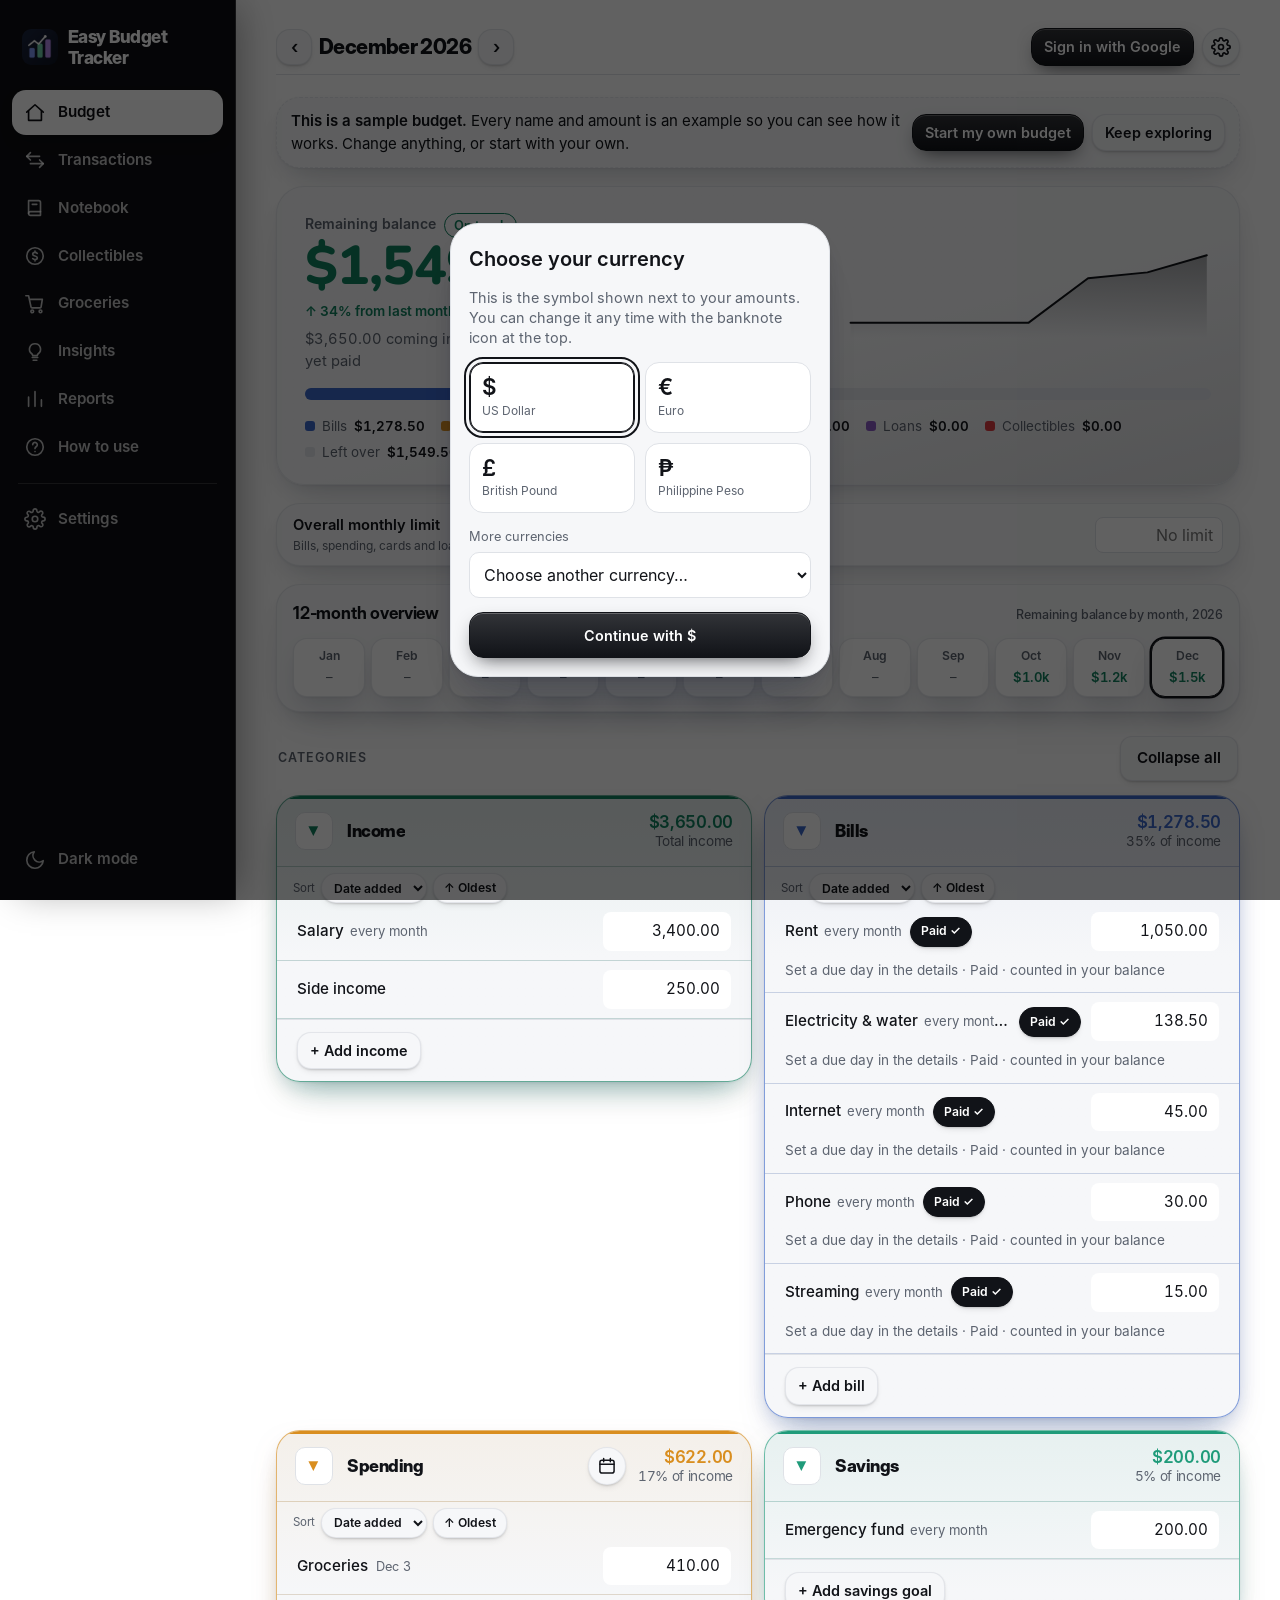
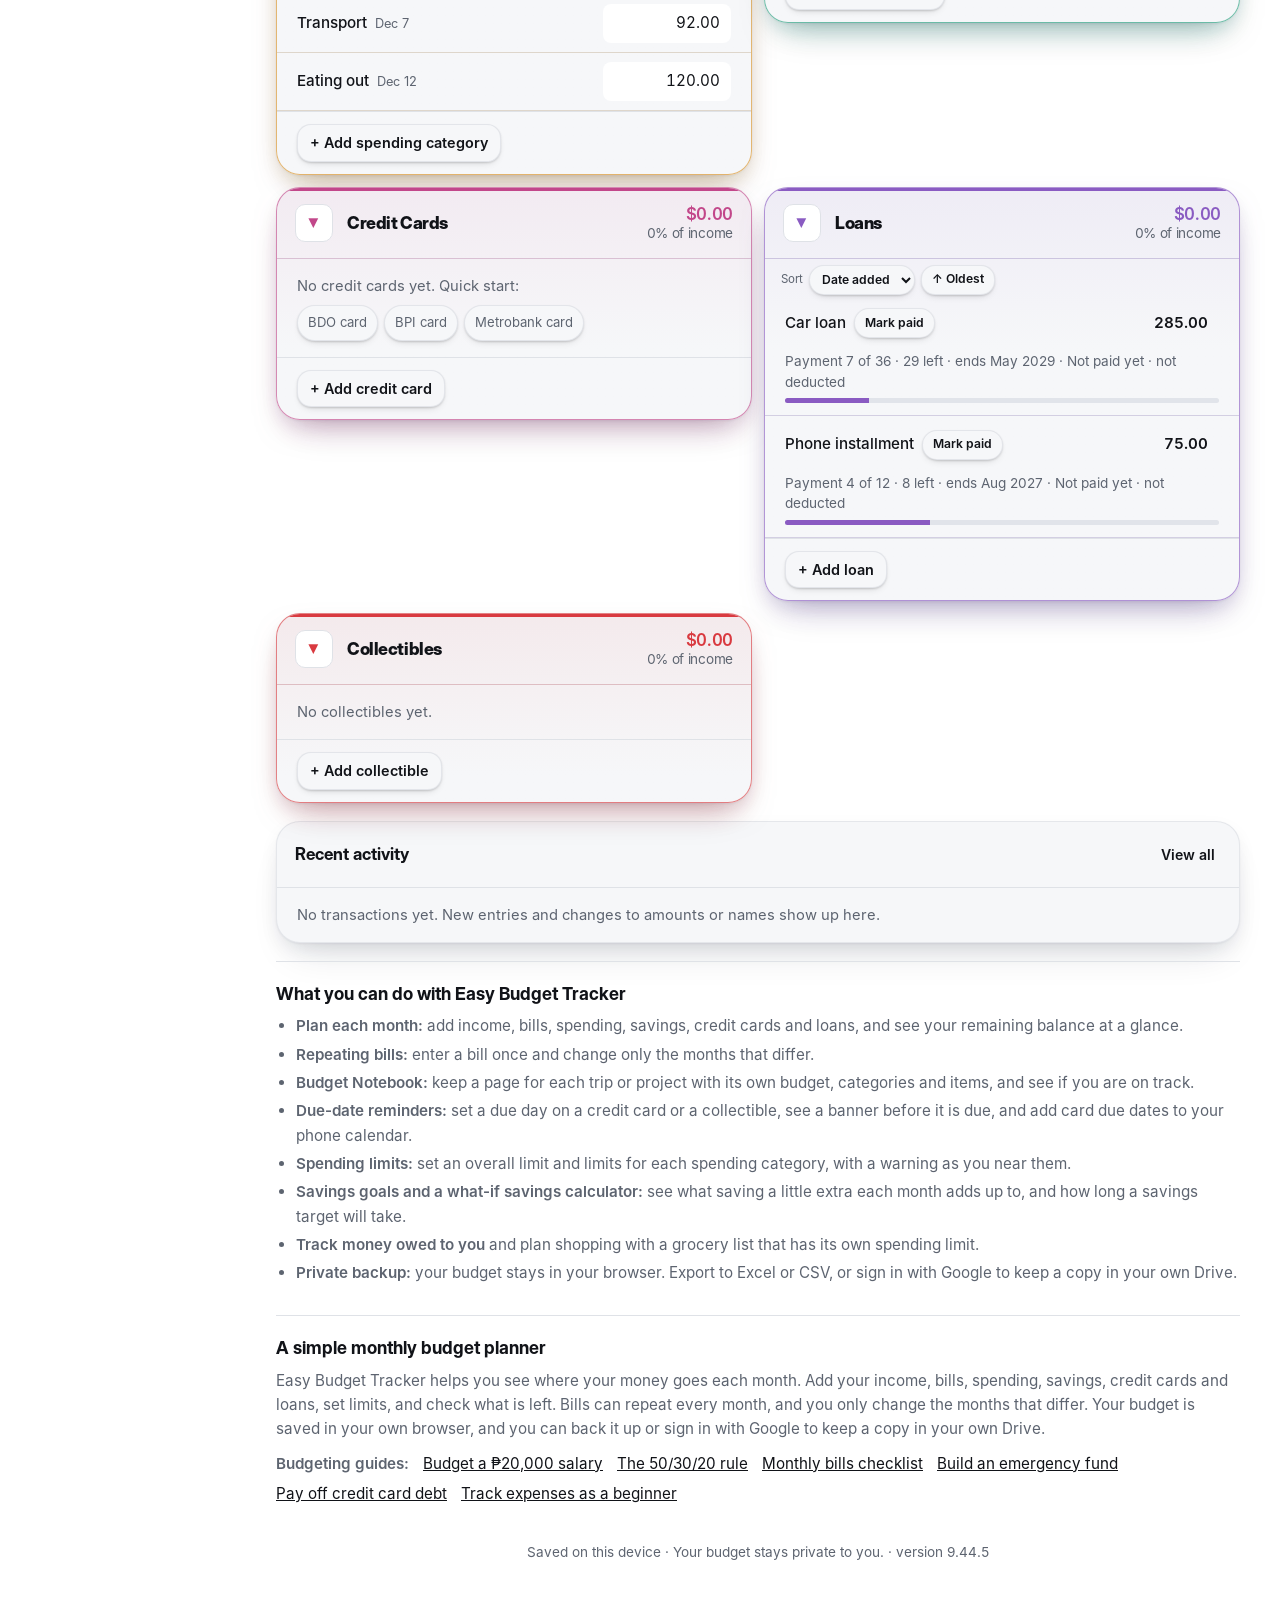
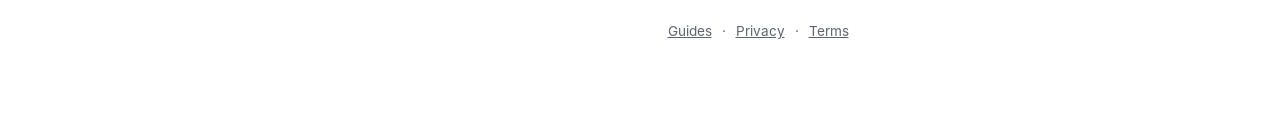
==== commit c7c92ade: "Update to v9.44.5" ====
--- a/index.html
+++ b/index.html
@@ -1,6 +1,6 @@
 <!doctype html>
 <html lang="en"><head><meta charset="utf-8"><meta name="viewport" content="width=device-width,initial-scale=1,viewport-fit=cover">
-<link rel="stylesheet" href="styles.css?v=9.44.2">
+<link rel="stylesheet" href="styles.css?v=9.44.5">
 <title>Easy Budget Tracker: Free Monthly Budget Planner and Expense Tracker</title>
 <meta name="description" content="Plan your month in minutes. Free budget tracker with bill reminders, spending limits, savings goals and a what-if savings calculator. Private by design: your budget stays in your browser.">
 <link rel="canonical" href="https://ezbudgettracker.app/">
@@ -12,11 +12,11 @@
 <meta property="og:image" content="https://ezbudgettracker.app/icons/icon-512.png">
 <meta name="twitter:card" content="summary">
 <script type="application/ld+json">{"@context":"https://schema.org","@type":"WebApplication","name":"Easy Budget Tracker","url":"https://ezbudgettracker.app/","applicationCategory":"FinanceApplication","operatingSystem":"Any","description":"A free monthly budget planner with bill reminders, spending limits and a savings calculator.","offers":{"@type":"Offer","price":"0","priceCurrency":"USD"}}</script>
-<script>try{var __t=localStorage.getItem("ebt.theme");if(__t)document.documentElement.setAttribute("data-theme",__t)}catch(e){}</script>
+<script>try{var __t=localStorage.getItem("ebt.theme");document.documentElement.setAttribute("data-theme",__t||"white")}catch(e){document.documentElement.setAttribute("data-theme","white")}</script>
 <link rel="preload" href="fonts/inter-600.woff" as="font" type="font/woff" crossorigin>
 <link rel="preload" href="fonts/inter-display-800.woff" as="font" type="font/woff" crossorigin>
 <link rel="manifest" href="manifest.json">
-<meta name="theme-color" content="#0f141c">
+<meta name="theme-color" content="#ffffff">
 <meta name="apple-mobile-web-app-capable" content="yes">
 <meta name="mobile-web-app-capable" content="yes">
 <meta name="apple-mobile-web-app-title" content="Budget">
@@ -39,7 +39,6 @@
       <button class="tbtn" data-act="today" id="todayBtn" hidden>This month</button>
       <button class="tbtn" data-act="gbtn" id="gBtn" hidden>Sign in with Google</button>
       <button class="tbtn" data-act="gsync" id="gSyncBtn" hidden aria-label="Sync with Google Drive">&#8635; Sync</button>
-      <label class="tbtn avatar curbtn" id="curWrap" title="Currency"><svg class="i" viewBox="0 0 24 24" aria-hidden="true"><rect x="2.5" y="6" width="19" height="12" rx="2"/><circle cx="12" cy="12" r="2.6"/><path d="M6 12h.01M18 12h.01"/></svg><select id="curSel" aria-label="Currency"></select></label>
       <button class="tbtn avatar" data-act="settings" id="setBtn" aria-expanded="false" aria-controls="settings" aria-label="Settings"><svg class="i" viewBox="0 0 24 24" aria-hidden="true"><circle cx="12" cy="12" r="3"/><path d="M19.4 15a1.7 1.7 0 00.3 1.8l.1.1a2 2 0 11-2.8 2.8l-.1-.1a1.7 1.7 0 00-1.8-.3 1.7 1.7 0 00-1 1.5V21a2 2 0 11-4 0v-.1a1.7 1.7 0 00-1.1-1.5 1.7 1.7 0 00-1.8.3l-.1.1a2 2 0 11-2.8-2.8l.1-.1a1.7 1.7 0 00.3-1.8 1.7 1.7 0 00-1.5-1H3a2 2 0 110-4h.1a1.7 1.7 0 001.5-1.1 1.7 1.7 0 00-.3-1.8l-.1-.1a2 2 0 112.8-2.8l.1.1a1.7 1.7 0 001.8.3H9a1.7 1.7 0 001-1.5V3a2 2 0 114 0v.1a1.7 1.7 0 001 1.5 1.7 1.7 0 001.8-.3l.1-.1a2 2 0 112.8 2.8l-.1.1a1.7 1.7 0 00-.3 1.8V9a1.7 1.7 0 001.5 1H21a2 2 0 110 4h-.1a1.7 1.7 0 00-1.5 1z"/></svg></button>
     </div>
   </header>
@@ -102,22 +101,22 @@
 <datalist id="s-saving"><option value="Emergency fund"><option value="Retirement"><option value="Travel fund"><option value="Investments"></datalist>
 <datalist id="s-card"><option value="BDO card"><option value="BPI card"><option value="Metrobank card"><option value="Security Bank card"><option value="UnionBank card"></datalist>
 
-<script defer src="js/storage.js?v=9.44.2"></script>
-<script defer src="js/calc.js?v=9.44.2"></script>
-<script defer src="js/budget.js?v=9.44.2"></script>
-<script defer src="js/google-sync.js?v=9.44.2"></script>
-<script defer src="js/import-export.js?v=9.44.2"></script>
-<script defer src="js/routing.js?v=9.44.2"></script>
-<script defer src="js/transactions.js?v=9.44.2"></script>
-<script defer src="js/reports.js?v=9.44.2"></script>
-<script defer src="js/navigation.js?v=9.44.2"></script>
-<script defer src="js/collectibles.js?v=9.44.2"></script>
-<script defer src="js/help.js?v=9.44.2"></script>
-<script defer src="js/groceries.js?v=9.44.2"></script>
-<script defer src="js/notebook.js?v=9.44.2"></script>
-<script defer src="js/spendcal.js?v=9.44.2"></script>
-<script defer src="js/whatsnew.js?v=9.44.2"></script>
-<script defer src="js/boot.js?v=9.44.2"></script>
+<script defer src="js/storage.js?v=9.44.5"></script>
+<script defer src="js/calc.js?v=9.44.5"></script>
+<script defer src="js/budget.js?v=9.44.5"></script>
+<script defer src="js/google-sync.js?v=9.44.5"></script>
+<script defer src="js/import-export.js?v=9.44.5"></script>
+<script defer src="js/routing.js?v=9.44.5"></script>
+<script defer src="js/transactions.js?v=9.44.5"></script>
+<script defer src="js/reports.js?v=9.44.5"></script>
+<script defer src="js/navigation.js?v=9.44.5"></script>
+<script defer src="js/collectibles.js?v=9.44.5"></script>
+<script defer src="js/help.js?v=9.44.5"></script>
+<script defer src="js/groceries.js?v=9.44.5"></script>
+<script defer src="js/notebook.js?v=9.44.5"></script>
+<script defer src="js/spendcal.js?v=9.44.5"></script>
+<script defer src="js/whatsnew.js?v=9.44.5"></script>
+<script defer src="js/boot.js?v=9.44.5"></script>
 
 <script>
 if('serviceWorker' in navigator){window.addEventListener('load',function(){navigator.serviceWorker.register('sw.js').catch(function(){})})}
--- a/styles.css
+++ b/styles.css
@@ -817,7 +817,7 @@
 .top .brand{display:flex;align-items:center}
 .top{gap:10px}
 .top .nav{order:2;flex:1 0 100%;justify-content:center}
-@media (max-width:767px){.tools{display:contents}.top .brand{flex:1 1 auto;order:0}#curWrap{order:1;margin-left:auto}#setBtn{order:1;margin-left:0}.tools>.tbtn:not(#setBtn):not(#curWrap){order:3}.tools>.tbtn:not(#setBtn):not(#curWrap):not([hidden]){flex:1 1 auto}}
+@media (max-width:767px){.tools{display:contents}.top .brand{flex:1 1 auto;order:0}#curWrap{order:1;margin-left:auto}#setBtn{order:1;margin-left:auto}.tools>.tbtn:not(#setBtn):not(#curWrap){order:3}.tools>.tbtn:not(#setBtn):not(#curWrap):not([hidden]){flex:1 1 auto}}
 .tbtn.avatar{width:38px;height:38px;padding:0;border-radius:50%;display:grid;place-items:center}
 .tbtn.avatar svg{width:20px;height:20px}
 .side-brand{display:flex;align-items:center;gap:10px;font-family:var(--font-display);font-weight:700;font-size:1.1rem;line-height:1.2;padding:4px 10px 22px;letter-spacing:-.01em;color:var(--nav-ink)}
@@ -1277,3 +1277,9 @@
   .side-nav a:hover,.side-nav button:hover{transform:translateX(3px)}
   .side-nav a:active,.side-nav button:active{transform:scale(.97)}
 }
+
+/* v9.44.5: comfortable tap targets on touch screens (44px minimum) */
+@media (pointer:coarse){
+  .ibtn,.gBtn,.setBtn,.curbtn,.tbtn,.paybtn,.foldbtn,.sortsel,.sortdir,.chip,button.phbtn{min-height:44px;min-width:44px;box-sizing:border-box}
+  input:not([type=checkbox]):not([type=radio]):not([type=range]):not([type=color]):not([type=hidden]),select{min-height:44px;box-sizing:border-box}
+}
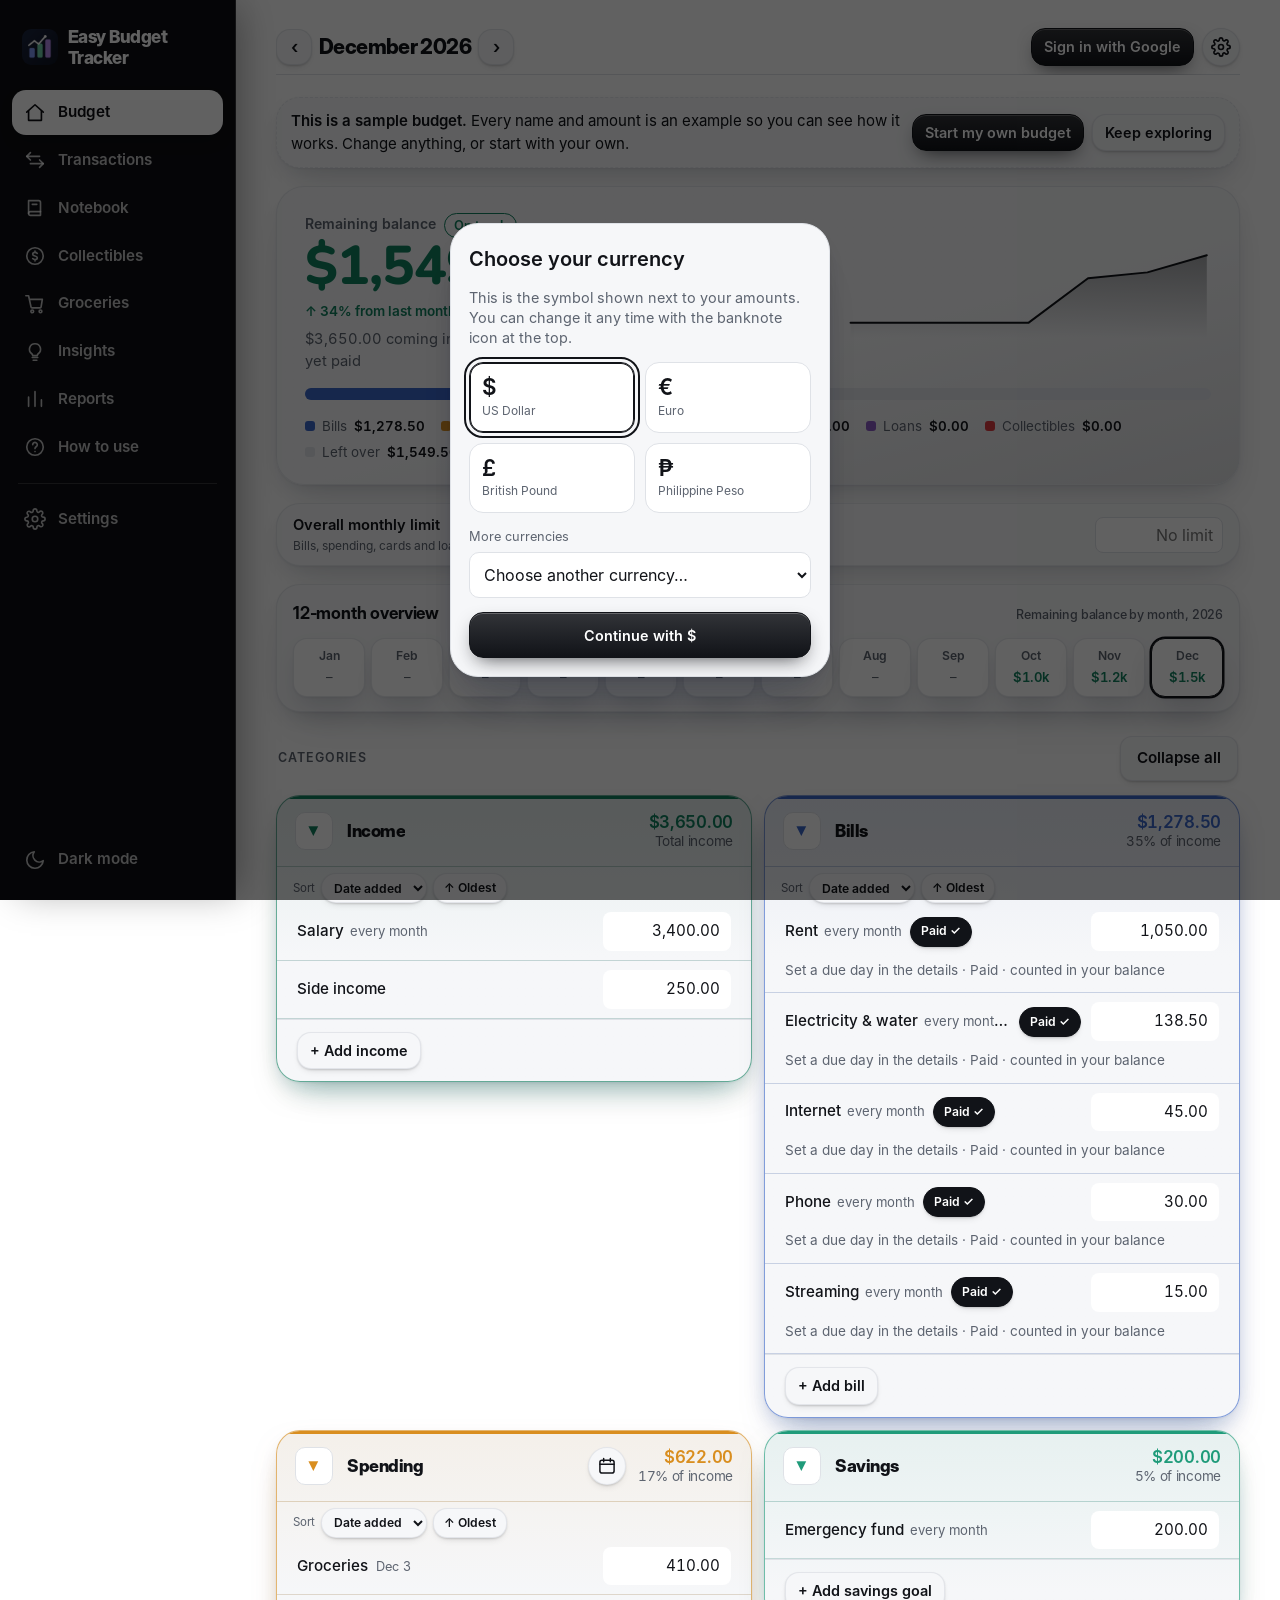
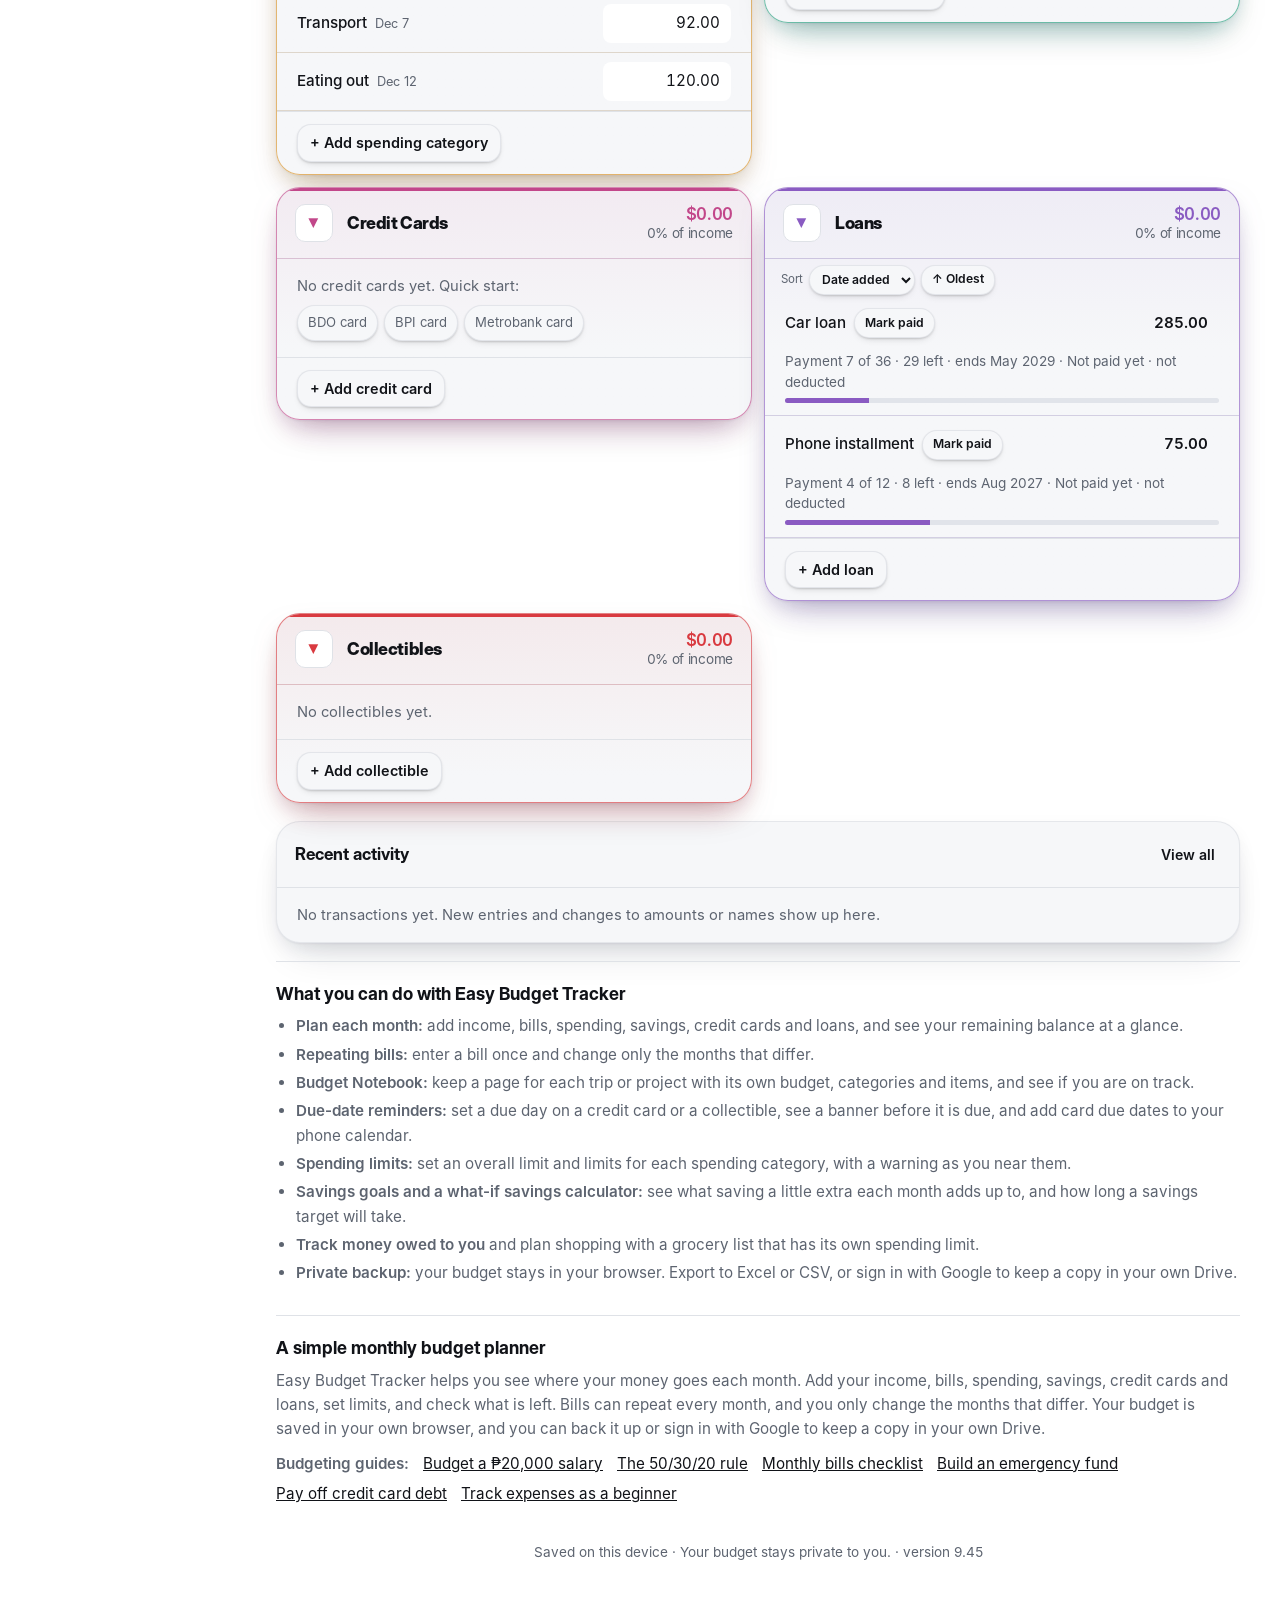
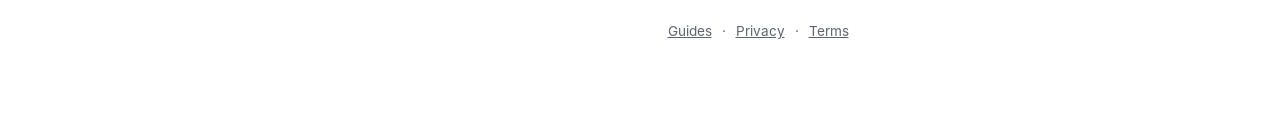
==== commit d1f7bdb3: "Update to 9.45 Ads on the guide pages" ====
--- a/index.html
+++ b/index.html
@@ -1,6 +1,6 @@
 <!doctype html>
 <html lang="en"><head><meta charset="utf-8"><meta name="viewport" content="width=device-width,initial-scale=1,viewport-fit=cover">
-<link rel="stylesheet" href="styles.css?v=9.44.5">
+<link rel="stylesheet" href="styles.css?v=9.45">
 <title>Easy Budget Tracker: Free Monthly Budget Planner and Expense Tracker</title>
 <meta name="description" content="Plan your month in minutes. Free budget tracker with bill reminders, spending limits, savings goals and a what-if savings calculator. Private by design: your budget stays in your browser.">
 <link rel="canonical" href="https://ezbudgettracker.app/">
@@ -101,22 +101,22 @@
 <datalist id="s-saving"><option value="Emergency fund"><option value="Retirement"><option value="Travel fund"><option value="Investments"></datalist>
 <datalist id="s-card"><option value="BDO card"><option value="BPI card"><option value="Metrobank card"><option value="Security Bank card"><option value="UnionBank card"></datalist>
 
-<script defer src="js/storage.js?v=9.44.5"></script>
-<script defer src="js/calc.js?v=9.44.5"></script>
-<script defer src="js/budget.js?v=9.44.5"></script>
-<script defer src="js/google-sync.js?v=9.44.5"></script>
-<script defer src="js/import-export.js?v=9.44.5"></script>
-<script defer src="js/routing.js?v=9.44.5"></script>
-<script defer src="js/transactions.js?v=9.44.5"></script>
-<script defer src="js/reports.js?v=9.44.5"></script>
-<script defer src="js/navigation.js?v=9.44.5"></script>
-<script defer src="js/collectibles.js?v=9.44.5"></script>
-<script defer src="js/help.js?v=9.44.5"></script>
-<script defer src="js/groceries.js?v=9.44.5"></script>
-<script defer src="js/notebook.js?v=9.44.5"></script>
-<script defer src="js/spendcal.js?v=9.44.5"></script>
-<script defer src="js/whatsnew.js?v=9.44.5"></script>
-<script defer src="js/boot.js?v=9.44.5"></script>
+<script defer src="js/storage.js?v=9.45"></script>
+<script defer src="js/calc.js?v=9.45"></script>
+<script defer src="js/budget.js?v=9.45"></script>
+<script defer src="js/google-sync.js?v=9.45"></script>
+<script defer src="js/import-export.js?v=9.45"></script>
+<script defer src="js/routing.js?v=9.45"></script>
+<script defer src="js/transactions.js?v=9.45"></script>
+<script defer src="js/reports.js?v=9.45"></script>
+<script defer src="js/navigation.js?v=9.45"></script>
+<script defer src="js/collectibles.js?v=9.45"></script>
+<script defer src="js/help.js?v=9.45"></script>
+<script defer src="js/groceries.js?v=9.45"></script>
+<script defer src="js/notebook.js?v=9.45"></script>
+<script defer src="js/spendcal.js?v=9.45"></script>
+<script defer src="js/whatsnew.js?v=9.45"></script>
+<script defer src="js/boot.js?v=9.45"></script>
 
 <script>
 if('serviceWorker' in navigator){window.addEventListener('load',function(){navigator.serviceWorker.register('sw.js').catch(function(){})})}
